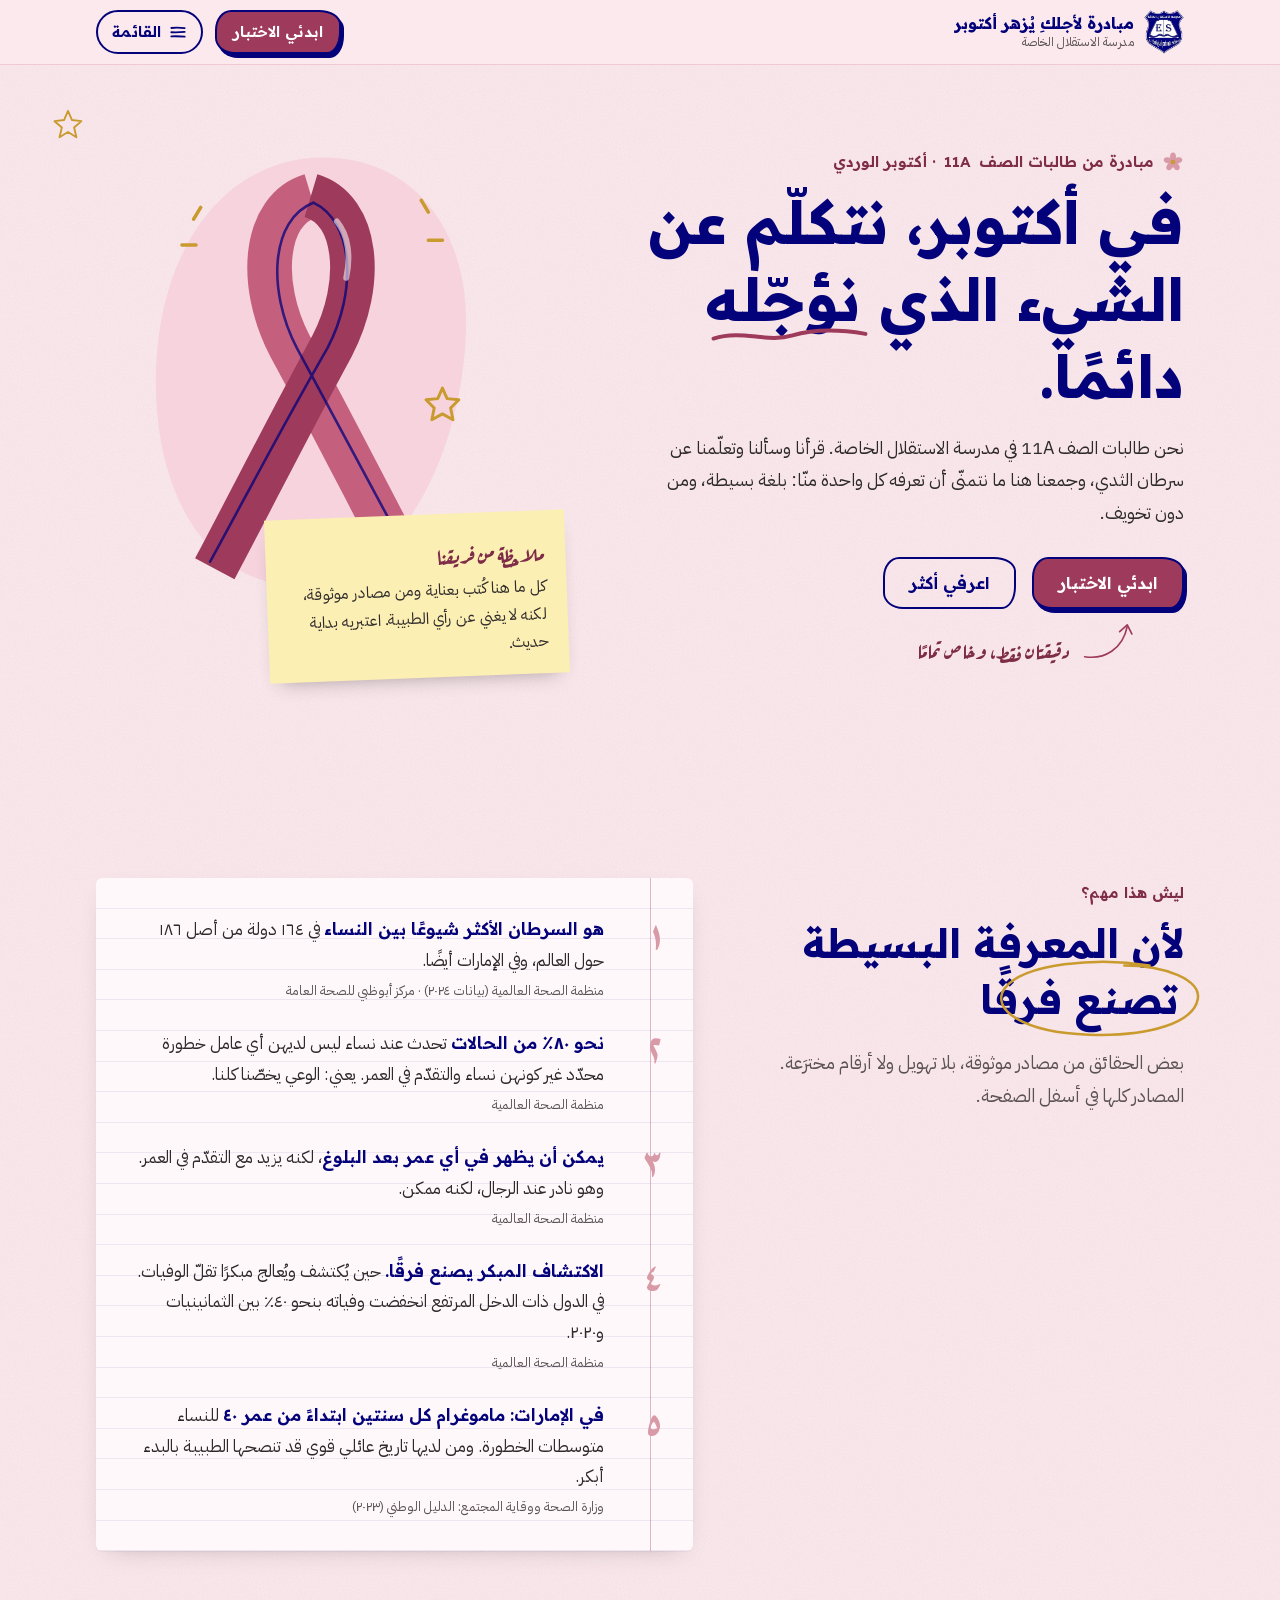
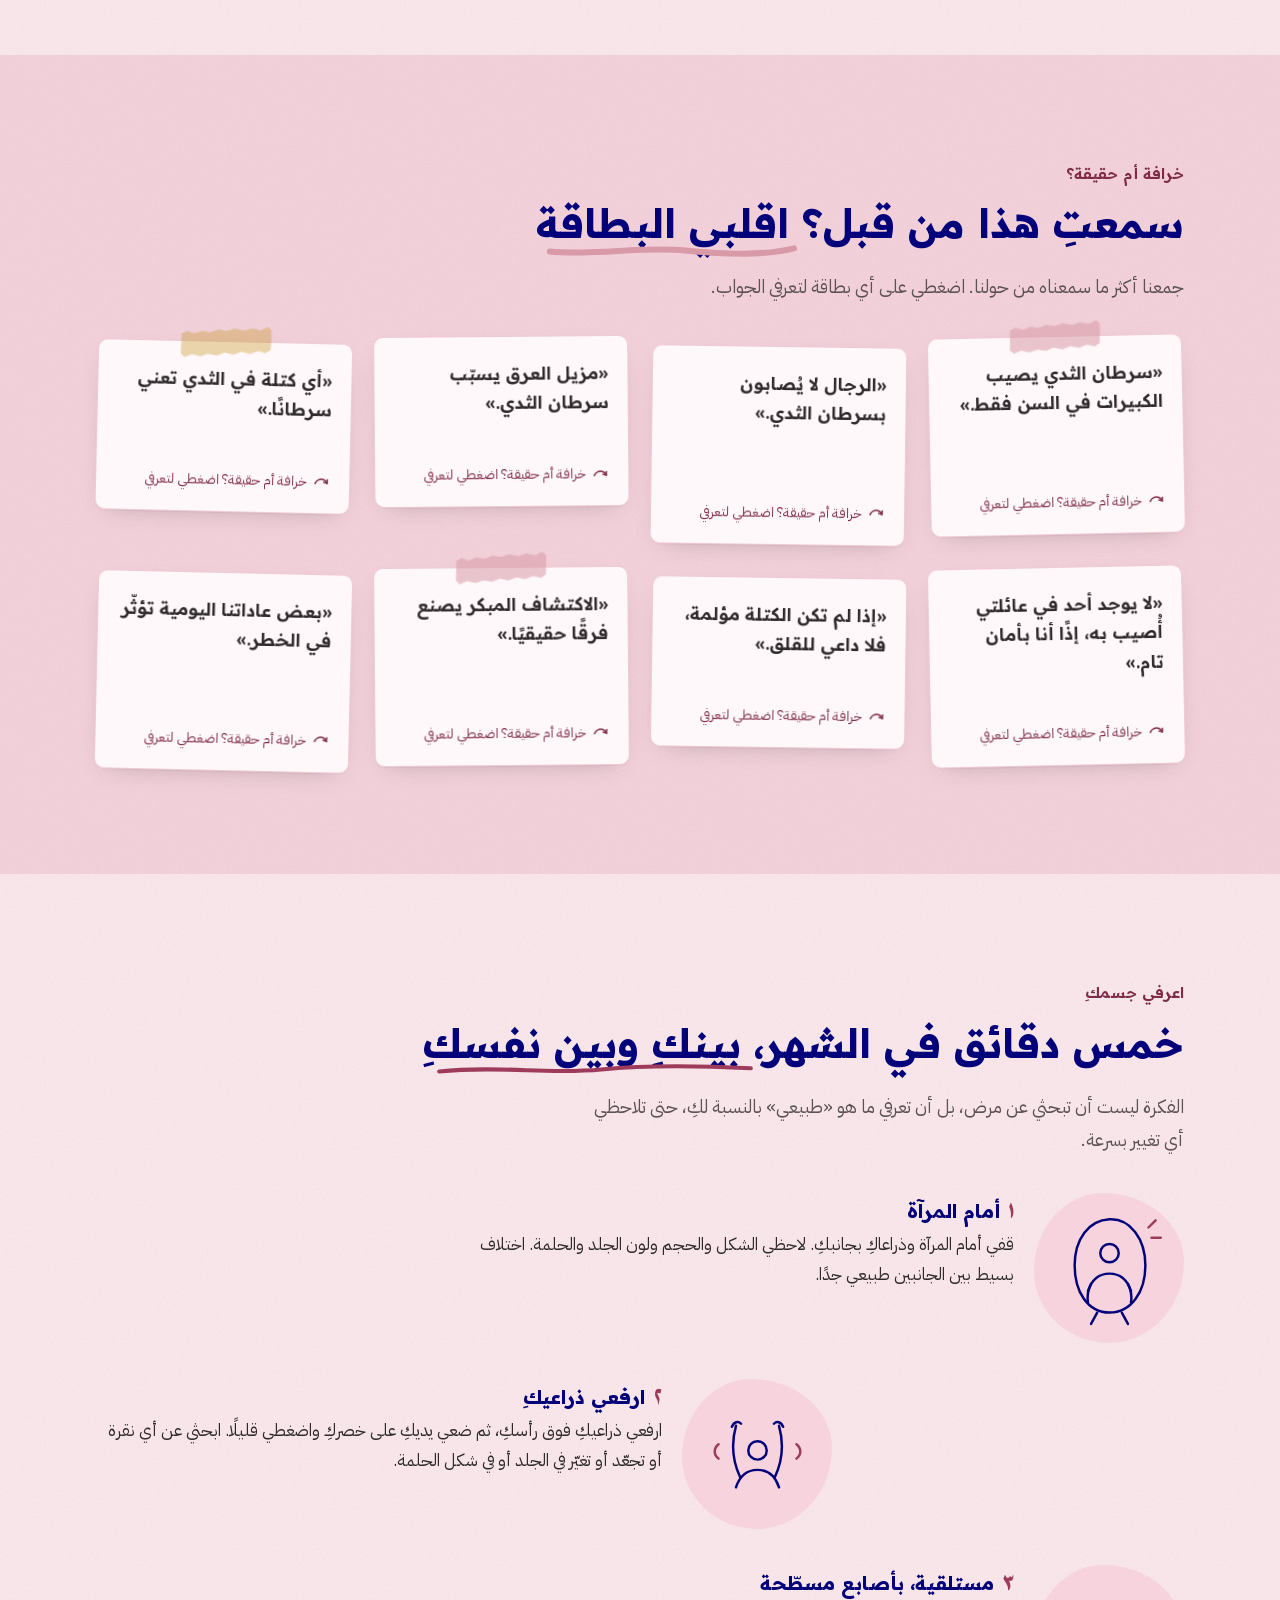
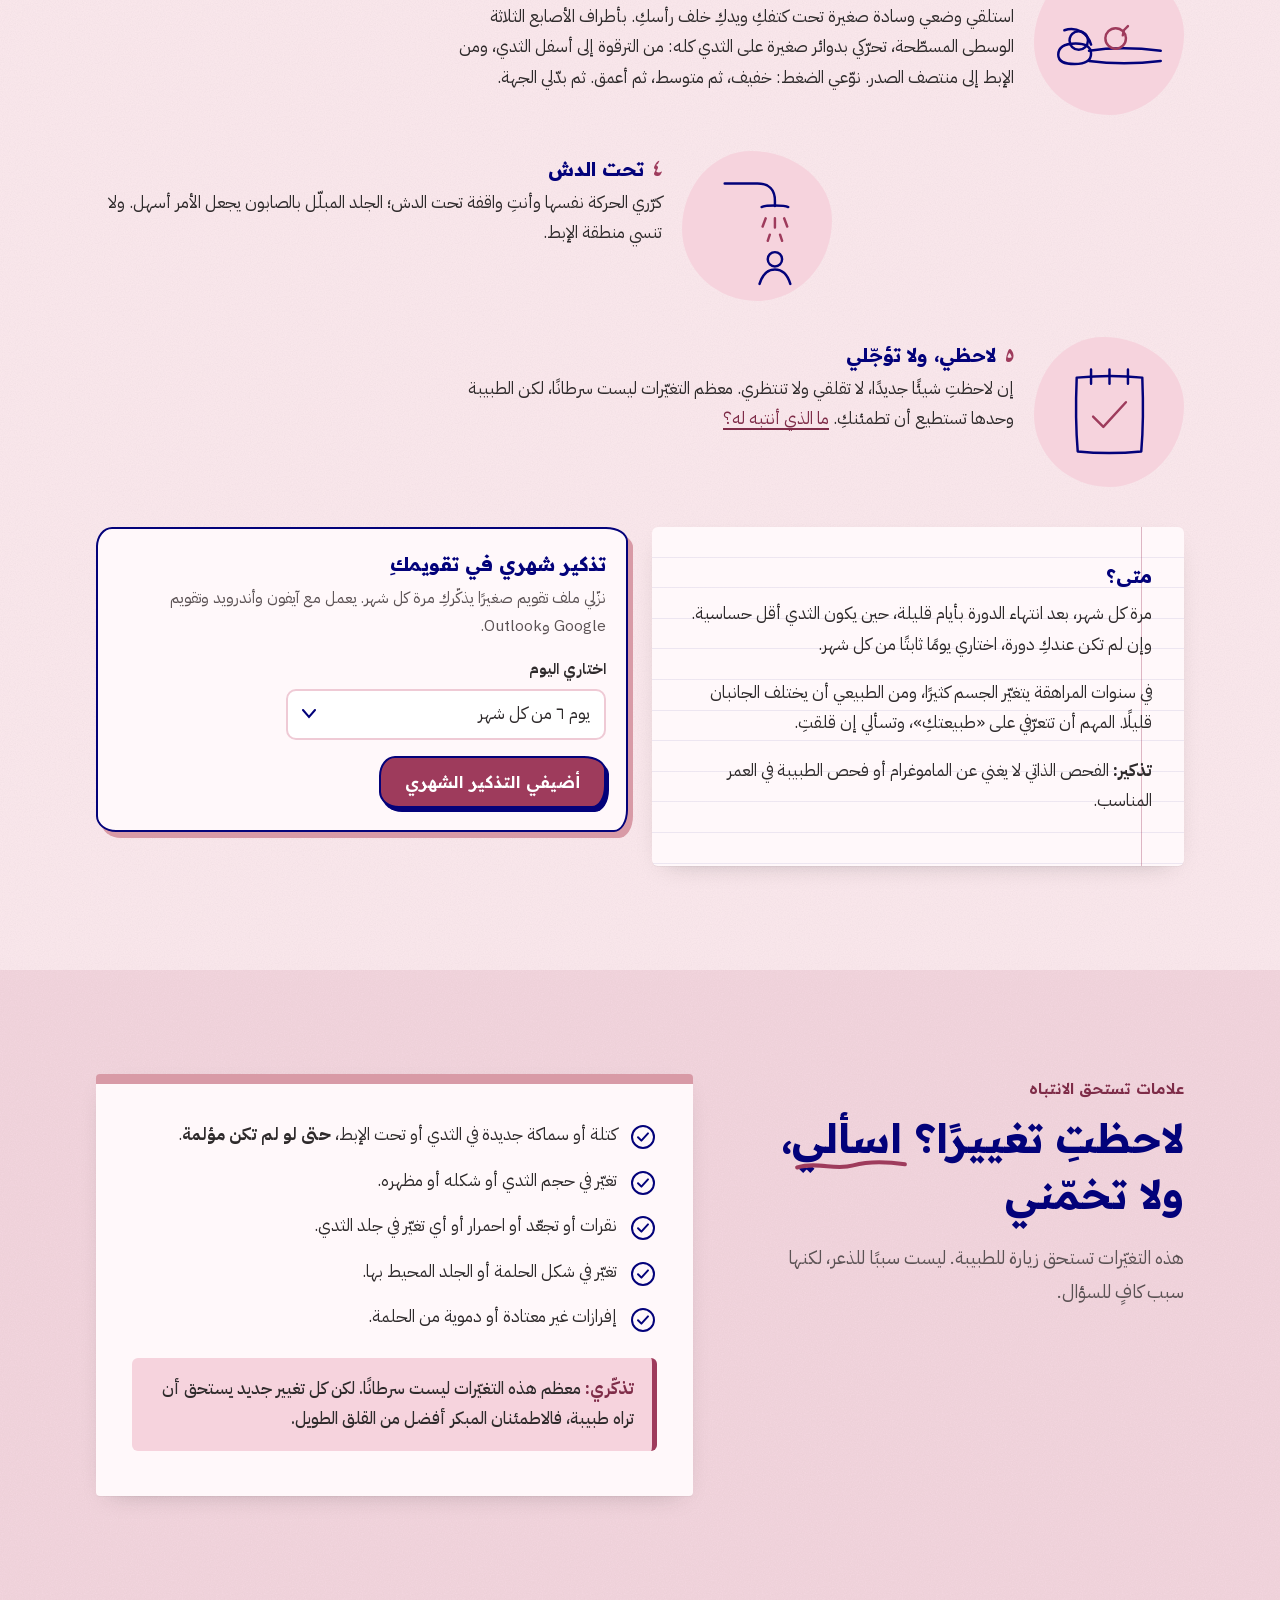
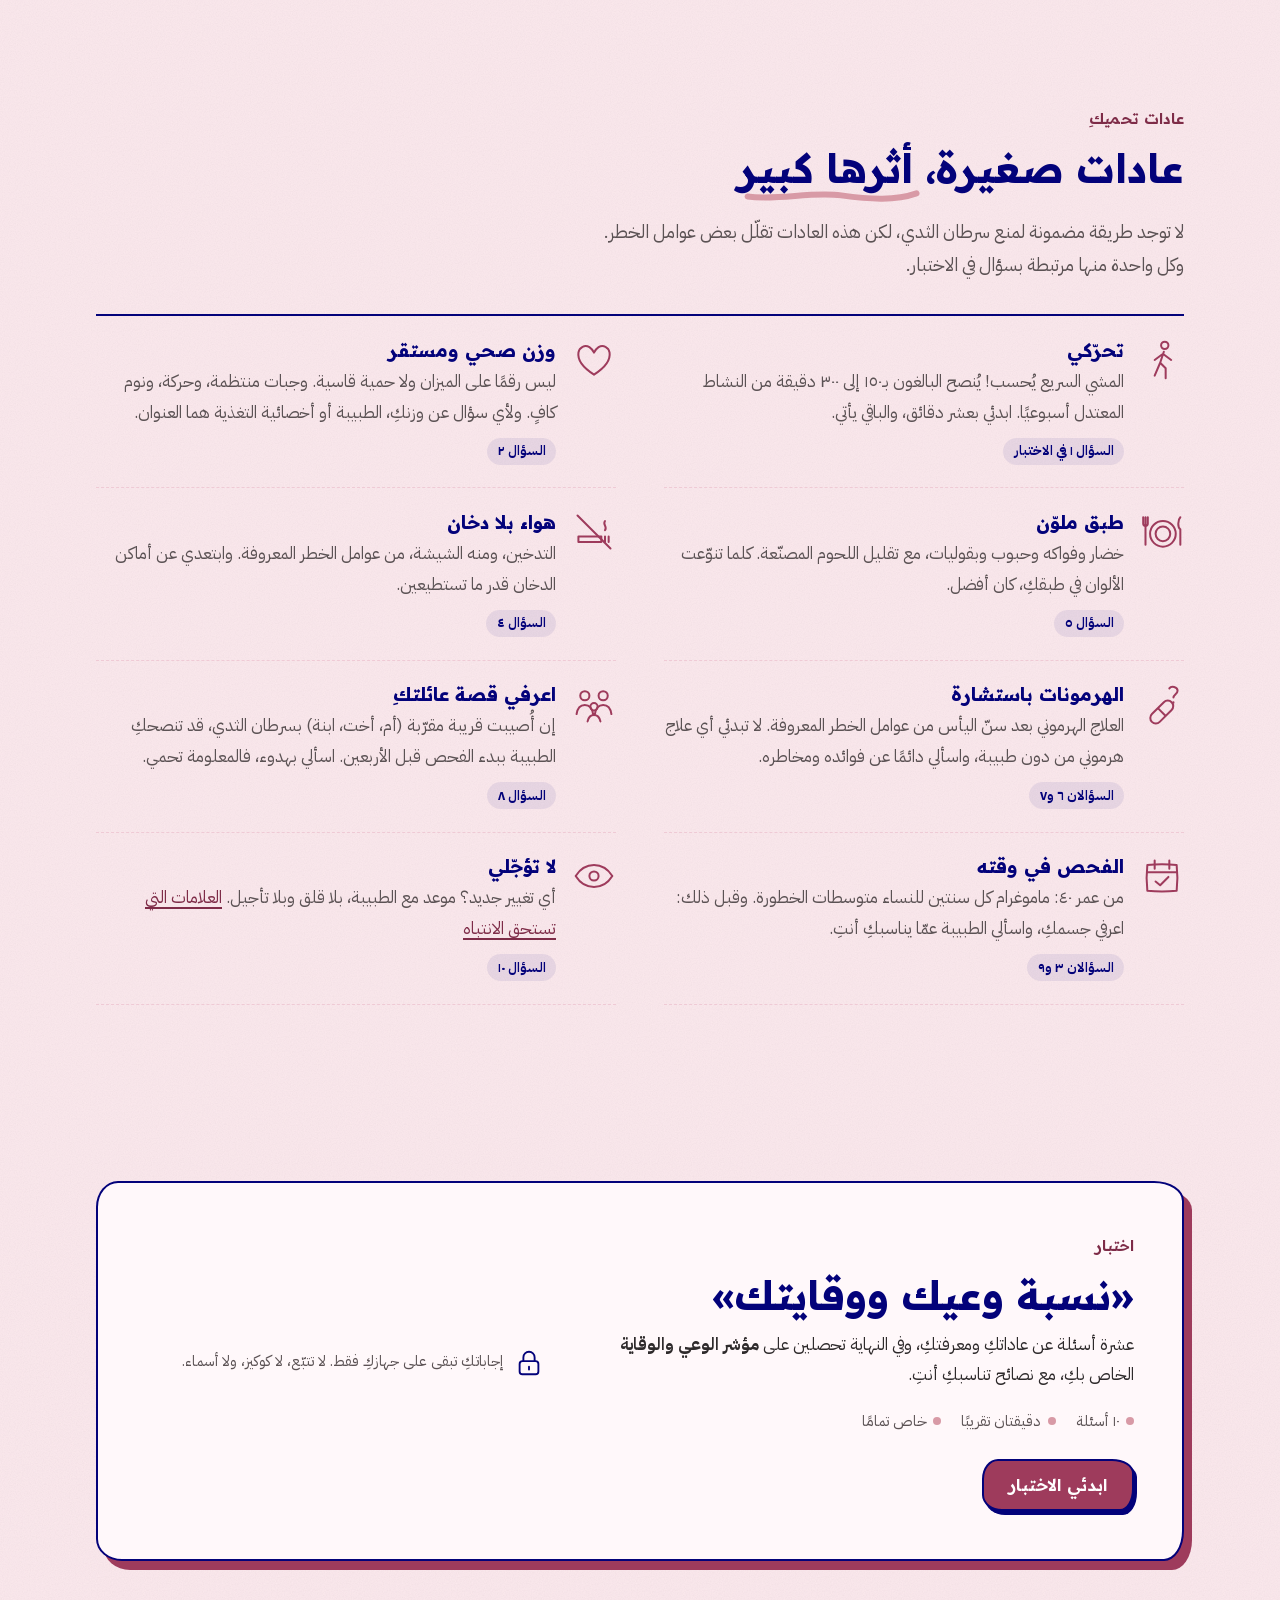
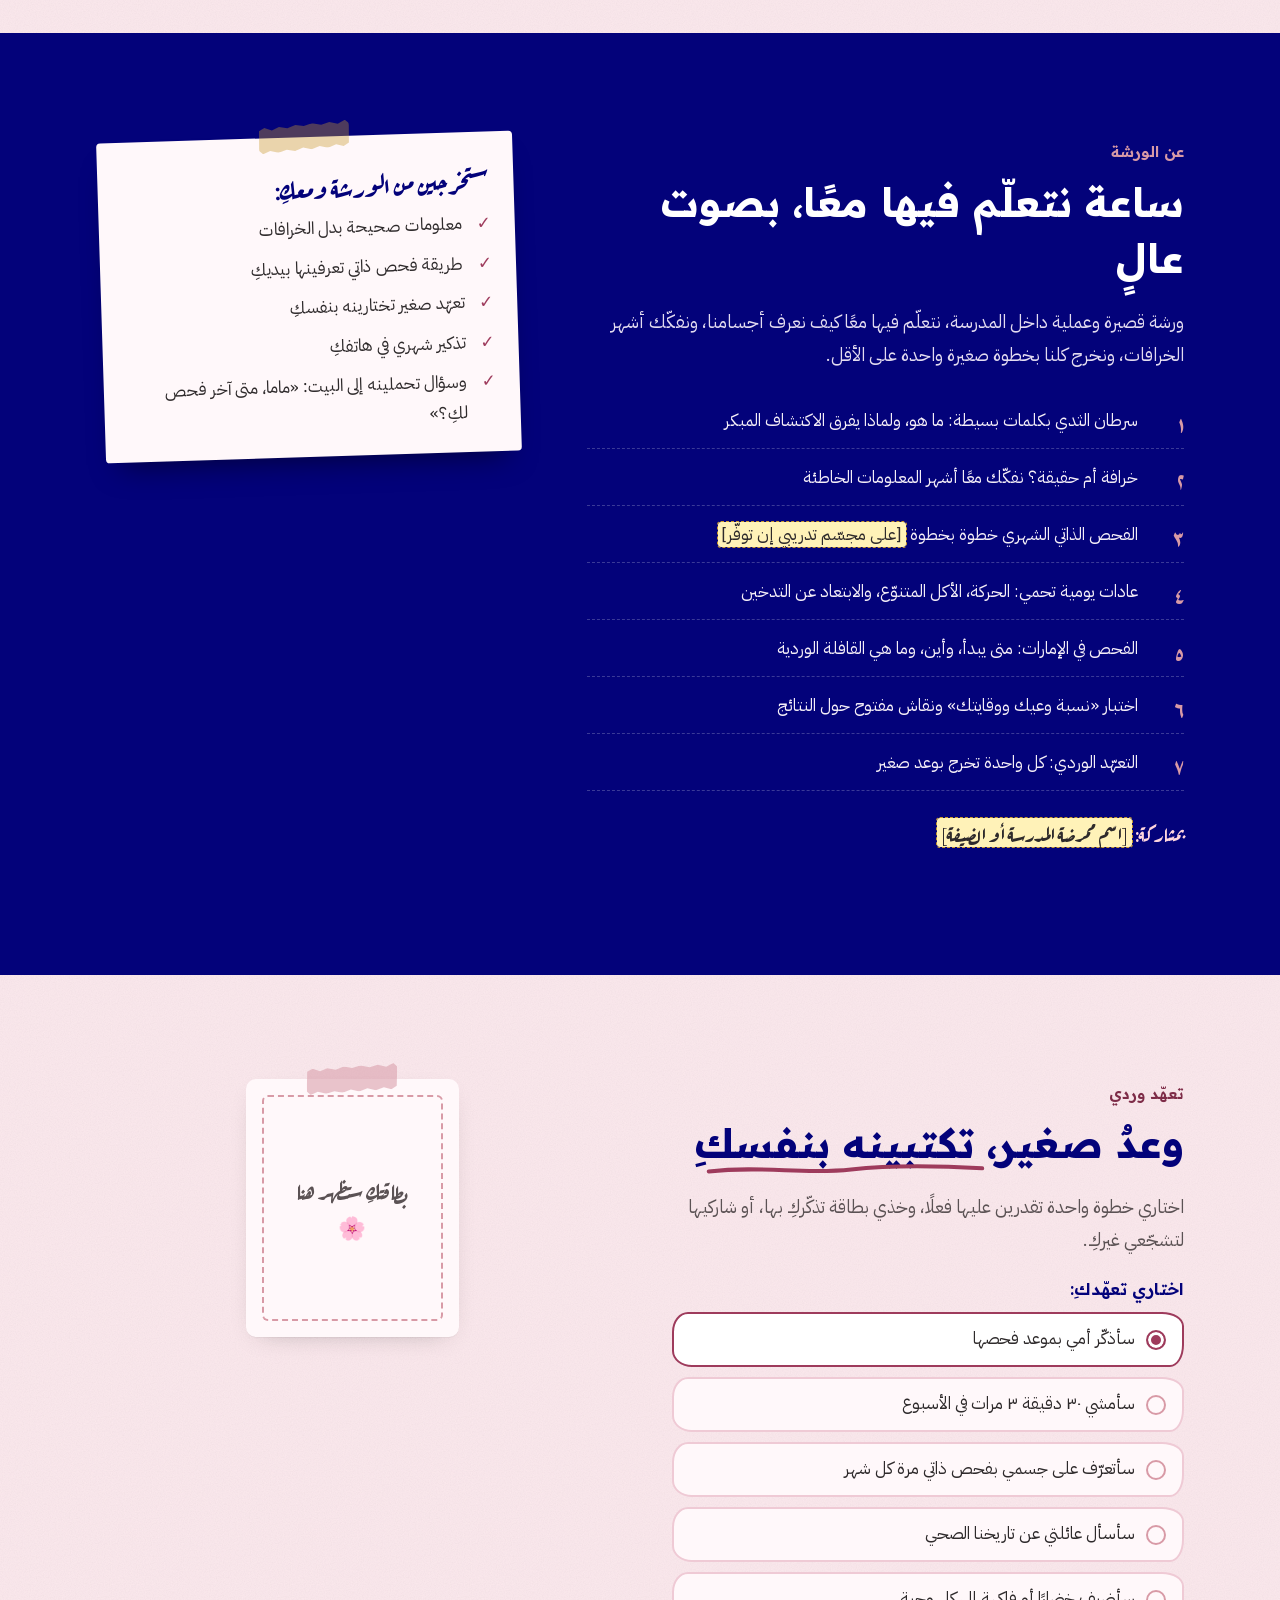
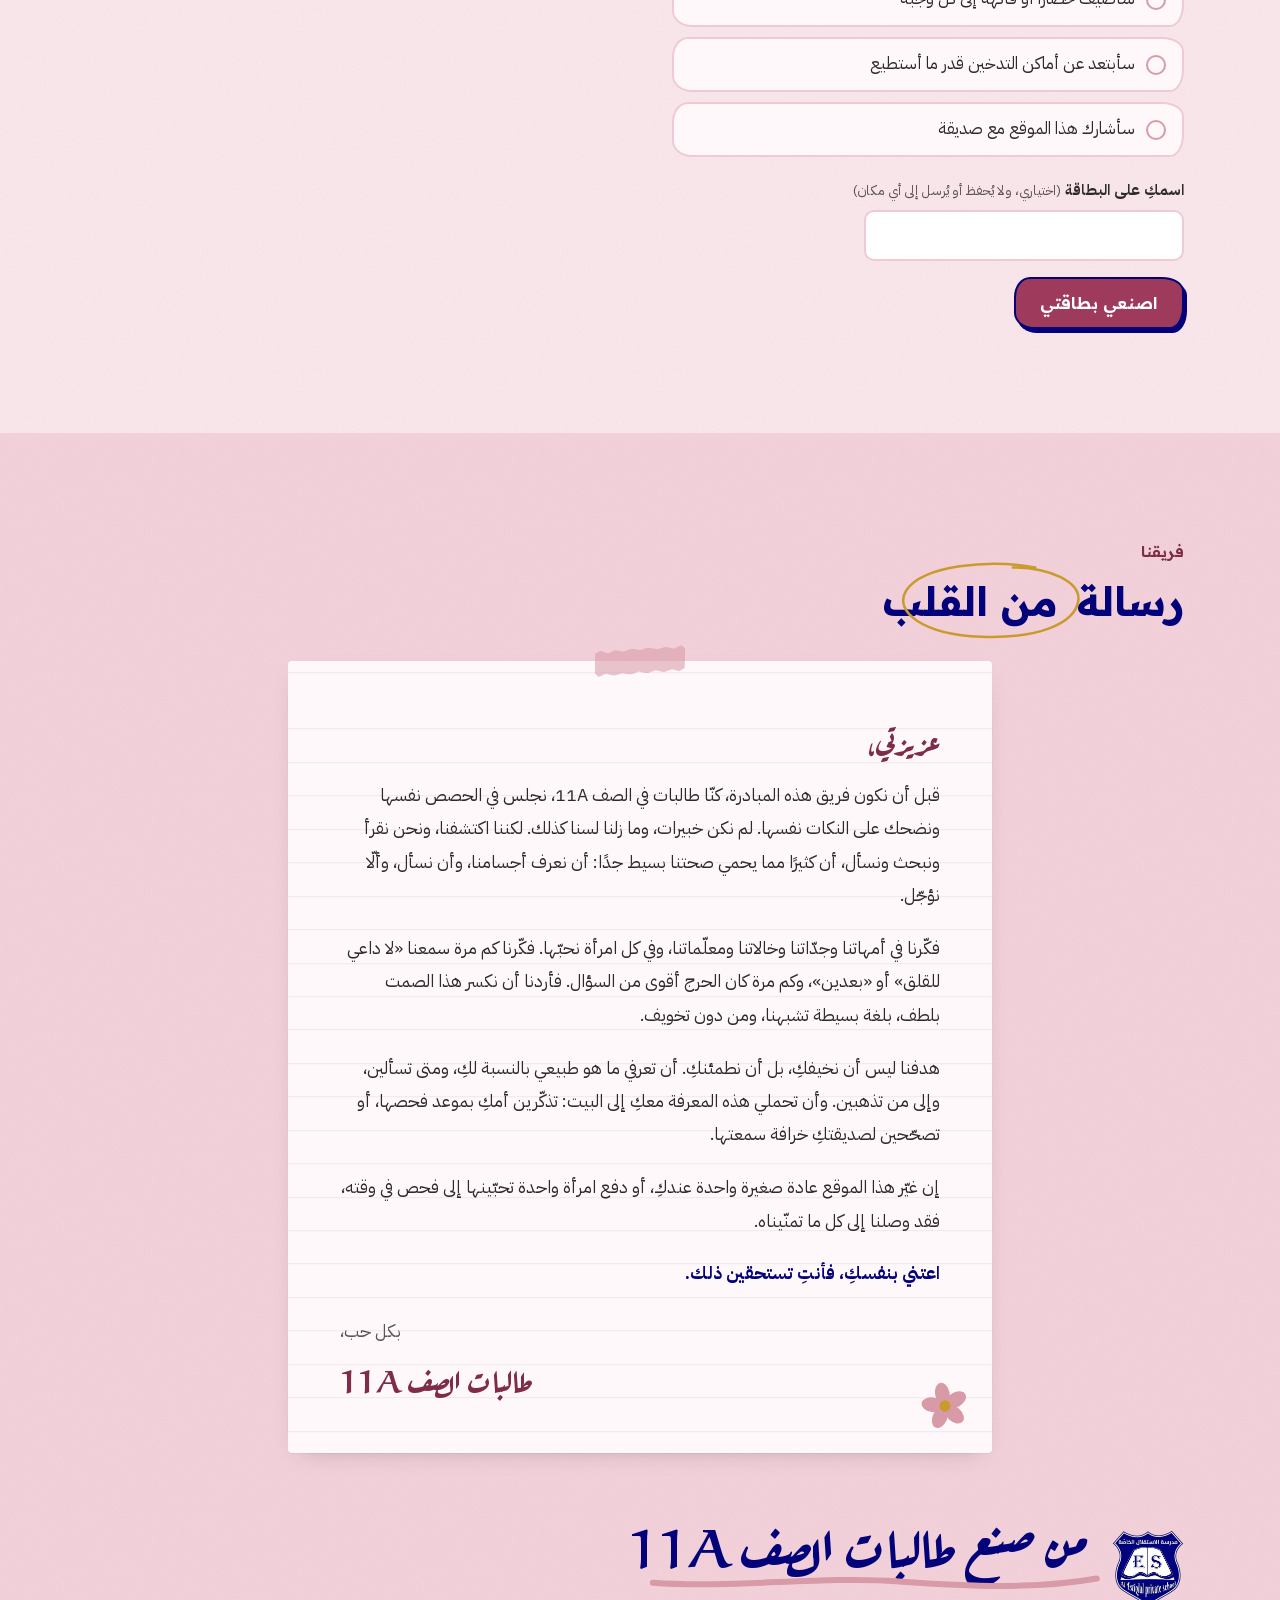
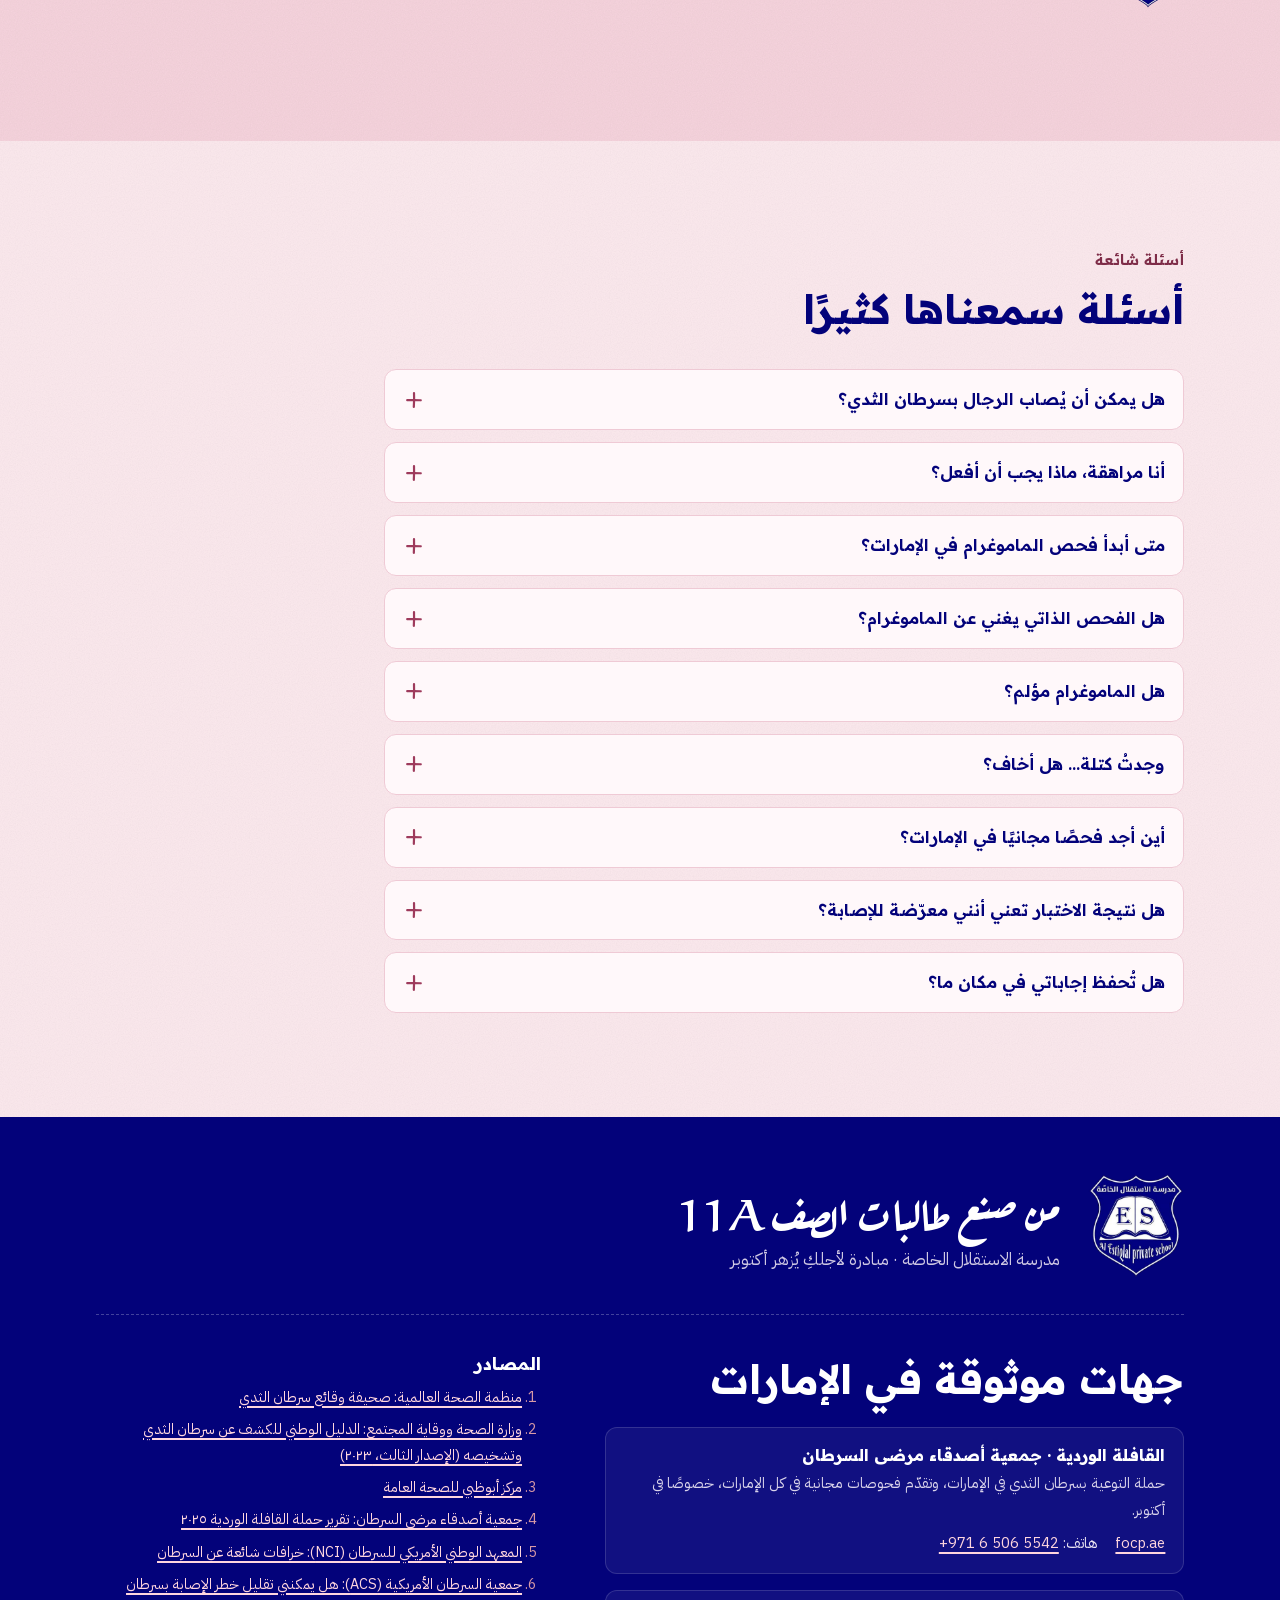
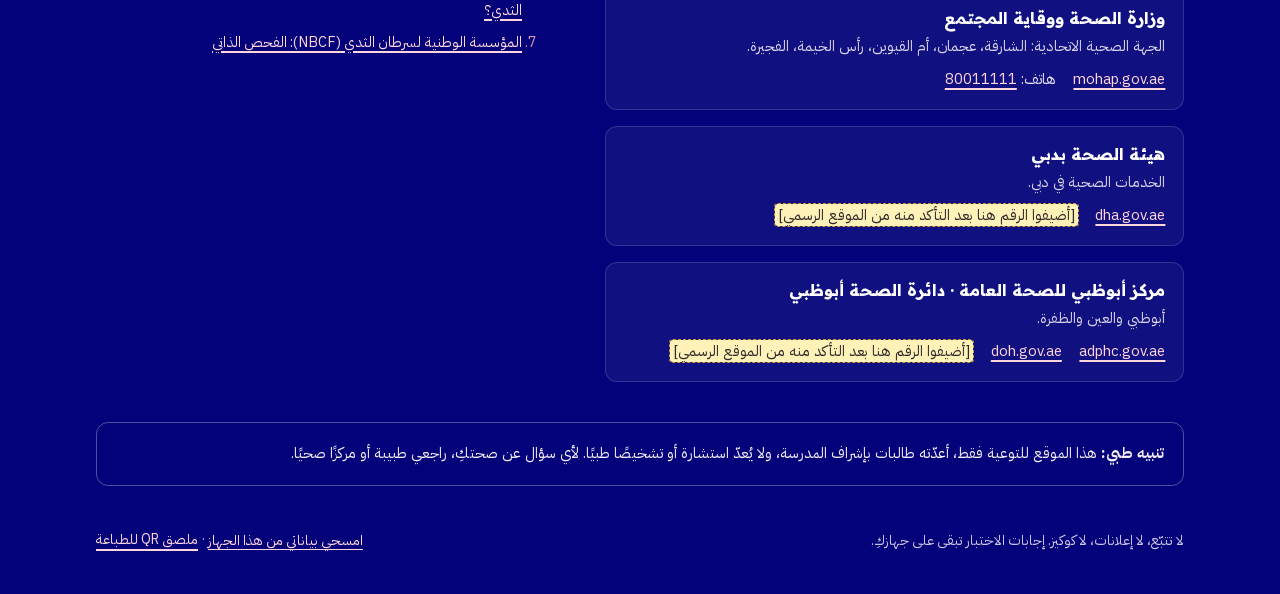
==== index.html @ 1123101d "Breast cancer awareness site: لأجلكِ يُزهر أكتوبر Arabic RTL awareness site with the «نسبة وعيك ووقا" ====
<!doctype html>
<html lang="ar" dir="rtl">
<head>
  <meta charset="utf-8">
  <meta name="viewport" content="width=device-width, initial-scale=1, viewport-fit=cover">
  <title>لأجلكِ يُزهر أكتوبر · مدرسة الاستقلال الخاصة</title>
  <meta name="description" content="مبادرة توعوية بسرطان الثدي من طالبات الصف 11A في مدرسة الاستقلال الخاصة: معلومات بسيطة، خرافات وحقائق، دليل الفحص الذاتي، واختبار «نسبة وعيك ووقايتك».">
  <meta name="theme-color" content="#FCE9EE">
  <link rel="icon" href="assets/logo.png">
  <link rel="preload" href="assets/fonts/readex-pro-arabic-400.woff2" as="font" type="font/woff2" crossorigin>
  <link rel="preload" href="assets/fonts/ibm-plex-sans-arabic-arabic-400.woff2" as="font" type="font/woff2" crossorigin>
  <link rel="stylesheet" href="css/fonts.css">
  <link rel="stylesheet" href="css/style.css">
  <script>document.documentElement.classList.add('js');</script>
</head>
<body>
  <a class="skip-link" href="#main">تخطّي إلى المحتوى</a>

  <!-- ===================== الترويسة ===================== -->
  <header class="site-header">
    <div class="container site-header__inner">
      <a class="brand" href="#top">
        <img src="assets/logo.png" alt="شعار مدرسة الاستقلال الخاصة" width="40" height="44">
        <span class="brand__text">
          <span class="brand__name"><span class="brand__prefix">مبادرة </span><span data-c="initiativeName">لأجلكِ يُزهر أكتوبر</span></span>
          <span class="brand__school" data-c="schoolName">مدرسة الاستقلال الخاصة</span>
        </span>
      </a>
      <a class="btn btn--small site-header__cta" href="quiz.html">ابدئي الاختبار</a>
      <button type="button" class="menu-toggle" aria-expanded="false" aria-controls="site-menu">
        <svg viewBox="0 0 24 24" aria-hidden="true"><path d="M4 7.2c5.4-.6 10.6-.4 16 .2M4 12.3c5.6.3 10.8.1 16-.4M4 17.2c5-.3 10.6-.1 16 .3"/></svg>
        القائمة
      </button>
    </div>
    <nav id="site-menu" class="menu" aria-label="أقسام الصفحة" hidden>
      <div class="container">
        <ol>
          <li><a href="#why">ليش هذا مهم؟</a></li>
          <li><a href="#myths">خرافة أم حقيقة؟</a></li>
          <li><a href="#self-exam">اعرفي جسمكِ</a></li>
          <li><a href="#signs">علامات تستحق الانتباه</a></li>
          <li><a href="#habits">عادات تحميكِ</a></li>
          <li><a href="#quiz">اختبار «نسبة وعيك ووقايتك»</a></li>
          <li><a href="#workshop">عن الورشة</a></li>
          <li><a href="#pledge">تعهّد وردي</a></li>
          <li><a href="#team">فريقنا</a></li>
          <li><a href="#faq">أسئلة شائعة</a></li>
          <li><a href="#resources-title">جهات موثوقة في الإمارات</a></li>
        </ol>
      </div>
    </nav>
  </header>

  <main id="main">

    <!-- ===================== ١. البداية ===================== -->
    <section class="hero" id="top">
      <div class="container hero__grid">
        <div class="hero__text reveal">
          <p class="kicker hero__kicker">
            <svg viewBox="0 0 48 48" aria-hidden="true"><g fill="#D89AA6"><ellipse cx="24" cy="13" rx="6.5" ry="10"/><ellipse cx="24" cy="13" rx="6.5" ry="10" transform="rotate(72 24 24)"/><ellipse cx="24" cy="13" rx="6.5" ry="10" transform="rotate(144 24 24)"/><ellipse cx="24" cy="13" rx="6.5" ry="10" transform="rotate(216 24 24)"/><ellipse cx="24" cy="13" rx="6.5" ry="10" transform="rotate(288 24 24)"/></g><circle cx="24" cy="24" r="5" fill="#C99A2E"/></svg>
            مبادرة من طالبات الصف <span data-c="className">11A</span> · أكتوبر الوردي
          </p>
          <!-- ✏️ العنوان الرئيسي -->
          <h1>في أكتوبر، نتكلّم عن الشيء الذي <span class="scribble">نؤجّله<svg class="scribble__line" viewBox="0 0 200 16" preserveAspectRatio="none" aria-hidden="true"><path d="M2 10C40 4 70 13 104 8s70-3 94-1"/></svg></span> دائمًا.</h1>
          <p class="hero__intro">نحن طالبات الصف <span data-c="className">11A</span> في <span data-c="schoolName">مدرسة الاستقلال الخاصة</span>. قرأنا وسألنا وتعلّمنا عن سرطان الثدي، وجمعنا هنا ما نتمنّى أن تعرفه كل واحدة منّا: بلغة بسيطة، ومن دون تخويف.</p>
          <div class="btn-row">
            <a class="btn" href="quiz.html">ابدئي الاختبار</a>
            <a class="btn btn--ghost" href="#why">اعرفي أكثر</a>
          </div>
          <div class="hero__hint" aria-hidden="true">
            <svg class="hero__arrow" viewBox="0 0 92 64"><path d="M14 54C40 58 64 44 70 14"/><path d="M60 21l10-9 6 12"/></svg>
            <span>دقيقتان فقط، وخاص تمامًا</span>
          </div>
        </div>

        <div class="hero__aside reveal">
          <div class="ribbon" role="img" aria-label="الشريط الوردي، رمز التوعية بسرطان الثدي">
            <svg viewBox="0 0 300 400" aria-hidden="true">
              <path class="ribbon__blob" d="M150 18c78-6 136 52 132 150-4 104-58 212-140 214C60 384 14 300 18 196 22 96 74 24 150 18z"/>
              <path class="ribbon__band ribbon__band--back" d="M232 368C196 300 170 248 132 178 104 124 110 62 150 50"/>
              <path class="ribbon__band" d="M68 368C104 300 130 248 168 178 196 124 190 62 150 50"/>
              <path class="ribbon__line" d="M236 362C200 296 174 246 138 180 112 130 116 70 152 56M64 362C100 296 126 246 164 180 190 130 186 72 152 56"/>
              <path class="ribbon__shine" d="M180 120c4-18 2-36-8-48"/>
              <path class="ribbon__doodle" d="M50 70l6-10M40 92h12M250 64l-6-10M262 88h-12"/>
              <path class="ribbon__star" d="M262 214l4 9 10 1-7 7 2 10-9-5-9 5 2-10-7-7 10-1z"/>
            </svg>
            <span class="ribbon__label">أكتوبر الوردي</span>
          </div>
          <aside class="sticky" aria-label="ملاحظة من فريقنا">
            <span class="sticky__title">ملاحظة من فريقنا</span>
            <p>كل ما هنا كُتب بعناية ومن مصادر موثوقة، لكنه لا يغني عن رأي الطبيبة. اعتبريه بداية حديث.</p>
          </aside>
        </div>
      </div>
      <svg class="doodle hero__star" viewBox="0 0 40 40" aria-hidden="true"><path d="M20 3.5l4.6 10.6 11.2 1.3-8.6 7.6 2.7 11.4L20 28.3l-10 6.1 2.8-11.5-8.7-7.4 11.4-1.4z"/></svg>
    </section>

    <!-- ===================== ٢. ليش هذا مهم؟ ===================== -->
    <section class="section" id="why" aria-labelledby="why-title">
      <div class="container split">
        <div class="split__sticky reveal">
          <p class="kicker">ليش هذا مهم؟</p>
          <h2 id="why-title">لأن المعرفة البسيطة <span class="circled">تصنع فرقًا<svg viewBox="0 0 200 80" preserveAspectRatio="none" aria-hidden="true"><path d="M150 8C100 0 30 6 12 30c-14 20 18 42 80 44 60 2 100-12 104-34 3-18-30-32-70-32"/></svg></span></h2>
          <p class="lead">بعض الحقائق من مصادر موثوقة، بلا تهويل ولا أرقام مخترَعة. المصادر كلها في أسفل الصفحة.</p>
        </div>
        <!-- ✏️ لا تضيفوا أي رقم بلا مصدر رسمي -->
        <ol class="facts notebook reveal">
          <li><strong>هو السرطان الأكثر شيوعًا بين النساء</strong> في ١٦٤ دولة من أصل ١٨٦ حول العالم، وفي الإمارات أيضًا.
            <span class="src">منظمة الصحة العالمية (بيانات ٢٠٢٤) · مركز أبوظبي للصحة العامة</span></li>
          <li><strong>نحو ٨٠٪ من الحالات</strong> تحدث عند نساء ليس لديهن أي عامل خطورة محدّد غير كونهن نساء والتقدّم في العمر. يعني: الوعي يخصّنا كلنا.
            <span class="src">منظمة الصحة العالمية</span></li>
          <li><strong>يمكن أن يظهر في أي عمر بعد البلوغ</strong>، لكنه يزيد مع التقدّم في العمر. وهو نادر عند الرجال، لكنه ممكن.
            <span class="src">منظمة الصحة العالمية</span></li>
          <li><strong>الاكتشاف المبكر يصنع فرقًا.</strong> حين يُكتشف ويُعالج مبكرًا تقلّ الوفيات. في الدول ذات الدخل المرتفع انخفضت وفياته بنحو ٤٠٪ بين الثمانينيات و٢٠٢٠.
            <span class="src">منظمة الصحة العالمية</span></li>
          <li><strong>في الإمارات: ماموغرام كل سنتين ابتداءً من عمر ٤٠</strong> للنساء متوسطات الخطورة. ومن لديها تاريخ عائلي قوي قد تنصحها الطبيبة بالبدء أبكر.
            <span class="src">وزارة الصحة ووقاية المجتمع: الدليل الوطني (٢٠٢٣)</span></li>
        </ol>
      </div>
    </section>

    <!-- ===================== ٣. خرافة أم حقيقة؟ ===================== -->
    <!-- ✏️ نصوص البطاقات في js/content.js ← myths -->
    <section class="section section--blush" id="myths" aria-labelledby="myths-title">
      <div class="container">
        <div class="reveal">
          <p class="kicker">خرافة أم حقيقة؟</p>
          <h2 id="myths-title">سمعتِ هذا من قبل؟ <span class="scribble scribble--rose">اقلبي البطاقة<svg class="scribble__line" viewBox="0 0 200 16" preserveAspectRatio="none" aria-hidden="true"><path d="M3 9C38 13 76 4 110 8s62 5 86-2"/></svg></span></h2>
          <p class="lead">جمعنا أكثر ما سمعناه من حولنا. اضغطي على أي بطاقة لتعرفي الجواب.</p>
        </div>
        <ul class="myths" id="myth-list"></ul>
      </div>
    </section>

    <!-- ===================== ٤. اعرفي جسمكِ ===================== -->
    <section class="section" id="self-exam" aria-labelledby="self-exam-title">
      <div class="container">
        <div class="reveal">
          <p class="kicker">اعرفي جسمكِ</p>
          <h2 id="self-exam-title">خمس دقائق في الشهر، <span class="scribble">بينكِ وبين نفسكِ<svg class="scribble__line" viewBox="0 0 200 16" preserveAspectRatio="none" aria-hidden="true"><path d="M2 10C40 4 70 13 104 8s70-3 94-1"/></svg></span></h2>
          <p class="lead">الفكرة ليست أن تبحثي عن مرض، بل أن تعرفي ما هو «طبيعي» بالنسبة لكِ، حتى تلاحظي أي تغيير بسرعة.</p>
        </div>

        <ol class="steps">
          <li class="step reveal">
            <div class="step__art" aria-hidden="true">
              <svg viewBox="0 0 120 120"><path class="s" d="M60 12c20-1 35 19 35 45s-14 46-35 46-34-20-34-46 14-44 34-45z"/><path class="s" d="M48 103l-6 11M72 103l6 11"/><circle class="s" cx="60" cy="45" r="9"/><path class="s" d="M39 82c4-12 12-17 21-17s17 5 21 17"/><path class="s" d="M42 75c-3 6-4 12-3 18M78 75c3 6 4 12 3 18"/><path class="a" d="M98 20l7-7M101 30h9"/></svg>
            </div>
            <div>
              <h3>أمام المرآة</h3>
              <p>قفي أمام المرآة وذراعاكِ بجانبكِ. لاحظي الشكل والحجم ولون الجلد والحلمة. اختلاف بسيط بين الجانبين طبيعي جدًا.</p>
            </div>
          </li>
          <li class="step reveal">
            <div class="step__art" aria-hidden="true">
              <svg viewBox="0 0 120 120"><circle class="s" cx="60" cy="56" r="9"/><path class="s" d="M39 92c4-12 12-17 21-17s17 5 21 17"/><path class="s" d="M43 82c-7-15-9-32-4-50M77 82c7-15 9-32 4-50"/><path class="s" d="M35 33c2-5 6-6 9-3M85 33c-2-5-6-6-9-3"/><path class="a" d="M22 50c-5 4-5 10 0 14M98 50c5 4 5 10 0 14"/></svg>
            </div>
            <div>
              <h3>ارفعي ذراعيكِ</h3>
              <p>ارفعي ذراعيكِ فوق رأسكِ، ثم ضعي يديكِ على خصركِ واضغطي قليلًا. ابحثي عن أي نقرة أو تجعّد أو تغيّر في الجلد أو في شكل الحلمة.</p>
            </div>
          </li>
          <li class="step reveal">
            <div class="step__art" aria-hidden="true">
              <svg viewBox="0 0 120 120"><path class="s" d="M10 74c0-8 7-11 17-11s15 3 15 10-6 10-16 10-16-2-16-9z"/><circle class="s" cx="30" cy="60" r="9"/><path class="s" d="M40 70c20-3 46-3 70 0M40 80c22 3 46 3 70 0"/><path class="s" d="M42 64c-3-11-14-18-26-14"/><circle class="a" cx="66" cy="58" r="10"/><path class="a" d="M74 50l4-4M74 50l-1 5"/></svg>
            </div>
            <div>
              <h3>مستلقية، بأصابع مسطّحة</h3>
              <p>استلقي وضعي وسادة صغيرة تحت كتفكِ ويدكِ خلف رأسكِ. بأطراف الأصابع الثلاثة الوسطى المسطّحة، تحرّكي بدوائر صغيرة على الثدي كله: من الترقوة إلى أسفل الثدي، ومن الإبط إلى منتصف الصدر. نوّعي الضغط: خفيف، ثم متوسط، ثم أعمق. ثم بدّلي الجهة.</p>
            </div>
          </li>
          <li class="step reveal">
            <div class="step__art" aria-hidden="true">
              <svg viewBox="0 0 120 120"><path class="s" d="M28 18h32c11 0 17 6 17 17v5"/><path class="s" d="M64 41c4-2 22-2 26 0"/><path class="a" d="M68 52l-3 8M77 52v9M86 52l3 8M72 68l-2 6M82 68l2 6"/><circle class="s" cx="77" cy="92" r="7"/><path class="s" d="M62 116c3-10 8-14 15-14s12 4 15 14"/></svg>
            </div>
            <div>
              <h3>تحت الدش</h3>
              <p>كرّري الحركة نفسها وأنتِ واقفة تحت الدش؛ الجلد المبلّل بالصابون يجعل الأمر أسهل. ولا تنسي منطقة الإبط.</p>
            </div>
          </li>
          <li class="step reveal">
            <div class="step__art" aria-hidden="true">
              <svg viewBox="0 0 120 120"><path class="s" d="M28 26c22-2 44-2 64 0 1 24 1 48-1 72-21 2-42 2-62 0-2-24-2-48-1-72z"/><path class="s" d="M42 18v14M60 18v14M78 18v14"/><path class="a" d="M44 64l10 10 22-24"/></svg>
            </div>
            <div>
              <h3>لاحظي، ولا تؤجّلي</h3>
              <p>إن لاحظتِ شيئًا جديدًا، لا تقلقي ولا تنتظري. معظم التغيّرات ليست سرطانًا، لكن الطبيبة وحدها تستطيع أن تطمئنكِ. <a href="#signs">ما الذي أنتبه له؟</a></p>
            </div>
          </li>
        </ol>

        <div class="when-note">
          <div class="notebook reveal">
            <h3>متى؟</h3>
            <p>مرة كل شهر، بعد انتهاء الدورة بأيام قليلة، حين يكون الثدي أقل حساسية. وإن لم تكن عندكِ دورة، اختاري يومًا ثابتًا من كل شهر.</p>
            <p>في سنوات المراهقة يتغيّر الجسم كثيرًا، ومن الطبيعي أن يختلف الجانبان قليلًا. المهم أن تتعرّفي على «طبيعتكِ»، وتسألي إن قلقتِ.</p>
            <p><strong>تذكير:</strong> الفحص الذاتي لا يغني عن الماموغرام أو فحص الطبيبة في العمر المناسب.</p>
          </div>
          <form class="reminder reveal" id="reminder-form">
            <h3>تذكير شهري في تقويمكِ</h3>
            <p>نزّلي ملف تقويم صغيرًا يذكّركِ مرة كل شهر. يعمل مع آيفون وأندرويد وتقويم Google وOutlook.</p>
            <div class="field">
              <label for="reminder-day">اختاري اليوم</label>
              <select class="select" id="reminder-day"></select>
            </div>
            <button type="submit" class="btn">أضيفي التذكير الشهري</button>
          </form>
        </div>
      </div>
    </section>

    <!-- ===================== ٥. علامات تستحق الانتباه ===================== -->
    <section class="section section--deep" id="signs" aria-labelledby="signs-title">
      <div class="container split">
        <div class="split__sticky reveal">
          <p class="kicker">علامات تستحق الانتباه</p>
          <h2 id="signs-title">لاحظتِ تغييرًا؟ <span class="scribble">اسألي<svg class="scribble__line" viewBox="0 0 200 16" preserveAspectRatio="none" aria-hidden="true"><path d="M2 10C40 4 70 13 104 8s70-3 94-1"/></svg></span>، ولا تخمّني</h2>
          <p class="lead">هذه التغيّرات تستحق زيارة للطبيبة. ليست سببًا للذعر، لكنها سبب كافٍ للسؤال.</p>
        </div>
        <div class="clinic-note reveal">
          <ul class="signs">
            <li><svg viewBox="0 0 28 28" aria-hidden="true"><path d="M14 3c6 0 11 5 11 11s-5 11-11 11S3 20 3 14 8 3 14 3z"/><path d="M9 14.2l3.4 3.4L19 10.4"/></svg><span>كتلة أو سماكة جديدة في الثدي أو تحت الإبط، <strong>حتى لو لم تكن مؤلمة</strong>.</span></li>
            <li><svg viewBox="0 0 28 28" aria-hidden="true"><path d="M14 3c6 0 11 5 11 11s-5 11-11 11S3 20 3 14 8 3 14 3z"/><path d="M9 14.2l3.4 3.4L19 10.4"/></svg><span>تغيّر في حجم الثدي أو شكله أو مظهره.</span></li>
            <li><svg viewBox="0 0 28 28" aria-hidden="true"><path d="M14 3c6 0 11 5 11 11s-5 11-11 11S3 20 3 14 8 3 14 3z"/><path d="M9 14.2l3.4 3.4L19 10.4"/></svg><span>نقرات أو تجعّد أو احمرار أو أي تغيّر في جلد الثدي.</span></li>
            <li><svg viewBox="0 0 28 28" aria-hidden="true"><path d="M14 3c6 0 11 5 11 11s-5 11-11 11S3 20 3 14 8 3 14 3z"/><path d="M9 14.2l3.4 3.4L19 10.4"/></svg><span>تغيّر في شكل الحلمة أو الجلد المحيط بها.</span></li>
            <li><svg viewBox="0 0 28 28" aria-hidden="true"><path d="M14 3c6 0 11 5 11 11s-5 11-11 11S3 20 3 14 8 3 14 3z"/><path d="M9 14.2l3.4 3.4L19 10.4"/></svg><span>إفرازات غير معتادة أو دموية من الحلمة.</span></li>
          </ul>
          <p class="calm-box"><strong>تذكّري:</strong> معظم هذه التغيّرات ليست سرطانًا. لكن كل تغيير جديد يستحق أن تراه طبيبة، فالاطمئنان المبكر أفضل من القلق الطويل.</p>
        </div>
      </div>
    </section>

    <!-- ===================== ٦. عادات تحميكِ ===================== -->
    <section class="section" id="habits" aria-labelledby="habits-title">
      <div class="container">
        <div class="reveal">
          <p class="kicker">عادات تحميكِ</p>
          <h2 id="habits-title">عادات صغيرة، <span class="scribble scribble--rose">أثرها كبير<svg class="scribble__line" viewBox="0 0 200 16" preserveAspectRatio="none" aria-hidden="true"><path d="M3 9C38 13 76 4 110 8s62 5 86-2"/></svg></span></h2>
          <p class="lead">لا توجد طريقة مضمونة لمنع سرطان الثدي، لكن هذه العادات تقلّل بعض عوامل الخطر. وكل واحدة منها مرتبطة بسؤال في الاختبار.</p>
        </div>
        <ul class="habits">
          <li class="habit reveal" id="habit-move">
            <svg class="habit__icon" viewBox="0 0 48 48" aria-hidden="true"><circle cx="27" cy="8" r="4"/><path d="M26 15l-4 12 6 6v11M22 27l-6 14M24 18l-8 6M26 18l8 6"/></svg>
            <div class="habit__body">
              <h3>تحرّكي</h3>
              <p>المشي السريع يُحسب! يُنصح البالغون بـ١٥٠ إلى ٣٠٠ دقيقة من النشاط المعتدل أسبوعيًا. ابدئي بعشر دقائق، والباقي يأتي.</p>
              <span class="qchip">السؤال ١ في الاختبار</span>
            </div>
          </li>
          <li class="habit reveal" id="habit-weight">
            <svg class="habit__icon" viewBox="0 0 48 48" aria-hidden="true"><path d="M24 40C10 31 6 23 7 16c1-6 7-9 12-6 3 2 4 4 5 6 1-2 2-4 5-6 5-3 11 0 12 6 1 7-3 15-17 24z"/></svg>
            <div class="habit__body">
              <h3>وزن صحي ومستقر</h3>
              <p>ليس رقمًا على الميزان ولا حمية قاسية. وجبات منتظمة، وحركة، ونوم كافٍ. ولأي سؤال عن وزنكِ، الطبيبة أو أخصائية التغذية هما العنوان.</p>
              <span class="qchip">السؤال ٢</span>
            </div>
          </li>
          <li class="habit reveal" id="habit-food">
            <svg class="habit__icon" viewBox="0 0 48 48" aria-hidden="true"><circle cx="25" cy="26" r="14"/><circle cx="25" cy="26" r="8"/><path d="M6 8v30M3.5 8v7c0 3 5 3 5 0V8M44 8c-3 3-3 11 0 13v17"/></svg>
            <div class="habit__body">
              <h3>طبق ملوّن</h3>
              <p>خضار وفواكه وحبوب وبقوليات، مع تقليل اللحوم المصنّعة. كلما تنوّعت الألوان في طبقكِ، كان أفضل.</p>
              <span class="qchip">السؤال ٥</span>
            </div>
          </li>
          <li class="habit reveal" id="habit-smoke">
            <svg class="habit__icon" viewBox="0 0 48 48" aria-hidden="true"><path d="M7 29h25v6H7z"/><path d="M36 29v6M40 29v6"/><path d="M36 12c-3 4 3 6 0 10"/><path d="M6 6l36 36"/></svg>
            <div class="habit__body">
              <h3>هواء بلا دخان</h3>
              <p>التدخين، ومنه الشيشة، من عوامل الخطر المعروفة. وابتعدي عن أماكن الدخان قدر ما تستطيعين.</p>
              <span class="qchip">السؤال ٤</span>
            </div>
          </li>
          <li class="habit reveal" id="habit-hormones">
            <svg class="habit__icon" viewBox="0 0 48 48" aria-hidden="true"><path d="M13 35l13-13a6 6 0 0 1 8.5 8.5l-13 13A6 6 0 0 1 13 35zM19.5 28.5l8 8"/><path d="M32 7c2-3 9-2 9 2.5 0 3.5-4.5 4-4.5 7.5M36.5 22v.5"/></svg>
            <div class="habit__body">
              <h3>الهرمونات باستشارة</h3>
              <p>العلاج الهرموني بعد سنّ اليأس من عوامل الخطر المعروفة. لا تبدئي أي علاج هرموني من دون طبيبة، واسألي دائمًا عن فوائده ومخاطره.</p>
              <span class="qchip">السؤالان ٦ و٧</span>
            </div>
          </li>
          <li class="habit reveal" id="habit-family">
            <svg class="habit__icon" viewBox="0 0 48 48" aria-hidden="true"><circle cx="14" cy="15" r="5"/><circle cx="34" cy="15" r="5"/><circle cx="24" cy="27" r="4"/><path d="M5 35c1-7 5-10 9-10s8 3 9 10M25 35c1-7 5-10 9-10s8 3 9 10M17 43c1-5 4-7 7-7s6 2 7 7"/></svg>
            <div class="habit__body">
              <h3>اعرفي قصة عائلتكِ</h3>
              <p>إن أُصيبت قريبة مقرّبة (أم، أخت، ابنة) بسرطان الثدي، قد تنصحكِ الطبيبة ببدء الفحص قبل الأربعين. اسألي بهدوء، فالمعلومة تحمي.</p>
              <span class="qchip">السؤال ٨</span>
            </div>
          </li>
          <li class="habit reveal" id="habit-screening">
            <svg class="habit__icon" viewBox="0 0 48 48" aria-hidden="true"><path d="M8 12c10-1 22-1 32 0 1 9 1 19 0 28-10 1-22 1-32 0-1-9-1-19 0-28z"/><path d="M8 20h32M16 7v9M32 7v9"/><path d="M17 30l5 4 9-9"/></svg>
            <div class="habit__body">
              <h3>الفحص في وقته</h3>
              <p>من عمر ٤٠: ماموغرام كل سنتين للنساء متوسطات الخطورة. وقبل ذلك: اعرفي جسمكِ، واسألي الطبيبة عمّا يناسبكِ أنتِ.</p>
              <span class="qchip">السؤالان ٣ و٩</span>
            </div>
          </li>
          <li class="habit reveal" id="habit-act">
            <svg class="habit__icon" viewBox="0 0 48 48" aria-hidden="true"><path d="M4 24c5-8 12-12 20-12s15 4 20 12c-5 8-12 12-20 12S9 32 4 24z"/><circle cx="24" cy="24" r="5"/></svg>
            <div class="habit__body">
              <h3>لا تؤجّلي</h3>
              <p>أي تغيير جديد؟ موعد مع الطبيبة، بلا قلق وبلا تأجيل. <a href="#signs">العلامات التي تستحق الانتباه</a></p>
              <span class="qchip">السؤال ١٠</span>
            </div>
          </li>
        </ul>
      </div>
    </section>

    <!-- ===================== ٧. الاختبار ===================== -->
    <section class="section section--tight" id="quiz" aria-labelledby="quiz-title">
      <div class="container">
        <div class="teaser reveal">
          <div>
            <p class="kicker">اختبار</p>
            <h2 id="quiz-title">«نسبة وعيك ووقايتك»</h2>
            <p>عشرة أسئلة عن عاداتكِ ومعرفتكِ، وفي النهاية تحصلين على <strong>مؤشر الوعي والوقاية</strong> الخاص بكِ، مع نصائح تناسبكِ أنتِ.</p>
            <ul class="teaser__meta">
              <li>١٠ أسئلة</li>
              <li>دقيقتان تقريبًا</li>
              <li>خاص تمامًا</li>
            </ul>
            <a class="btn" href="quiz.html">ابدئي الاختبار</a>
          </div>
          <div>
            <p class="teaser__private">
              <svg viewBox="0 0 32 32" aria-hidden="true"><rect x="6" y="14" width="20" height="14" rx="3"/><path d="M10 14v-4a6 6 0 0 1 12 0v4M16 20v3"/></svg>
              <span>إجاباتكِ تبقى على جهازكِ فقط. لا تتبّع، لا كوكيز، ولا أسماء.</span>
            </p>
            <div class="last-result" id="last-result" hidden>
              <span>آخر نتيجة لكِ:</span>
              <strong id="last-result-pct"></strong>
              <span id="last-result-level"></span>
            </div>
          </div>
        </div>
      </div>
    </section>

    <!-- ===================== ٨. عن الورشة ===================== -->
    <!-- ✏️ محاور الورشة في js/content.js ← workshop -->
    <section class="section section--navy" id="workshop" aria-labelledby="workshop-title">
      <div class="container split split--wide-first">
        <div class="reveal">
          <p class="kicker">عن الورشة</p>
          <h2 id="workshop-title">ساعة نتعلّم فيها معًا، بصوت عالٍ</h2>
          <p class="lead" data-c="workshop.intro"></p>
          <ol class="agenda" id="agenda"></ol>
          <p class="workshop__guest" data-c="workshop.guest"></p>
        </div>
        <div class="reveal">
          <aside class="takeaway">
            <span class="tape tape--mustard" aria-hidden="true"></span>
            <h3 class="takeaway__title">ستخرجين من الورشة ومعكِ:</h3>
            <ul>
              <li>معلومات صحيحة بدل الخرافات</li>
              <li>طريقة فحص ذاتي تعرفينها بيديكِ</li>
              <li>تعهّد صغير تختارينه بنفسكِ</li>
              <li>تذكير شهري في هاتفكِ</li>
              <li>وسؤال تحملينه إلى البيت: «ماما، متى آخر فحص لكِ؟»</li>
            </ul>
          </aside>
        </div>
      </div>
    </section>

    <!-- ===================== ٩. تعهّد وردي ===================== -->
    <section class="section" id="pledge" aria-labelledby="pledge-title">
      <div class="container pledge">
        <div class="reveal">
          <p class="kicker">تعهّد وردي</p>
          <h2 id="pledge-title">وعدٌ صغير، <span class="scribble">تكتبينه بنفسكِ<svg class="scribble__line" viewBox="0 0 200 16" preserveAspectRatio="none" aria-hidden="true"><path d="M2 10C40 4 70 13 104 8s70-3 94-1"/></svg></span></h2>
          <p class="lead">اختاري خطوة واحدة تقدرين عليها فعلًا، وخذي بطاقة تذكّركِ بها، أو شاركيها لتشجّعي غيركِ.</p>
          <form id="pledge-form">
            <fieldset class="pledge-options" id="pledge-options">
              <legend>اختاري تعهّدكِ:</legend>
            </fieldset>
            <div class="field">
              <label for="pledge-name">اسمكِ على البطاقة <span class="optional-tag">(اختياري، ولا يُحفظ أو يُرسل إلى أي مكان)</span></label>
              <input class="input" id="pledge-name" type="text" maxlength="30" autocomplete="off">
            </div>
            <button type="submit" class="btn">اصنعي بطاقتي</button>
          </form>
        </div>
        <div class="pledge-card-preview reveal" id="pledge-preview">
          <span class="tape" aria-hidden="true"></span>
          <div class="pledge-card-preview__empty">بطاقتكِ ستظهر هنا<br>🌸</div>
        </div>
      </div>
    </section>

    <!-- ===================== ١٠. فريقنا ===================== -->
    <!-- ✏️ نص الرسالة في js/content.js ← teamLetter -->
    <section class="section section--blush" id="team" aria-labelledby="team-title">
      <div class="container">
        <div class="reveal">
          <p class="kicker">فريقنا</p>
          <h2 id="team-title">رسالة <span class="circled">من القلب<svg viewBox="0 0 200 80" preserveAspectRatio="none" aria-hidden="true"><path d="M150 8C100 0 30 6 12 30c-14 20 18 42 80 44 60 2 100-12 104-34 3-18-30-32-70-32"/></svg></span></h2>
        </div>
        <article class="letter reveal" aria-labelledby="team-title">
          <span class="tape" aria-hidden="true"></span>
          <p class="letter__greeting" data-c="teamLetter.greeting"></p>
          <div class="letter__body" id="letter-body"></div>
          <p class="letter__signoff" data-c="teamLetter.signoff"></p>
          <p class="letter__signature" data-c="teamLetter.signature"></p>
          <svg class="letter__flower" viewBox="0 0 48 48" aria-hidden="true"><g fill="#D89AA6"><ellipse cx="24" cy="13" rx="6.5" ry="10"/><ellipse cx="24" cy="13" rx="6.5" ry="10" transform="rotate(72 24 24)"/><ellipse cx="24" cy="13" rx="6.5" ry="10" transform="rotate(144 24 24)"/><ellipse cx="24" cy="13" rx="6.5" ry="10" transform="rotate(216 24 24)"/><ellipse cx="24" cy="13" rx="6.5" ry="10" transform="rotate(288 24 24)"/></g><circle cx="24" cy="24" r="5" fill="#C99A2E"/></svg>
        </article>
        <div class="made-by reveal">
          <img src="assets/logo.png" alt="" width="72" height="79">
          <p class="made-by__big"><span class="scribble"><span data-c="credit">من صنع طالبات الصف 11A</span><svg class="scribble__line" viewBox="0 0 200 16" preserveAspectRatio="none" aria-hidden="true"><path d="M3 9C38 13 76 4 110 8s62 5 86-2"/></svg></span></p>
        </div>
      </div>
    </section>

    <!-- ===================== ١١. أسئلة شائعة ===================== -->
    <!-- ✏️ الأسئلة في js/content.js ← faq -->
    <section class="section" id="faq" aria-labelledby="faq-title">
      <div class="container">
        <div class="reveal">
          <p class="kicker">أسئلة شائعة</p>
          <h2 id="faq-title">أسئلة سمعناها كثيرًا</h2>
        </div>
        <div class="faq" id="faq-list"></div>
      </div>
    </section>
  </main>

  <!-- ===================== ١٢. التذييل ===================== -->
  <footer class="site-footer">
    <div class="container">
      <div class="footer-credit">
        <img src="assets/logo.png" alt="شعار مدرسة الاستقلال الخاصة" width="96" height="105">
        <div class="footer-credit__text">
          <span class="footer-credit__big" data-c="credit">من صنع طالبات الصف 11A</span>
          <span class="footer-credit__sub"><span data-c="schoolName">مدرسة الاستقلال الخاصة</span> · مبادرة <span data-c="initiativeName">لأجلكِ يُزهر أكتوبر</span></span>
        </div>
      </div>

      <div class="footer-grid">
        <div>
          <h2 id="resources-title">جهات موثوقة في الإمارات</h2>
          <ul class="resources" id="resources"></ul>
        </div>
        <div>
          <h3>المصادر</h3>
          <ol class="sources" id="sources"></ol>
        </div>
      </div>

      <p class="disclaimer"><strong>تنبيه طبي:</strong> هذا الموقع للتوعية فقط، أعدّته طالبات بإشراف المدرسة، ولا يُعدّ استشارة أو تشخيصًا طبيًا. لأي سؤال عن صحتكِ، راجعي طبيبة أو مركزًا صحيًا.</p>

      <div class="footer-bottom">
        <span>لا تتبّع، لا إعلانات، لا كوكيز. إجابات الاختبار تبقى على جهازكِ.</span>
        <span>
          <button type="button" class="link-btn" data-clear-data>امسحي بياناتي من هذا الجهاز</button>
          ·
          <a href="qr.html">ملصق QR للطباعة</a>
        </span>
      </div>
    </div>
  </footer>

  <a class="btn float-cta" id="float-cta" href="quiz.html">ابدئي الاختبار</a>

  <script src="js/config.js"></script>
  <script src="js/content.js"></script>
  <script src="js/vendor/qrcode.js"></script>
  <script src="js/common.js"></script>
  <script src="js/cards.js"></script>
  <script src="js/main.js"></script>
</body>
</html>
---- css/fonts.css ----
/* Self-hosted Google Fonts (SIL Open Font License). Arabic + Latin subsets only. */
@font-face {
  font-family: 'Aref Ruqaa';
  font-style: normal;
  font-weight: 700;
  font-display: swap;
  src: url(../assets/fonts/aref-ruqaa-arabic-700.woff2) format('woff2');
  unicode-range: U+0600-06FF, U+0750-077F, U+0870-0891, U+0897-08E1, U+08E3-08FF, U+200C-200E, U+2010-2011, U+204F, U+2E41, U+FB50-FDFF, U+FE70-FE74, U+FE76-FEFC, U+102E0-102FB, U+10E60-10E7E, U+10EC2-10EC7, U+10EC9-10EEE, U+10EF0-10EFF, U+1EE00-1EE03, U+1EE05-1EE1F, U+1EE21-1EE22, U+1EE24, U+1EE27, U+1EE29-1EE32, U+1EE34-1EE37, U+1EE39, U+1EE3B, U+1EE42, U+1EE47, U+1EE49, U+1EE4B, U+1EE4D-1EE4F, U+1EE51-1EE52, U+1EE54, U+1EE57, U+1EE59, U+1EE5B, U+1EE5D, U+1EE5F, U+1EE61-1EE62, U+1EE64, U+1EE67-1EE6A, U+1EE6C-1EE72, U+1EE74-1EE77, U+1EE79-1EE7C, U+1EE7E, U+1EE80-1EE89, U+1EE8B-1EE9B, U+1EEA1-1EEA3, U+1EEA5-1EEA9, U+1EEAB-1EEBB, U+1EEF0-1EEF1;
}
@font-face {
  font-family: 'Aref Ruqaa';
  font-style: normal;
  font-weight: 700;
  font-display: swap;
  src: url(../assets/fonts/aref-ruqaa-latin-700.woff2) format('woff2');
  unicode-range: U+0000-00FF, U+0131, U+0152-0153, U+02BB-02BC, U+02C6, U+02DA, U+02DC, U+0304, U+0308, U+0329, U+2000-206F, U+20AC, U+2122, U+2191, U+2193, U+2212, U+2215, U+FEFF, U+FFFD;
}
@font-face {
  font-family: 'IBM Plex Sans Arabic';
  font-style: normal;
  font-weight: 400;
  font-display: swap;
  src: url(../assets/fonts/ibm-plex-sans-arabic-arabic-400.woff2) format('woff2');
  unicode-range: U+0600-06FF, U+0750-077F, U+0870-0891, U+0897-08E1, U+08E3-08FF, U+200C-200E, U+2010-2011, U+204F, U+2E41, U+FB50-FDFF, U+FE70-FE74, U+FE76-FEFC, U+102E0-102FB, U+10E60-10E7E, U+10EC2-10EC7, U+10EC9-10EEE, U+10EF0-10EFF, U+1EE00-1EE03, U+1EE05-1EE1F, U+1EE21-1EE22, U+1EE24, U+1EE27, U+1EE29-1EE32, U+1EE34-1EE37, U+1EE39, U+1EE3B, U+1EE42, U+1EE47, U+1EE49, U+1EE4B, U+1EE4D-1EE4F, U+1EE51-1EE52, U+1EE54, U+1EE57, U+1EE59, U+1EE5B, U+1EE5D, U+1EE5F, U+1EE61-1EE62, U+1EE64, U+1EE67-1EE6A, U+1EE6C-1EE72, U+1EE74-1EE77, U+1EE79-1EE7C, U+1EE7E, U+1EE80-1EE89, U+1EE8B-1EE9B, U+1EEA1-1EEA3, U+1EEA5-1EEA9, U+1EEAB-1EEBB, U+1EEF0-1EEF1;
}
@font-face {
  font-family: 'IBM Plex Sans Arabic';
  font-style: normal;
  font-weight: 400;
  font-display: swap;
  src: url(../assets/fonts/ibm-plex-sans-arabic-latin-400.woff2) format('woff2');
  unicode-range: U+0000-00FF, U+0131, U+0152-0153, U+02BB-02BC, U+02C6, U+02DA, U+02DC, U+0304, U+0308, U+0329, U+2000-206F, U+20AC, U+2122, U+2191, U+2193, U+2212, U+2215, U+FEFF, U+FFFD;
}
@font-face {
  font-family: 'IBM Plex Sans Arabic';
  font-style: normal;
  font-weight: 500;
  font-display: swap;
  src: url(../assets/fonts/ibm-plex-sans-arabic-arabic-500.woff2) format('woff2');
  unicode-range: U+0600-06FF, U+0750-077F, U+0870-0891, U+0897-08E1, U+08E3-08FF, U+200C-200E, U+2010-2011, U+204F, U+2E41, U+FB50-FDFF, U+FE70-FE74, U+FE76-FEFC, U+102E0-102FB, U+10E60-10E7E, U+10EC2-10EC7, U+10EC9-10EEE, U+10EF0-10EFF, U+1EE00-1EE03, U+1EE05-1EE1F, U+1EE21-1EE22, U+1EE24, U+1EE27, U+1EE29-1EE32, U+1EE34-1EE37, U+1EE39, U+1EE3B, U+1EE42, U+1EE47, U+1EE49, U+1EE4B, U+1EE4D-1EE4F, U+1EE51-1EE52, U+1EE54, U+1EE57, U+1EE59, U+1EE5B, U+1EE5D, U+1EE5F, U+1EE61-1EE62, U+1EE64, U+1EE67-1EE6A, U+1EE6C-1EE72, U+1EE74-1EE77, U+1EE79-1EE7C, U+1EE7E, U+1EE80-1EE89, U+1EE8B-1EE9B, U+1EEA1-1EEA3, U+1EEA5-1EEA9, U+1EEAB-1EEBB, U+1EEF0-1EEF1;
}
@font-face {
  font-family: 'IBM Plex Sans Arabic';
  font-style: normal;
  font-weight: 500;
  font-display: swap;
  src: url(../assets/fonts/ibm-plex-sans-arabic-latin-500.woff2) format('woff2');
  unicode-range: U+0000-00FF, U+0131, U+0152-0153, U+02BB-02BC, U+02C6, U+02DA, U+02DC, U+0304, U+0308, U+0329, U+2000-206F, U+20AC, U+2122, U+2191, U+2193, U+2212, U+2215, U+FEFF, U+FFFD;
}
@font-face {
  font-family: 'IBM Plex Sans Arabic';
  font-style: normal;
  font-weight: 700;
  font-display: swap;
  src: url(../assets/fonts/ibm-plex-sans-arabic-arabic-700.woff2) format('woff2');
  unicode-range: U+0600-06FF, U+0750-077F, U+0870-0891, U+0897-08E1, U+08E3-08FF, U+200C-200E, U+2010-2011, U+204F, U+2E41, U+FB50-FDFF, U+FE70-FE74, U+FE76-FEFC, U+102E0-102FB, U+10E60-10E7E, U+10EC2-10EC7, U+10EC9-10EEE, U+10EF0-10EFF, U+1EE00-1EE03, U+1EE05-1EE1F, U+1EE21-1EE22, U+1EE24, U+1EE27, U+1EE29-1EE32, U+1EE34-1EE37, U+1EE39, U+1EE3B, U+1EE42, U+1EE47, U+1EE49, U+1EE4B, U+1EE4D-1EE4F, U+1EE51-1EE52, U+1EE54, U+1EE57, U+1EE59, U+1EE5B, U+1EE5D, U+1EE5F, U+1EE61-1EE62, U+1EE64, U+1EE67-1EE6A, U+1EE6C-1EE72, U+1EE74-1EE77, U+1EE79-1EE7C, U+1EE7E, U+1EE80-1EE89, U+1EE8B-1EE9B, U+1EEA1-1EEA3, U+1EEA5-1EEA9, U+1EEAB-1EEBB, U+1EEF0-1EEF1;
}
@font-face {
  font-family: 'IBM Plex Sans Arabic';
  font-style: normal;
  font-weight: 700;
  font-display: swap;
  src: url(../assets/fonts/ibm-plex-sans-arabic-latin-700.woff2) format('woff2');
  unicode-range: U+0000-00FF, U+0131, U+0152-0153, U+02BB-02BC, U+02C6, U+02DA, U+02DC, U+0304, U+0308, U+0329, U+2000-206F, U+20AC, U+2122, U+2191, U+2193, U+2212, U+2215, U+FEFF, U+FFFD;
}
@font-face {
  font-family: 'Readex Pro';
  font-style: normal;
  font-weight: 400;
  font-display: swap;
  src: url(../assets/fonts/readex-pro-arabic-400.woff2) format('woff2');
  unicode-range: U+0600-06FF, U+0750-077F, U+0870-0891, U+0897-08E1, U+08E3-08FF, U+200C-200E, U+2010-2011, U+204F, U+2E41, U+FB50-FDFF, U+FE70-FE74, U+FE76-FEFC, U+102E0-102FB, U+10E60-10E7E, U+10EC2-10EC7, U+10EC9-10EEE, U+10EF0-10EFF, U+1EE00-1EE03, U+1EE05-1EE1F, U+1EE21-1EE22, U+1EE24, U+1EE27, U+1EE29-1EE32, U+1EE34-1EE37, U+1EE39, U+1EE3B, U+1EE42, U+1EE47, U+1EE49, U+1EE4B, U+1EE4D-1EE4F, U+1EE51-1EE52, U+1EE54, U+1EE57, U+1EE59, U+1EE5B, U+1EE5D, U+1EE5F, U+1EE61-1EE62, U+1EE64, U+1EE67-1EE6A, U+1EE6C-1EE72, U+1EE74-1EE77, U+1EE79-1EE7C, U+1EE7E, U+1EE80-1EE89, U+1EE8B-1EE9B, U+1EEA1-1EEA3, U+1EEA5-1EEA9, U+1EEAB-1EEBB, U+1EEF0-1EEF1;
}
@font-face {
  font-family: 'Readex Pro';
  font-style: normal;
  font-weight: 400;
  font-display: swap;
  src: url(../assets/fonts/readex-pro-latin-400.woff2) format('woff2');
  unicode-range: U+0000-00FF, U+0131, U+0152-0153, U+02BB-02BC, U+02C6, U+02DA, U+02DC, U+0304, U+0308, U+0329, U+2000-206F, U+20AC, U+2122, U+2191, U+2193, U+2212, U+2215, U+FEFF, U+FFFD;
}
@font-face {
  font-family: 'Readex Pro';
  font-style: normal;
  font-weight: 600;
  font-display: swap;
  src: url(../assets/fonts/readex-pro-arabic-400.woff2) format('woff2');
  unicode-range: U+0600-06FF, U+0750-077F, U+0870-0891, U+0897-08E1, U+08E3-08FF, U+200C-200E, U+2010-2011, U+204F, U+2E41, U+FB50-FDFF, U+FE70-FE74, U+FE76-FEFC, U+102E0-102FB, U+10E60-10E7E, U+10EC2-10EC7, U+10EC9-10EEE, U+10EF0-10EFF, U+1EE00-1EE03, U+1EE05-1EE1F, U+1EE21-1EE22, U+1EE24, U+1EE27, U+1EE29-1EE32, U+1EE34-1EE37, U+1EE39, U+1EE3B, U+1EE42, U+1EE47, U+1EE49, U+1EE4B, U+1EE4D-1EE4F, U+1EE51-1EE52, U+1EE54, U+1EE57, U+1EE59, U+1EE5B, U+1EE5D, U+1EE5F, U+1EE61-1EE62, U+1EE64, U+1EE67-1EE6A, U+1EE6C-1EE72, U+1EE74-1EE77, U+1EE79-1EE7C, U+1EE7E, U+1EE80-1EE89, U+1EE8B-1EE9B, U+1EEA1-1EEA3, U+1EEA5-1EEA9, U+1EEAB-1EEBB, U+1EEF0-1EEF1;
}
@font-face {
  font-family: 'Readex Pro';
  font-style: normal;
  font-weight: 600;
  font-display: swap;
  src: url(../assets/fonts/readex-pro-latin-400.woff2) format('woff2');
  unicode-range: U+0000-00FF, U+0131, U+0152-0153, U+02BB-02BC, U+02C6, U+02DA, U+02DC, U+0304, U+0308, U+0329, U+2000-206F, U+20AC, U+2122, U+2191, U+2193, U+2212, U+2215, U+FEFF, U+FFFD;
}
@font-face {
  font-family: 'Readex Pro';
  font-style: normal;
  font-weight: 700;
  font-display: swap;
  src: url(../assets/fonts/readex-pro-arabic-400.woff2) format('woff2');
  unicode-range: U+0600-06FF, U+0750-077F, U+0870-0891, U+0897-08E1, U+08E3-08FF, U+200C-200E, U+2010-2011, U+204F, U+2E41, U+FB50-FDFF, U+FE70-FE74, U+FE76-FEFC, U+102E0-102FB, U+10E60-10E7E, U+10EC2-10EC7, U+10EC9-10EEE, U+10EF0-10EFF, U+1EE00-1EE03, U+1EE05-1EE1F, U+1EE21-1EE22, U+1EE24, U+1EE27, U+1EE29-1EE32, U+1EE34-1EE37, U+1EE39, U+1EE3B, U+1EE42, U+1EE47, U+1EE49, U+1EE4B, U+1EE4D-1EE4F, U+1EE51-1EE52, U+1EE54, U+1EE57, U+1EE59, U+1EE5B, U+1EE5D, U+1EE5F, U+1EE61-1EE62, U+1EE64, U+1EE67-1EE6A, U+1EE6C-1EE72, U+1EE74-1EE77, U+1EE79-1EE7C, U+1EE7E, U+1EE80-1EE89, U+1EE8B-1EE9B, U+1EEA1-1EEA3, U+1EEA5-1EEA9, U+1EEAB-1EEBB, U+1EEF0-1EEF1;
}
@font-face {
  font-family: 'Readex Pro';
  font-style: normal;
  font-weight: 700;
  font-display: swap;
  src: url(../assets/fonts/readex-pro-latin-400.woff2) format('woff2');
  unicode-range: U+0000-00FF, U+0131, U+0152-0153, U+02BB-02BC, U+02C6, U+02DA, U+02DC, U+0304, U+0308, U+0329, U+2000-206F, U+20AC, U+2122, U+2191, U+2193, U+2212, U+2215, U+FEFF, U+FFFD;
}
---- css/style.css ----
/* =====================================================================
   لأجلكِ يُزهر أكتوبر — styles
   Mobile-first. RTL by default: we use logical properties
   (margin-inline-start, inset-inline-end, …) everywhere.
   ===================================================================== */

/* ---------- 1. Tokens ---------- */
:root {
  color-scheme: light;

  /* paper */
  --paper: #FCE9EE;      /* baby pink */
  --paper-deep: #F4D6DF;
  --surface: #FFF8FA;
  --line: #EFCAD5;

  /* ink */
  --ink: #2E2A2B;
  --ink-soft: #5B5254;

  /* school navy — sampled from the logo */
  --navy: #03027A;
  --navy-ink: #0B0A52;

  /* campaign */
  --berry: #9E3B5C;
  --berry-deep: #7E2C48;
  --rose: #D89AA6;
  --blush: #F6D3DD;
  --mustard: #C99A2E;

  --font-display: 'Readex Pro', 'IBM Plex Sans Arabic', system-ui, sans-serif;
  --font-body: 'IBM Plex Sans Arabic', system-ui, -apple-system, 'Segoe UI', Tahoma, sans-serif;
  --font-hand: 'Aref Ruqaa', 'IBM Plex Sans Arabic', serif;

  --radius: 14px;
  --radius-wobbly: 16px 22px 14px 20px / 20px 14px 22px 16px;
  --shadow-paper: 0 1px 0 rgba(46, 42, 43, .04), 0 8px 24px -14px rgba(46, 42, 43, .35);
  --gutter: 1rem;
  --header-h: 64px;

  /* subtle paper grain (inline SVG noise — no extra request) */
  --grain: url("data:image/svg+xml,%3Csvg xmlns='http://www.w3.org/2000/svg' width='180' height='180'%3E%3Cfilter id='n'%3E%3CfeTurbulence type='fractalNoise' baseFrequency='.85' numOctaves='3' stitchTiles='stitch'/%3E%3CfeColorMatrix values='0 0 0 0 .18 0 0 0 0 .14 0 0 0 0 .12 0 0 0 .07 0'/%3E%3C/filter%3E%3Crect width='100%25' height='100%25' filter='url(%23n)'/%3E%3C/svg%3E");
}

@media (min-width: 720px) {
  :root { --gutter: 2rem; }
}

/* ---------- 2. Base ---------- */
*, *::before, *::after { box-sizing: border-box; }

html {
  -webkit-text-size-adjust: 100%;
  scroll-behavior: smooth;
  scroll-padding-top: calc(var(--header-h) + 12px);
}

body {
  margin: 0;
  background-color: var(--paper);
  background-image: var(--grain);
  color: var(--ink);
  font-family: var(--font-body);
  font-size: 1.0625rem;
  line-height: 1.8;
  overflow-x: hidden;
}

img, svg { display: block; max-width: 100%; }
img { height: auto; }

h1, h2, h3, h4 {
  font-family: var(--font-display);
  color: var(--navy);
  line-height: 1.4;
  margin: 0 0 .5em;
  font-weight: 700;
}
h1 { font-size: clamp(2rem, 8.2vw, 3.7rem); line-height: 1.3; }
h2 { font-size: clamp(1.65rem, 5.6vw, 2.5rem); }
h3 { font-size: 1.2rem; }

p { margin: 0 0 1em; }
a { color: var(--berry-deep); text-underline-offset: .25em; text-decoration-thickness: 1.5px; }
a:hover { color: var(--berry); }

ul, ol { margin: 0; padding: 0; }

strong { font-weight: 700; }

:focus-visible {
  outline: 3px solid var(--navy);
  outline-offset: 3px;
  border-radius: 6px;
}

.skip-link {
  position: absolute;
  inset-inline-start: 1rem;
  top: -100px;
  z-index: 100;
  background: var(--navy);
  color: #fff;
  padding: .5rem 1rem;
  border-radius: 8px;
}
.skip-link:focus { top: .75rem; color: #fff; }

.visually-hidden {
  position: absolute !important;
  width: 1px; height: 1px;
  padding: 0; margin: -1px;
  overflow: hidden; clip: rect(0 0 0 0);
  white-space: nowrap; border: 0;
}

.container {
  width: 100%;
  max-width: 72rem;
  margin-inline: auto;
  padding-inline: var(--gutter);
}

.placeholder-text { background: #FFF2B8; color: var(--ink); outline: 1px dashed var(--mustard); padding-inline: .2em; border-radius: 3px; }

/* ---------- 3. Hand-drawn bits ---------- */
.hand { font-family: var(--font-hand); font-weight: 700; }

.scribble { position: relative; display: inline-block; white-space: nowrap; }
.scribble__line {
  position: absolute;
  inset-inline: -4%;
  bottom: -.18em;
  width: 108%;
  height: .42em;
  overflow: visible;
  pointer-events: none;
}
.scribble__line path {
  fill: none;
  stroke: var(--berry);
  stroke-width: 4;
  stroke-linecap: round;
  vector-effect: non-scaling-stroke;
}
.scribble--rose .scribble__line path { stroke: var(--rose); stroke-width: 6; }

.circled { position: relative; display: inline-block; padding-inline: .15em; }
.circled svg {
  position: absolute;
  inset: -.35em -.45em;
  width: calc(100% + .9em);
  height: calc(100% + .7em);
  overflow: visible;
  pointer-events: none;
}
.circled path { fill: none; stroke: var(--mustard); stroke-width: 2.5; stroke-linecap: round; vector-effect: non-scaling-stroke; }

.doodle { position: absolute; pointer-events: none; color: var(--mustard); }
.doodle path { fill: none; stroke: currentColor; stroke-width: 2.2; stroke-linecap: round; stroke-linejoin: round; }

.tape {
  position: absolute;
  width: 92px;
  height: 26px;
  background: rgba(216, 154, 166, .55);
  box-shadow: 0 1px 2px rgba(0, 0, 0, .08);
  top: -13px;
  inset-inline-start: 50%;
  transform: translateX(50%) rotate(-4deg);
  /* torn edges */
  clip-path: polygon(2% 10%, 8% 0, 16% 12%, 24% 2%, 33% 10%, 42% 0, 51% 8%, 60% 0, 70% 10%, 79% 2%, 88% 12%, 96% 0, 100% 14%, 98% 88%, 92% 100%, 84% 90%, 75% 100%, 66% 90%, 57% 100%, 48% 90%, 39% 100%, 30% 92%, 21% 100%, 12% 90%, 4% 100%, 0 86%);
}
.tape--mustard { background: rgba(201, 154, 46, .38); }

.sticky {
  position: relative;
  background: #FCEFB4;
  color: var(--ink);
  padding: 1.4rem 1.25rem 1.1rem;
  box-shadow: 0 10px 20px -12px rgba(46, 42, 43, .45);
  transform: rotate(-2.2deg);
  max-width: 19rem;
  font-size: .98rem;
  line-height: 1.75;
}
.sticky__title { font-family: var(--font-hand); font-size: 1.35rem; color: var(--berry-deep); margin-bottom: .2rem; display: block; }
.sticky p:last-child { margin-bottom: 0; }

/* ---------- 4. Buttons ---------- */
.btn {
  --btn-bg: var(--berry);
  --btn-fg: #fff;
  --btn-shadow: var(--navy);
  display: inline-flex;
  align-items: center;
  justify-content: center;
  gap: .5rem;
  min-height: 52px;
  padding: .7rem 1.5rem;
  border: 2px solid var(--btn-shadow);
  border-radius: var(--radius-wobbly);
  background: var(--btn-bg);
  color: var(--btn-fg);
  font: 600 1.05rem/1.4 var(--font-display);
  text-decoration: none;
  cursor: pointer;
  box-shadow: 3px 4px 0 var(--btn-shadow);
  transition: transform .12s ease, box-shadow .12s ease, background-color .15s ease;
  -webkit-tap-highlight-color: transparent;
}
.btn:hover { color: var(--btn-fg); background: var(--berry-deep); }
.btn:active { transform: translate(2px, 3px); box-shadow: 1px 1px 0 var(--btn-shadow); }
.btn--ghost { --btn-bg: transparent; --btn-fg: var(--navy); box-shadow: none; }
.btn--ghost:hover { background: rgba(3, 2, 122, .06); color: var(--navy); }
.btn--ghost:active { transform: translateY(1px); box-shadow: none; }
.btn--small { min-height: 44px; padding: .45rem 1rem; font-size: .95rem; }
.btn--cream { --btn-bg: var(--paper); --btn-fg: var(--navy); --btn-shadow: var(--rose); border-color: var(--paper); }
.btn--cream:hover { background: #fff; color: var(--navy); }
.btn[disabled], .btn[aria-disabled="true"] { opacity: .45; cursor: not-allowed; transform: none; box-shadow: none; }

.link-btn {
  background: none;
  border: 0;
  padding: .25rem 0;
  color: inherit;
  font: inherit;
  text-decoration: underline;
  text-underline-offset: .25em;
  cursor: pointer;
  min-height: 44px;
}

.btn-row { display: flex; flex-wrap: wrap; gap: .85rem 1rem; align-items: center; }

/* ---------- 5. Header & menu ---------- */
.site-header {
  position: sticky;
  top: 0;
  z-index: 40;
  background: rgba(252, 233, 238, .94);
  backdrop-filter: saturate(1.2) blur(6px);
  -webkit-backdrop-filter: saturate(1.2) blur(6px);
  border-bottom: 1.5px solid var(--line);
}
.site-header__inner {
  display: flex;
  align-items: center;
  gap: .75rem;
  min-height: var(--header-h);
}
.brand {
  display: flex;
  align-items: center;
  gap: .6rem;
  text-decoration: none;
  color: var(--navy);
  min-width: 0;
  flex: 1;
}
.brand img { width: 40px; height: auto; flex: none; }
.brand__text { display: flex; flex-direction: column; line-height: 1.35; min-width: 0; }
.brand__name { font: 700 1rem/1.35 var(--font-display); }
.brand__school { font-size: .78rem; color: var(--ink-soft); }
.brand__name, .brand__school { white-space: nowrap; overflow: hidden; text-overflow: ellipsis; }
@media (max-width: 419px) { .brand__prefix { display: none; } }

.site-header__cta { display: none; }
@media (min-width: 760px) {
  .site-header__cta { display: inline-flex; }
}

.menu-toggle {
  display: inline-flex;
  align-items: center;
  gap: .45rem;
  min-height: 44px;
  padding: .4rem .85rem;
  border: 2px solid var(--navy);
  border-radius: 999px;
  background: transparent;
  color: var(--navy);
  font: 600 .95rem/1 var(--font-display);
  cursor: pointer;
}
.menu-toggle svg { width: 20px; height: 20px; }
.menu-toggle path { stroke: currentColor; stroke-width: 2.2; stroke-linecap: round; fill: none; }

.menu {
  position: absolute;
  inset-inline: 0;
  top: 100%;
  background: var(--surface);
  background-image: var(--grain);
  border-bottom: 2px solid var(--navy);
  box-shadow: 0 18px 30px -18px rgba(46, 42, 43, .5);
  max-height: calc(100vh - var(--header-h));
  overflow-y: auto;
}
.menu[hidden] { display: none; }
.menu ol {
  list-style: none;
  padding-block: .75rem 1.25rem;
  display: grid;
  gap: .1rem;
  counter-reset: menu;
}
@media (min-width: 600px) { .menu ol { grid-template-columns: 1fr 1fr; column-gap: 2rem; } }
.menu li { counter-increment: menu; }
.menu a {
  display: flex;
  gap: .75rem;
  align-items: baseline;
  padding: .55rem .25rem;
  color: var(--ink);
  text-decoration: none;
  border-bottom: 1px dashed var(--line);
  font-weight: 500;
}
.menu a::before {
  content: counter(menu, arabic-indic);
  font-family: var(--font-hand);
  color: var(--berry);
  min-width: 1.4rem;
}
.menu a:hover { color: var(--berry-deep); }

/* ---------- 6. Sections ---------- */
.section { padding-block: clamp(3.5rem, 10vw, 6.5rem); position: relative; }
.section--tight { padding-block: clamp(2.5rem, 7vw, 4.5rem); }
.section--blush { background-color: var(--blush); background-image: var(--grain); }
.section--deep { background-color: var(--paper-deep); background-image: var(--grain); }
.section--navy { background: var(--navy); color: #F4EEF7; }
.section--navy h2, .section--navy h3 { color: #fff; }
.section--navy a { color: #FFD6DE; }

.kicker {
  display: inline-flex;
  align-items: center;
  gap: .5rem;
  font: 600 .95rem/1.5 var(--font-display);
  color: var(--berry-deep);
  margin-bottom: .6rem;
}
.section--navy .kicker { color: var(--rose); }
.kicker svg { width: 22px; height: 22px; }

.lead { font-size: 1.15rem; color: var(--ink-soft); max-width: 38rem; }
.section--navy .lead { color: #E3DCF0; }

.split { display: grid; gap: 2.25rem; }
@media (min-width: 900px) {
  .split { grid-template-columns: minmax(0, 5fr) minmax(0, 7fr); gap: 4rem; align-items: start; }
  .split--wide-first { grid-template-columns: minmax(0, 7fr) minmax(0, 5fr); }
  .split__sticky { position: sticky; top: calc(var(--header-h) + 2rem); }
}

/* reveal on scroll (only when JS is on) */
.js .reveal { opacity: 0; transform: translateY(14px); transition: opacity .6s ease, transform .6s ease; }
.js .reveal.is-in { opacity: 1; transform: none; }

/* ---------- 7. Hero ---------- */
.hero { padding-block: 2.25rem 3.5rem; position: relative; overflow: hidden; }
.hero__grid { display: grid; gap: 2.5rem; align-items: center; }
@media (min-width: 900px) {
  .hero { padding-block: 4.5rem 6rem; }
  .hero__grid { grid-template-columns: 7fr 5fr; gap: 3.5rem; }
}
.hero__kicker { font-size: .95rem; }
.hero h1 { margin-bottom: 1.1rem; max-width: 15ch; }
.hero__intro { font-size: 1.12rem; max-width: 34rem; margin-bottom: 1.75rem; }
.hero__aside { position: relative; padding-block-end: 4.5rem; max-width: 26rem; margin-inline: auto; width: 100%; }
.hero__aside .sticky { position: absolute; inset-inline-start: -.5rem; bottom: 0; width: 72%; }
@media (min-width: 900px) {
  .hero__aside .sticky { inset-inline-start: -3rem; }
}
.hero__hint {
  display: flex;
  align-items: flex-end;
  gap: .25rem;
  margin-top: .35rem;
  margin-inline-start: 2.5rem;
  font-family: var(--font-hand);
  font-size: 1.3rem;
  color: var(--berry-deep);
  line-height: 1.4;
}
.hero__arrow {
  width: 70px;
  height: 50px;
  flex: none;
  color: var(--berry);
}
.hero__arrow path { fill: none; stroke: currentColor; stroke-width: 2.2; stroke-linecap: round; stroke-linejoin: round; }
.hero__star { top: 6%; inset-inline-end: 4%; width: 34px; height: 34px; }
.hero__flower { width: 46px; height: 46px; bottom: 8%; inset-inline-end: 44%; color: var(--rose); }

/* ---------- 8. Hand-drawn ribbon (hero) ---------- */
.ribbon { position: relative; width: min(100%, 17rem); margin-inline: auto; }
@media (min-width: 900px) { .ribbon { width: min(100%, 22rem); } }
.ribbon svg { width: 100%; height: auto; overflow: visible; }
.ribbon__blob { fill: var(--blush); }
.ribbon__band { fill: none; stroke: var(--berry); stroke-width: 38; stroke-linecap: butt; stroke-linejoin: round; }
.ribbon__band--back { stroke: #C4607E; }
.ribbon__line { fill: none; stroke: var(--navy); stroke-width: 2.2; stroke-linecap: round; opacity: .75; }
.ribbon__shine { fill: none; stroke: rgba(255, 255, 255, .55); stroke-width: 5; stroke-linecap: round; }
.ribbon__doodle { fill: none; stroke: var(--mustard); stroke-width: 3; stroke-linecap: round; }
.ribbon__star { fill: none; stroke: var(--mustard); stroke-width: 2.5; stroke-linejoin: round; }
.ribbon__label {
  position: absolute;
  bottom: 4%;
  inset-inline-start: 6%;
  font-family: var(--font-hand);
  font-size: 1.5rem;
  color: var(--berry-deep);
  transform: rotate(-6deg);
}
.js .ribbon .ribbon__band { stroke-dasharray: 520; stroke-dashoffset: 520; animation: drawRibbon 1.6s .2s cubic-bezier(.4, .1, .2, 1) forwards; }
.js .ribbon .ribbon__band--back { animation-delay: 0s; }
@keyframes drawRibbon { to { stroke-dashoffset: 0; } }

/* ---------- 9. Why it matters ---------- */
.facts { list-style: none; counter-reset: fact; display: grid; gap: 1.6rem; }
.facts li {
  counter-increment: fact;
  position: relative;
  padding-inline-start: 3.6rem;
  min-height: 3rem;
}
.facts li::before {
  content: counter(fact, arabic-indic);
  position: absolute;
  inset-inline-start: 0;
  top: -.35rem;
  font-family: var(--font-hand);
  font-size: 2.6rem;
  line-height: 1;
  color: var(--rose);
}
.facts strong { color: var(--navy); font-family: var(--font-display); font-weight: 600; }
.facts .src { display: block; font-size: .82rem; color: var(--ink-soft); margin-top: .15rem; }
.notebook {
  background:
    linear-gradient(to left, transparent 2.6rem, rgba(158, 59, 92, .35) 2.6rem, rgba(158, 59, 92, .35) calc(2.6rem + 1.5px), transparent calc(2.6rem + 1.5px)),
    repeating-linear-gradient(to bottom, transparent 0 calc(1.8em - 1px), rgba(3, 2, 122, .07) calc(1.8em - 1px) 1.8em),
    var(--surface);
  padding: 1.75rem 1.25rem 1.5rem;
  border-radius: 6px;
  box-shadow: var(--shadow-paper);
}
@media (min-width: 600px) { .notebook { padding: 2.25rem 2rem 2rem; } }

/* ---------- 10. Myth / Fact flip cards ---------- */
.myths {
  list-style: none;
  display: grid;
  gap: 1.1rem;
  margin-top: 2rem;
}
@media (min-width: 560px) {
  .myths { grid-template-columns: repeat(2, minmax(0, 1fr)); }
  .flip { min-height: 13.5rem; }
}
@media (min-width: 1000px) { .myths { grid-template-columns: repeat(4, minmax(0, 1fr)); gap: 1.4rem; } }
.myths li { transform: rotate(var(--tilt, 0deg)); }
.myths li:nth-child(4n+1) { --tilt: -1.2deg; }
.myths li:nth-child(4n+2) { --tilt: .8deg; margin-top: .6rem; }
.myths li:nth-child(4n+3) { --tilt: -.5deg; }
.myths li:nth-child(4n) { --tilt: 1.3deg; margin-top: .3rem; }

.flip {
  display: grid;
  width: 100%;
  min-height: 9.5rem;
  padding: 0;
  border: 0;
  background: none;
  cursor: pointer;
  perspective: 1000px;
  text-align: start;
  font: inherit;
  color: inherit;
  -webkit-tap-highlight-color: transparent;
}
.flip__inner {
  grid-area: 1 / 1;
  display: grid;
  transition: transform .55s cubic-bezier(.3, .7, .3, 1.15);
  transform-style: preserve-3d;
}
.flip[aria-pressed="true"] .flip__inner { transform: rotateY(180deg); }
.flip__face {
  grid-area: 1 / 1;
  display: flex;
  flex-direction: column;
  gap: .6rem;
  padding: 1.35rem 1.2rem 1.15rem;
  border-radius: 10px;
  backface-visibility: hidden;
  -webkit-backface-visibility: hidden;
  box-shadow: var(--shadow-paper);
}
.flip__front { background: var(--surface); border: 1.5px solid var(--line); }
.flip__front .flip__claim { font: 600 1.12rem/1.65 var(--font-display); color: var(--ink); flex: 1; }
.flip__hint { font-size: .85rem; color: var(--berry-deep); display: flex; align-items: center; gap: .35rem; }
.flip__hint svg { width: 18px; height: 18px; }
.flip__hint path { fill: none; stroke: currentColor; stroke-width: 2; stroke-linecap: round; }
.flip__back { transform: rotateY(180deg); background: var(--navy); color: #F4EEF7; font-size: .98rem; line-height: 1.75; }
.flip__back[data-verdict="fact"] { background: #2F4A2A; }
.stamp {
  align-self: flex-start;
  font-family: var(--font-hand);
  font-size: 1.45rem;
  line-height: 1;
  padding: .3rem .8rem .45rem;
  border: 2.5px solid currentColor;
  border-radius: 6px 10px 7px 9px;
  transform: rotate(-4deg);
  color: #FFC9D3;
}
.flip__back[data-verdict="fact"] .stamp { color: #E5E0A0; }
.flip:focus-visible { outline: 3px solid var(--navy); outline-offset: 4px; border-radius: 12px; }

.flip .flip__front .tape { top: -12px; }

/* ---------- 11. Self-exam guide ---------- */
.steps { list-style: none; display: grid; gap: 2.25rem; margin-top: 2.25rem; counter-reset: step; }
.step {
  counter-increment: step;
  display: grid;
  grid-template-columns: 96px 1fr;
  gap: 1rem 1.25rem;
  align-items: start;
}
@media (min-width: 720px) {
  .step { grid-template-columns: 150px 1fr; max-width: 46rem; }
  .step:nth-child(even) { margin-inline-start: auto; }
}
.step__art {
  position: relative;
  aspect-ratio: 1;
  border-radius: 46% 54% 50% 50% / 52% 46% 54% 48%;
  background: var(--blush);
  display: grid;
  place-items: center;
}
.step__art svg { width: 82%; height: 82%; color: var(--navy); }
.step__art svg .s { fill: none; stroke: currentColor; stroke-width: 2.4; stroke-linecap: round; stroke-linejoin: round; }
.step__art svg .a { fill: none; stroke: var(--berry); stroke-width: 2.4; stroke-linecap: round; stroke-linejoin: round; }
.step__art svg .f { fill: var(--rose); opacity: .55; stroke: none; }
.step h3 { display: flex; gap: .55rem; align-items: baseline; margin-bottom: .3rem; }
.step h3::before {
  content: counter(step, arabic-indic);
  font-family: var(--font-hand);
  color: var(--berry);
  font-size: 1.6rem;
  line-height: 1;
}
.step p { margin-bottom: 0; }

.when-note {
  margin-top: 2.5rem;
  display: grid;
  gap: 1.5rem;
}
@media (min-width: 820px) { .when-note { grid-template-columns: 1fr 1fr; align-items: start; } }

.reminder {
  background: var(--surface);
  border: 2px solid var(--navy);
  border-radius: var(--radius-wobbly);
  padding: 1.4rem 1.25rem;
  box-shadow: 5px 6px 0 var(--rose);
}
.reminder h3 { margin-bottom: .35rem; }
.reminder p { color: var(--ink-soft); font-size: .98rem; }
.field { display: grid; gap: .35rem; margin-bottom: 1rem; }
.field label { font-weight: 600; font-size: .95rem; }
.select, .input {
  appearance: none;
  -webkit-appearance: none;
  min-height: 48px;
  width: 100%;
  max-width: 20rem;
  padding: .5rem .9rem;
  border: 2px solid var(--line);
  border-radius: 10px;
  background: #fff;
  color: var(--ink);
  font: inherit;
}
.select {
  background-image: url("data:image/svg+xml,%3Csvg xmlns='http://www.w3.org/2000/svg' width='14' height='10'%3E%3Cpath d='M1 1l6 7 6-7' fill='none' stroke='%2303027A' stroke-width='2' stroke-linecap='round'/%3E%3C/svg%3E");
  background-repeat: no-repeat;
  background-position: left .9rem center;
  padding-inline-end: 2.5rem;
}
.select:focus, .input:focus { border-color: var(--navy); outline: none; box-shadow: 0 0 0 3px rgba(3, 2, 122, .18); }

/* ---------- 12. Signs ---------- */
.clinic-note {
  position: relative;
  background: var(--surface);
  border-radius: 4px;
  padding: 2rem 1.25rem 1.5rem;
  box-shadow: var(--shadow-paper);
  border-top: 10px solid var(--rose);
}
@media (min-width: 600px) { .clinic-note { padding: 2.25rem 2.25rem 1.75rem; } }
.signs { list-style: none; display: grid; gap: .9rem; }
.signs li { display: grid; grid-template-columns: 28px 1fr; gap: .75rem; align-items: start; }
.signs svg { width: 28px; height: 28px; margin-top: .2rem; color: var(--navy); }
.signs svg path { fill: none; stroke: currentColor; stroke-width: 2; stroke-linecap: round; stroke-linejoin: round; }
.calm-box {
  margin-top: 1.5rem;
  padding: 1rem 1.15rem;
  background: var(--blush);
  border-inline-start: 5px solid var(--berry);
  border-radius: 6px;
  font-weight: 500;
}
.calm-box strong { color: var(--berry-deep); }

/* ---------- 13. Habits ---------- */
.habits { list-style: none; display: grid; gap: 0; margin-top: 2rem; border-top: 2px solid var(--navy); }
@media (min-width: 820px) { .habits { grid-template-columns: 1fr 1fr; column-gap: 3rem; } }
.habit {
  display: grid;
  grid-template-columns: 44px 1fr;
  gap: .25rem 1rem;
  padding-block: 1.35rem;
  border-bottom: 1.5px dashed var(--line);
  scroll-margin-top: calc(var(--header-h) + 16px);
}
.habit:target { background: linear-gradient(to left, rgba(246, 211, 221, .9), transparent); }
.habit__icon { width: 44px; height: 44px; color: var(--berry); }
.habit__icon path, .habit__icon circle { fill: none; stroke: currentColor; stroke-width: 2.2; stroke-linecap: round; stroke-linejoin: round; }
.habit h3 { margin-bottom: .2rem; font-size: 1.15rem; }
.habit p { margin-bottom: .45rem; color: var(--ink-soft); }
.habit__body { min-width: 0; }
.qchip {
  display: inline-flex;
  align-items: center;
  gap: .3rem;
  font-size: .82rem;
  font-weight: 600;
  color: var(--navy);
  background: rgba(3, 2, 122, .07);
  padding: .1rem .65rem;
  border-radius: 999px;
}

/* ---------- 14. Quiz teaser ---------- */
.teaser {
  display: grid;
  gap: 2rem;
  align-items: center;
  background: var(--surface);
  border: 2px solid var(--navy);
  border-radius: 22px 30px 20px 26px / 26px 20px 30px 22px;
  padding: 2rem 1.35rem;
  box-shadow: 8px 9px 0 var(--berry);
  position: relative;
}
@media (min-width: 820px) { .teaser { grid-template-columns: 1.4fr 1fr; padding: 3rem; } }
.teaser h2 { margin-bottom: .4rem; }
.teaser__meta { display: flex; flex-wrap: wrap; gap: .5rem 1.25rem; margin-bottom: 1.5rem; color: var(--ink-soft); font-size: .95rem; list-style: none; }
.teaser__meta li { display: flex; gap: .4rem; align-items: center; }
.teaser__meta li::before { content: ''; width: 8px; height: 8px; border-radius: 50%; background: var(--rose); }
.last-result {
  background: var(--blush);
  border-radius: 14px;
  padding: 1rem 1.15rem;
  font-size: .98rem;
}
.last-result[hidden] { display: none; }
.last-result strong { font-family: var(--font-display); color: var(--berry-deep); font-size: 1.6rem; }
.teaser__private { display: flex; gap: .7rem; align-items: start; font-size: .95rem; color: var(--ink-soft); }
.teaser__private svg { width: 30px; height: 30px; flex: none; color: var(--navy); }
.teaser__private path, .teaser__private rect { fill: none; stroke: currentColor; stroke-width: 2; stroke-linecap: round; stroke-linejoin: round; }

/* ---------- 15. Workshop ---------- */
.agenda { list-style: none; counter-reset: ag; display: grid; gap: .25rem; margin-block: 1.5rem; }
.agenda li {
  counter-increment: ag;
  display: grid;
  grid-template-columns: 2.4rem 1fr;
  gap: .5rem;
  padding-block: .65rem;
  border-bottom: 1px dashed rgba(255, 255, 255, .22);
}
.agenda li::before {
  content: counter(ag, arabic-indic);
  font-family: var(--font-hand);
  font-size: 1.5rem;
  line-height: 1.3;
  color: var(--rose);
}
.workshop__guest { font-family: var(--font-hand); font-size: 1.25rem; color: #FFD6DE; }
.takeaway {
  position: relative;
  background: var(--surface);
  color: var(--ink);
  padding: 2rem 1.5rem 1.5rem;
  border-radius: 4px;
  transform: rotate(-1.8deg);
  box-shadow: 0 18px 30px -16px rgba(0, 0, 0, .55);
  max-width: 26rem;
  margin-inline: auto;
}
.section--navy .takeaway h3 { color: var(--navy); font-family: var(--font-hand); font-size: 1.6rem; margin-bottom: .6rem; }
.takeaway ul { list-style: none; display: grid; gap: .55rem; }
.takeaway li { display: grid; grid-template-columns: 1.4rem 1fr; gap: .4rem; }
.takeaway li::before { content: '✓'; color: var(--berry); font-weight: 700; }

/* ---------- 16. Pledge ---------- */
.pledge { display: grid; gap: 2.25rem; }
@media (min-width: 900px) { .pledge { grid-template-columns: 1fr 1fr; align-items: start; gap: 4rem; } }
.pledge-options { border: 0; padding: 0; margin: 0 0 1.25rem; display: grid; gap: .6rem; }
.pledge-options legend { font: 600 1.05rem/1.6 var(--font-display); color: var(--navy); margin-bottom: .6rem; padding: 0; }
.chip-radio { position: relative; display: block; }
.chip-radio input { position: absolute; opacity: 0; inset: 0; width: 100%; height: 100%; margin: 0; cursor: pointer; }
.chip-radio span {
  display: flex;
  align-items: center;
  gap: .7rem;
  min-height: 52px;
  padding: .65rem 1rem;
  background: var(--surface);
  border: 2px solid var(--line);
  border-radius: var(--radius-wobbly);
  transition: border-color .15s, background-color .15s, transform .15s;
}
.chip-radio span::before {
  content: '';
  flex: none;
  width: 20px;
  height: 20px;
  border: 2px solid var(--rose);
  border-radius: 50%;
  transition: background-color .15s, box-shadow .15s;
}
.chip-radio input:checked + span { border-color: var(--berry); background: #fff; }
.chip-radio input:checked + span::before { background: var(--berry); border-color: var(--berry); box-shadow: inset 0 0 0 3px #fff; }
.chip-radio input:focus-visible + span { outline: 3px solid var(--navy); outline-offset: 2px; }
.chip-radio:hover span { border-color: var(--rose); }

.pledge-card-preview {
  position: relative;
  background: var(--surface);
  border-radius: 10px;
  padding: 1rem;
  box-shadow: var(--shadow-paper);
  transform: rotate(1.5deg);
  max-width: 26rem;
  margin-inline: auto;
}
.pledge-card-preview canvas, .pledge-card-preview img { width: 100%; height: auto; border-radius: 4px; }
.pledge-card-preview__empty {
  aspect-ratio: 4 / 5;
  display: grid;
  place-items: center;
  text-align: center;
  padding: 2rem;
  color: var(--ink-soft);
  border: 2px dashed var(--rose);
  border-radius: 6px;
  font-family: var(--font-hand);
  font-size: 1.4rem;
  line-height: 1.6;
}

/* ---------- 17. Team letter ---------- */
.letter {
  position: relative;
  max-width: 44rem;
  margin: 2rem auto 0;
  padding: 2.75rem 1.4rem 2.25rem;
  background:
    repeating-linear-gradient(to bottom, transparent 0 calc(1.9em - 1px), rgba(3, 2, 122, .07) calc(1.9em - 1px) 1.9em),
    var(--surface);
  background-position: 0 2.2rem;
  border-radius: 4px;
  box-shadow: var(--shadow-paper);
  transform: rotate(-.7deg);
  font-size: 1.1rem;
  line-height: 1.9;
}
@media (min-width: 720px) { .letter { padding: 3.25rem 3.25rem 2.75rem; } }
.letter__greeting { font-family: var(--font-hand); font-size: 1.9rem; color: var(--berry-deep); margin-bottom: .5rem; }
.letter__body p { margin-bottom: 1.1em; }
.letter__body p:last-child { font-weight: 700; color: var(--navy); }
.letter__signoff { margin: 1.5rem 0 0; color: var(--ink-soft); text-align: end; }
.letter__signature { font-family: var(--font-hand); font-size: 2rem; color: var(--berry-deep); text-align: end; margin: 0; }
.letter__flower { position: absolute; width: 54px; height: 54px; bottom: 1.25rem; inset-inline-start: 1.25rem; transform: rotate(-12deg); }

.made-by {
  margin-top: 3rem;
  display: flex;
  flex-wrap: wrap;
  align-items: center;
  gap: 1rem 1.5rem;
}
.made-by__big {
  font-family: var(--font-hand);
  font-size: clamp(2rem, 9vw, 3.4rem);
  color: var(--navy);
  line-height: 1.5;
}
.made-by__big .scribble { white-space: normal; }
.made-by__big .scribble__line path { stroke: var(--rose); stroke-width: 6; }

/* ---------- 18. FAQ ---------- */
.faq { display: grid; gap: .75rem; margin-top: 2rem; max-width: 50rem; }
.faq details {
  background: var(--surface);
  border: 1.5px solid var(--line);
  border-radius: 12px;
  transition: border-color .15s;
}
.faq details[open] { border-color: var(--rose); }
.faq summary {
  list-style: none;
  cursor: pointer;
  display: flex;
  gap: 1rem;
  align-items: center;
  justify-content: space-between;
  padding: 1rem 1.15rem;
  min-height: 56px;
  font: 600 1.05rem/1.6 var(--font-display);
  color: var(--navy);
}
.faq summary::-webkit-details-marker { display: none; }
.faq summary::after {
  content: '';
  flex: none;
  width: 22px;
  height: 22px;
  background: url("data:image/svg+xml,%3Csvg xmlns='http://www.w3.org/2000/svg' viewBox='0 0 24 24'%3E%3Cpath d='M12 4.5c.2 5 .1 10-.2 15M4.6 12.2c5-.3 10-.2 14.8.1' fill='none' stroke='%239E3B5C' stroke-width='2.4' stroke-linecap='round'/%3E%3C/svg%3E") center / contain no-repeat;
  transition: transform .25s ease;
}
.faq details[open] summary::after { transform: rotate(45deg); }
.faq details > div { padding: 0 1.15rem 1.15rem; color: var(--ink-soft); }
.faq details > div p:last-child { margin-bottom: 0; }

/* ---------- 19. Footer ---------- */
.site-footer { background: var(--navy); color: #E9E4F2; padding-block: 3.5rem 2rem; position: relative; }
.site-footer a { color: #FFD6DE; }
.site-footer h2, .site-footer h3 { color: #fff; }
.site-footer h3 { font-size: 1.1rem; }
.footer-credit {
  display: flex;
  flex-wrap: wrap;
  align-items: center;
  gap: 1.25rem 1.75rem;
  padding-bottom: 2.25rem;
  margin-bottom: 2.25rem;
  border-bottom: 1px dashed rgba(255, 255, 255, .25);
}
.footer-credit img { width: 96px; height: auto; }
.footer-credit__text { display: grid; gap: .1rem; }
.footer-credit__big { font-family: var(--font-hand); font-size: clamp(1.9rem, 7vw, 2.8rem); color: #fff; line-height: 1.5; }
.footer-credit__sub { color: #CFC8E3; }
.footer-grid { display: grid; gap: 2.5rem; }
@media (min-width: 900px) { .footer-grid { grid-template-columns: 1.3fr 1fr; gap: 4rem; } }
.resources { list-style: none; display: grid; gap: 1rem; }
.resource {
  background: rgba(255, 255, 255, .06);
  border: 1px solid rgba(255, 255, 255, .14);
  border-radius: 12px;
  padding: 1rem 1.1rem;
}
.resource h4 { color: #fff; font-size: 1.02rem; margin-bottom: .2rem; }
.resource p { margin: 0 0 .4rem; font-size: .93rem; color: #D9D3EA; }
.resource__links { display: flex; flex-wrap: wrap; gap: .25rem 1.1rem; font-size: .93rem; }
.resource__links a { direction: ltr; unicode-bidi: isolate; }
.resource__phone { direction: ltr; unicode-bidi: isolate; display: inline-block; }
.sources { padding-inline-start: 1.2rem; display: grid; gap: .4rem; font-size: .9rem; }
.sources li::marker { color: var(--rose); }
.disclaimer {
  margin-top: 2.5rem;
  padding: 1.1rem 1.2rem;
  border: 1.5px solid rgba(255, 255, 255, .3);
  border-radius: 12px;
  font-size: .95rem;
  color: #F4EEF7;
}
.footer-bottom {
  margin-top: 2rem;
  display: flex;
  flex-wrap: wrap;
  gap: .75rem 1.5rem;
  justify-content: space-between;
  align-items: center;
  font-size: .88rem;
  color: #CFC8E3;
}
.footer-bottom .link-btn { color: #FFD6DE; }

/* ---------- 20. Floating CTA (mobile) ---------- */
.float-cta {
  position: fixed;
  z-index: 35;
  inset-inline-start: 1rem;
  bottom: calc(1rem + env(safe-area-inset-bottom));
  transform: translateY(150%);
  transition: transform .3s ease;
  box-shadow: 3px 4px 0 var(--navy), 0 12px 24px -10px rgba(0, 0, 0, .4);
}
.float-cta.is-visible { transform: none; }
@media (min-width: 900px) { .float-cta { display: none; } }

/* ---------- 21. Dialog (share cards) ---------- */
.card-dialog {
  border: 0;
  padding: 0;
  width: min(30rem, calc(100vw - 2rem));
  max-height: calc(100vh - 2rem);
  border-radius: 18px;
  background: var(--surface);
  color: var(--ink);
  box-shadow: 0 30px 60px -20px rgba(0, 0, 0, .5);
}
.card-dialog::backdrop { background: rgba(11, 10, 82, .55); }
.card-dialog__inner { padding: 1.25rem; display: grid; gap: 1rem; }
.card-dialog__head { display: flex; justify-content: space-between; align-items: center; gap: 1rem; }
.card-dialog__head h2 { font-size: 1.2rem; margin: 0; }
.card-dialog__close {
  width: 44px; height: 44px; flex: none;
  border: 0; border-radius: 50%;
  background: var(--paper-deep);
  color: var(--navy);
  font-size: 1.5rem; line-height: 1;
  cursor: pointer;
}
.card-dialog img { width: 100%; height: auto; border-radius: 8px; box-shadow: var(--shadow-paper); max-height: 60vh; object-fit: contain; }
.card-dialog .btn-row { justify-content: center; }

/* ---------- 22. Toast ---------- */
.toast {
  position: fixed;
  z-index: 60;
  inset-inline: 1rem;
  bottom: calc(1.25rem + env(safe-area-inset-bottom));
  margin-inline: auto;
  max-width: 24rem;
  background: var(--ink);
  color: #fff;
  padding: .8rem 1.1rem;
  border-radius: 12px;
  text-align: center;
  font-size: .95rem;
  box-shadow: 0 14px 30px -12px rgba(0, 0, 0, .5);
}
.toast[hidden] { display: none; }

/* =====================================================================
   QUIZ PAGE
   ===================================================================== */
.quiz-page { min-height: 100vh; display: flex; flex-direction: column; }
.quiz-main { flex: 1; padding-block: 1.5rem 4rem; }
.quiz-wrap { max-width: 40rem; margin-inline: auto; }
.screen[hidden] { display: none; }
.screen:focus { outline: none; }
.screen h1, .screen h2 { outline: none; }

.quiz-intro { position: relative; padding-top: 1rem; }
.quiz-intro h1 { font-size: clamp(2.1rem, 9vw, 3.2rem); max-width: none; }
.quiz-intro__facts { list-style: none; display: flex; flex-wrap: wrap; gap: .6rem; margin-block: 1.25rem 1.5rem; }
.quiz-intro__facts li {
  background: var(--surface);
  border: 1.5px solid var(--line);
  border-radius: 999px;
  padding: .3rem .9rem;
  font-size: .93rem;
  font-weight: 500;
}
.privacy-note {
  display: grid;
  grid-template-columns: 36px 1fr;
  gap: .8rem;
  align-items: start;
  background: #E7EAF7;
  border-radius: 14px;
  padding: 1rem 1.1rem;
  margin-bottom: 1.25rem;
  color: var(--navy-ink);
  font-size: .97rem;
}
.privacy-note svg { width: 36px; height: 36px; color: var(--navy); }
.privacy-note path, .privacy-note rect, .privacy-note circle { fill: none; stroke: currentColor; stroke-width: 2; stroke-linecap: round; stroke-linejoin: round; }
.privacy-note p { margin: 0; }
.mirror-note {
  font-family: var(--font-hand);
  font-size: 1.3rem;
  color: var(--berry-deep);
  line-height: 1.7;
  margin-block: 1.25rem 1.75rem;
  max-width: 28rem;
}

.returning {
  margin-top: 2rem;
  padding: 1rem 1.15rem;
  border: 2px dashed var(--rose);
  border-radius: 14px;
  display: flex;
  flex-wrap: wrap;
  align-items: center;
  justify-content: space-between;
  gap: .75rem;
}
.returning[hidden] { display: none; }

/* profile */
.profile-group { border: 0; padding: 0; margin: 0 0 1.75rem; }
.profile-group legend { font: 700 1.2rem/1.6 var(--font-display); color: var(--navy); margin-bottom: .75rem; padding: 0; }
.pill-row { display: flex; flex-wrap: wrap; gap: .6rem; }
.pill { position: relative; }
.pill input { position: absolute; inset: 0; opacity: 0; margin: 0; width: 100%; height: 100%; cursor: pointer; }
.pill span {
  display: inline-flex;
  align-items: center;
  min-height: 48px;
  padding: .45rem 1.15rem;
  border: 2px solid var(--line);
  background: var(--surface);
  border-radius: 999px;
  font-weight: 500;
  transition: background-color .15s, border-color .15s, color .15s;
}
.pill input:checked + span { background: var(--navy); border-color: var(--navy); color: #fff; }
.pill input:focus-visible + span { outline: 3px solid var(--berry); outline-offset: 2px; }
.optional-tag { font-family: var(--font-body); font-weight: 400; font-size: .85rem; color: var(--ink-soft); }

/* progress */
.progress { margin-bottom: 1.5rem; }
.progress__label { display: flex; justify-content: space-between; align-items: baseline; font-size: .95rem; color: var(--ink-soft); margin-bottom: .45rem; }
.progress__label strong { color: var(--navy); font-family: var(--font-display); }
.progress__bar {
  height: 12px;
  background: var(--paper-deep);
  border-radius: 999px;
  overflow: hidden;
  border: 1.5px solid var(--line);
}
.progress__fill {
  height: 100%;
  width: 0;
  background:
    repeating-linear-gradient(-45deg, rgba(255, 255, 255, .18) 0 6px, transparent 6px 12px),
    var(--berry);
  border-radius: 999px;
  transition: width .45s cubic-bezier(.3, .7, .3, 1);
}

/* question */
.question { border: 0; padding: 0; margin: 0; min-width: 0; }
.question legend {
  font: 700 clamp(1.3rem, 5.4vw, 1.75rem)/1.6 var(--font-display);
  color: var(--navy);
  margin-bottom: 1.25rem;
  padding: 0;
}
.question__topic { display: block; font: 500 .9rem/1.6 var(--font-body); color: var(--berry-deep); margin-bottom: .25rem; }
.answers { display: grid; gap: .8rem; }
.answer { position: relative; display: block; }
.answer input { position: absolute; opacity: 0; inset: 0; margin: 0; width: 100%; height: 100%; cursor: pointer; }
.answer__card {
  display: grid;
  grid-template-columns: 30px 1fr;
  gap: .9rem;
  align-items: center;
  min-height: 64px;
  padding: .85rem 1.1rem;
  background: var(--surface);
  border: 2px solid var(--line);
  border-radius: var(--radius-wobbly);
  font-size: 1.06rem;
  font-weight: 500;
  line-height: 1.6;
  transition: border-color .15s, background-color .15s, transform .15s, box-shadow .15s;
}
.answer__mark {
  width: 30px;
  height: 30px;
  border: 2px solid var(--rose);
  border-radius: 50%;
  display: grid;
  place-items: center;
  background: #fff;
}
.answer__mark svg { width: 20px; height: 20px; opacity: 0; transform: scale(.4) rotate(-20deg); transition: opacity .15s, transform .25s cubic-bezier(.3, 1.6, .5, 1); }
.answer__mark path { fill: none; stroke: #fff; stroke-width: 3; stroke-linecap: round; stroke-linejoin: round; }
.answer:hover .answer__card { border-color: var(--rose); }
.answer input:checked + .answer__card {
  border-color: var(--berry);
  background: #fff;
  box-shadow: 3px 4px 0 var(--rose);
}
.answer input:checked + .answer__card .answer__mark { background: var(--berry); border-color: var(--berry); }
.answer input:checked + .answer__card .answer__mark svg { opacity: 1; transform: none; }
.answer input:focus-visible + .answer__card { outline: 3px solid var(--navy); outline-offset: 3px; }
.answer.is-popping .answer__card { animation: pop .32s cubic-bezier(.3, 1.5, .5, 1); }
@keyframes pop {
  0% { transform: scale(1); }
  40% { transform: scale(.97); }
  100% { transform: scale(1); }
}

.quiz-nav { display: flex; justify-content: space-between; align-items: center; gap: 1rem; margin-top: 1.75rem; }
.quiz-nav .btn--ghost { padding-inline: 1.1rem; }

.screen-enter { animation: screenIn .38s cubic-bezier(.3, .7, .3, 1); }
.screen-enter--back { animation-name: screenInBack; }
@keyframes screenIn { from { opacity: 0; transform: translateX(-18px); } to { opacity: 1; transform: none; } }
@keyframes screenInBack { from { opacity: 0; transform: translateX(18px); } to { opacity: 1; transform: none; } }

/* results */
.results__head { text-align: center; position: relative; }
.results__head .kicker { justify-content: center; }
.gauge { position: relative; width: min(250px, 70vw); margin: .5rem auto 1rem; }
.gauge svg { width: 100%; height: auto; overflow: visible; }
.gauge__track { fill: none; stroke: var(--paper-deep); stroke-width: 16; stroke-linecap: round; }
.gauge__sketch { fill: none; stroke: var(--rose); stroke-width: 1.5; stroke-dasharray: 3 7; opacity: .9; }
.gauge__value { fill: none; stroke: var(--berry); stroke-width: 16; stroke-linecap: round; }
.gauge__num {
  position: absolute;
  inset: 0;
  display: grid;
  place-content: center;
  text-align: center;
  line-height: 1.1;
}
.gauge__num strong { font: 700 clamp(3rem, 15vw, 4.2rem)/1 var(--font-display); color: var(--navy); }
.gauge__num span { font-size: .9rem; color: var(--ink-soft); margin-top: .35rem; }
.level-title { font-size: clamp(1.7rem, 7vw, 2.3rem); margin-bottom: .4rem; }
.level-msg { font-size: 1.1rem; color: var(--ink-soft); max-width: 30rem; margin-inline: auto; white-space: pre-line; }

.result-block { margin-top: 2.25rem; }
.result-block h3 { display: flex; align-items: center; gap: .5rem; font-size: 1.3rem; }
.result-block h3 svg { width: 26px; height: 26px; color: var(--mustard); }
.result-block h3 svg path { fill: none; stroke: currentColor; stroke-width: 2.2; stroke-linecap: round; stroke-linejoin: round; }
.note-card {
  background: var(--surface);
  border-radius: 14px;
  padding: 1.1rem 1.2rem;
  box-shadow: var(--shadow-paper);
  border-inline-start: 5px solid var(--navy);
}
.note-card p:last-child { margin-bottom: 0; }

.strengths { list-style: none; display: flex; flex-wrap: wrap; gap: .55rem; }
.strengths li {
  background: #E9EEDD;
  color: #2F4A2A;
  border-radius: 999px;
  padding: .35rem .95rem;
  font-size: .95rem;
  font-weight: 500;
}
.strengths-empty { color: var(--ink-soft); }

.tips { list-style: none; display: grid; gap: .9rem; }
.tip {
  background: var(--surface);
  border: 1.5px solid var(--line);
  border-radius: 14px;
  padding: 1rem 1.15rem;
}
.tip__topic { font: 600 1rem/1.6 var(--font-display); color: var(--berry-deep); display: block; margin-bottom: .2rem; }
.tip p { margin-bottom: .4rem; }
.tip a { font-weight: 600; font-size: .95rem; }

.result-disclaimer {
  margin-top: 2rem;
  padding: 1rem 1.15rem;
  background: #FCEFB4;
  border-radius: 6px;
  transform: rotate(-.6deg);
  font-size: .97rem;
  box-shadow: 0 8px 16px -12px rgba(46, 42, 43, .45);
}
.result-actions { margin-top: 2rem; display: grid; gap: .75rem; }
@media (min-width: 560px) { .result-actions { grid-template-columns: repeat(3, auto); justify-content: center; } }

.bonus-invite {
  margin-top: 2.5rem;
  padding: 1.4rem 1.25rem;
  border: 2px dashed var(--navy);
  border-radius: 18px;
  background: rgba(255, 255, 255, .5);
}
.bonus-invite h3 { margin-bottom: .3rem; }

.sheets-box { margin-top: 1.75rem; padding: 1rem 1.15rem; border-radius: 14px; background: #E7EAF7; color: var(--navy-ink); }
.sheets-box[hidden] { display: none; }

.clear-row { margin-top: 2.5rem; text-align: center; font-size: .92rem; color: var(--ink-soft); }

/* bonus */
.bonus-feedback {
  margin-top: 1.25rem;
  padding: 1rem 1.15rem;
  border-radius: 14px;
  background: var(--surface);
  border-inline-start: 5px solid var(--berry);
}
.bonus-feedback[hidden] { display: none; }
.bonus-feedback.is-right { border-inline-start-color: #2F4A2A; }
.bonus-feedback strong { font-family: var(--font-display); }
.answer.is-correct .answer__card { border-color: #2F4A2A; background: #E9EEDD; }
.answer.is-wrong .answer__card { border-color: var(--berry); background: var(--blush); }

.quiz-footer {
  border-top: 1.5px solid var(--line);
  padding-block: 1.5rem;
  font-size: .88rem;
  color: var(--ink-soft);
}
.quiz-footer .container { display: flex; flex-wrap: wrap; gap: .75rem 1.25rem; align-items: center; justify-content: space-between; }
.quiz-footer img { width: 36px; }
.quiz-footer__brand { display: flex; align-items: center; gap: .6rem; }

/* =====================================================================
   QR / POSTER PAGE
   ===================================================================== */
.poster-page { background: #F1CFD9; }
.poster-tools { padding-block: 1rem; text-align: center; }
.poster-tools p { font-size: .92rem; color: var(--ink-soft); margin: .5rem 0 0; }
.poster-tools .poster-warning { background: #FFF2B8; border: 1px dashed var(--mustard); border-radius: 10px; padding: .75rem 1rem; max-width: 36rem; margin: 1rem auto 0; font-size: .92rem; }
.poster-tools .poster-warning[hidden] { display: none; }
.poster {
  position: relative;
  width: min(210mm, 100%);
  aspect-ratio: 210 / 297;
  margin: 1rem auto 3rem;
  background-color: var(--paper);
  background-image: var(--grain);
  box-shadow: 0 20px 50px -20px rgba(0, 0, 0, .45);
  padding: 7% 8%;
  display: flex;
  flex-direction: column;
  align-items: center;
  text-align: center;
  overflow: hidden;
  container-type: inline-size;
}
.poster__top { display: flex; align-items: center; justify-content: space-between; width: 100%; gap: 1rem; }
.poster__logo { width: 15cqi; }
.poster__school { font: 600 2.6cqi/1.5 var(--font-display); color: var(--navy); text-align: start; }
.poster__name { font: 700 7.4cqi/1.35 var(--font-display); color: var(--navy); margin: 5cqi 0 1cqi; }
.poster__sub { font-family: var(--font-hand); font-size: 4.4cqi; color: var(--berry-deep); line-height: 1.6; margin: 0 0 4cqi; }
.poster__qr {
  position: relative;
  background: #fff;
  padding: 3cqi;
  border-radius: 3cqi;
  border: .5cqi solid var(--navy);
  box-shadow: 1.6cqi 1.8cqi 0 var(--rose);
  width: 52cqi;
}
.poster__qr svg { width: 100%; height: auto; }
.poster__cta { font: 700 4.6cqi/1.5 var(--font-display); color: var(--navy); margin: 5cqi 0 .5cqi; }
.poster__cta-sub { font-size: 2.8cqi; color: var(--ink-soft); margin: 0; }
.poster__url { direction: ltr; unicode-bidi: isolate; font-size: 2.3cqi; color: var(--ink-soft); margin-top: 1cqi; }
.poster__credit { margin-top: auto; font-family: var(--font-hand); font-size: 3.6cqi; color: var(--navy); }
.poster .doodle { color: var(--rose); }

@media print {
  @page { size: A4; margin: 0; }
  .poster-page { background: #fff; }
  .poster-tools, .skip-link { display: none !important; }
  .poster { width: 210mm; height: 297mm; margin: 0; box-shadow: none; aspect-ratio: auto; }
  body { -webkit-print-color-adjust: exact; print-color-adjust: exact; }
}

/* =====================================================================
   Reduced motion
   ===================================================================== */
@media (prefers-reduced-motion: reduce) {
  html { scroll-behavior: auto; }
  *, *::before, *::after {
    animation-duration: .01ms !important;
    animation-iteration-count: 1 !important;
    transition-duration: .01ms !important;
  }
  .js .reveal { opacity: 1; transform: none; }
  /* flip becomes a simple swap */
  .flip__inner { transform: none !important; }
  .flip[aria-pressed="true"] .flip__front { visibility: hidden; }
  .flip[aria-pressed="false"] .flip__back { visibility: hidden; }
  .flip__back { transform: none; }
}
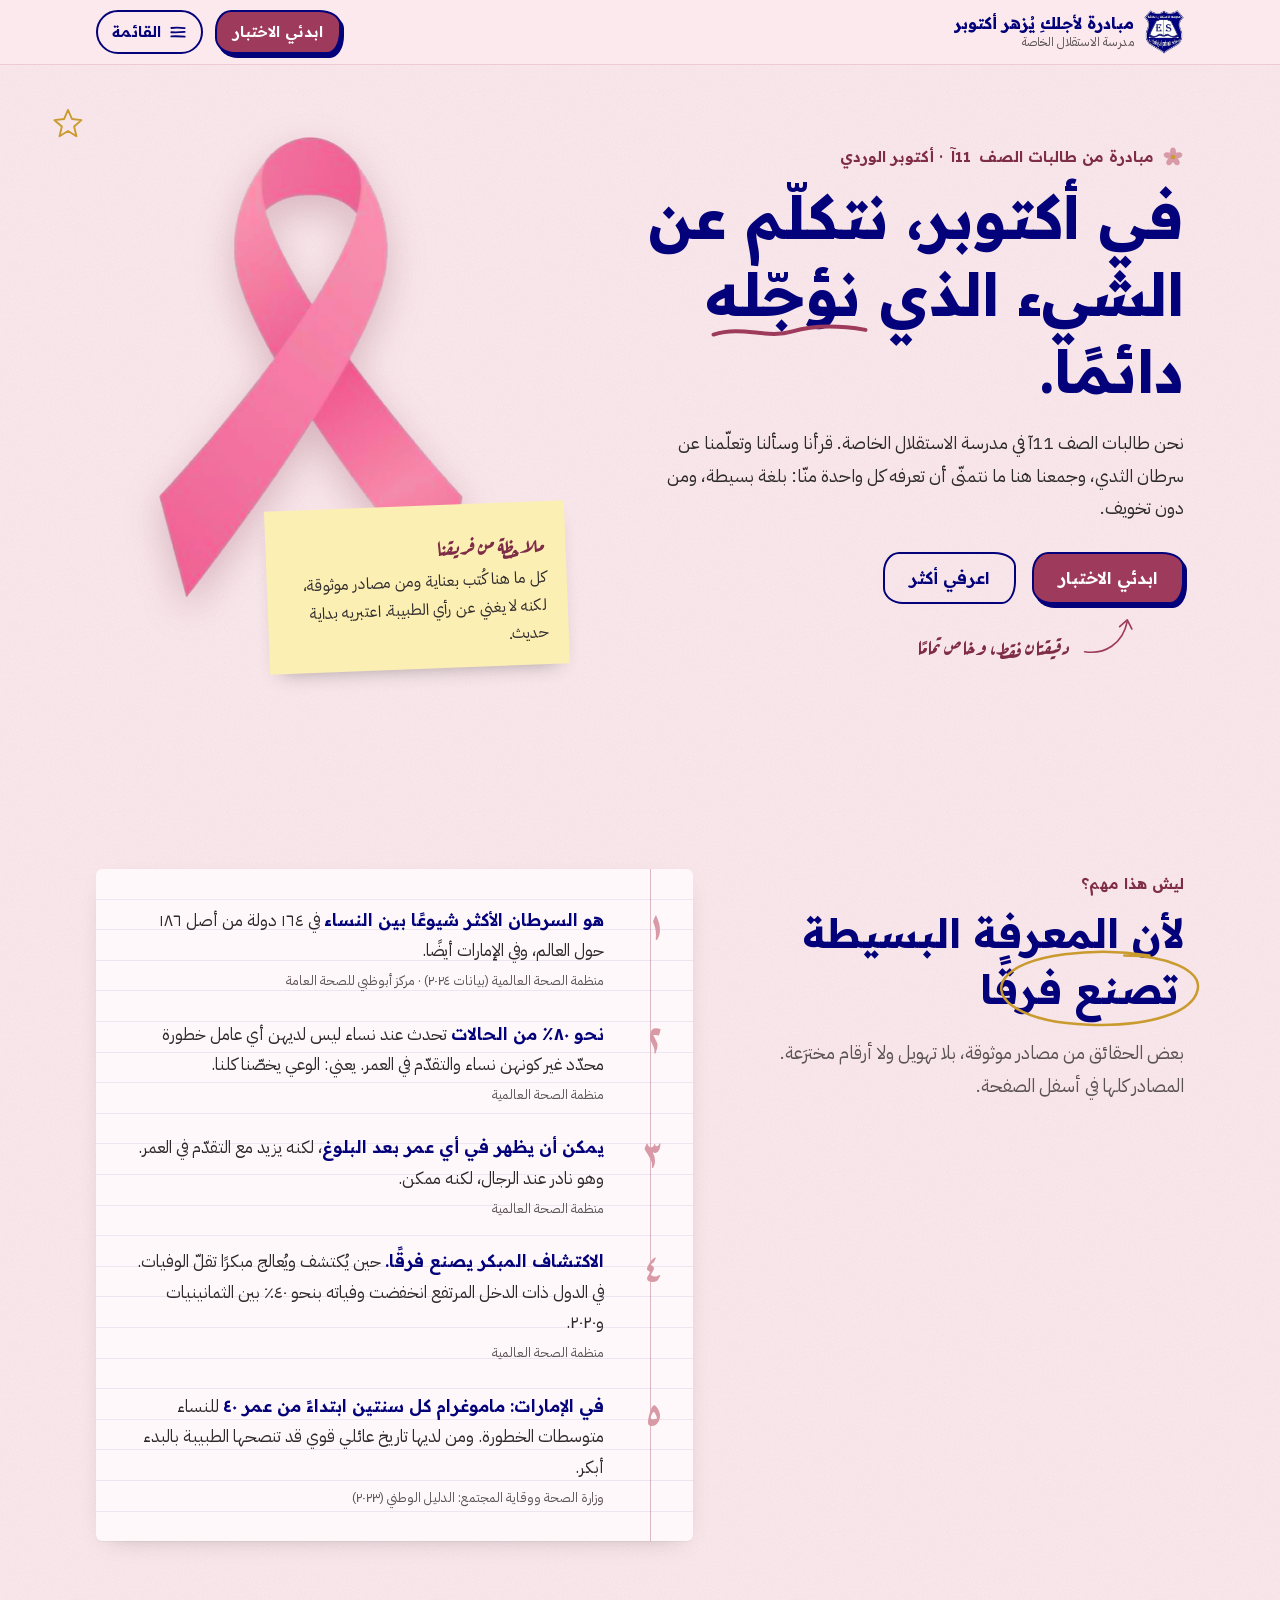
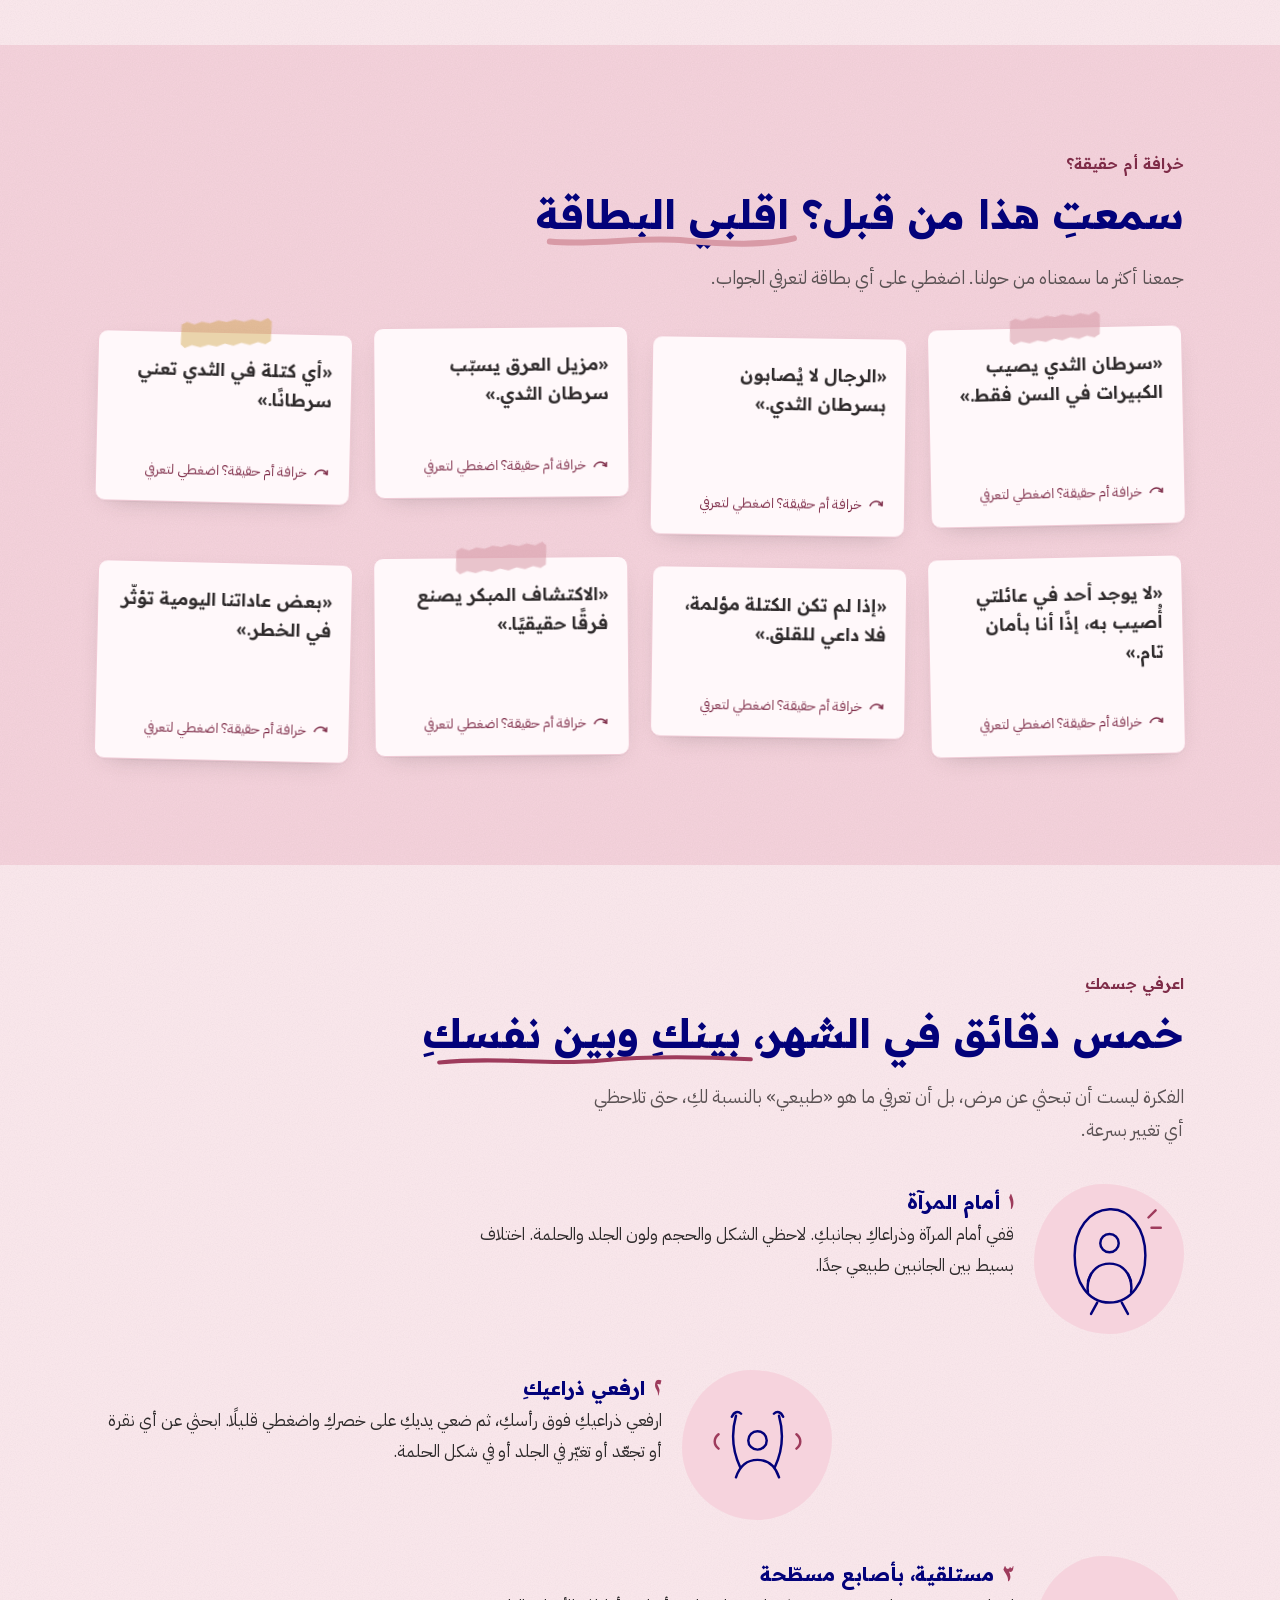
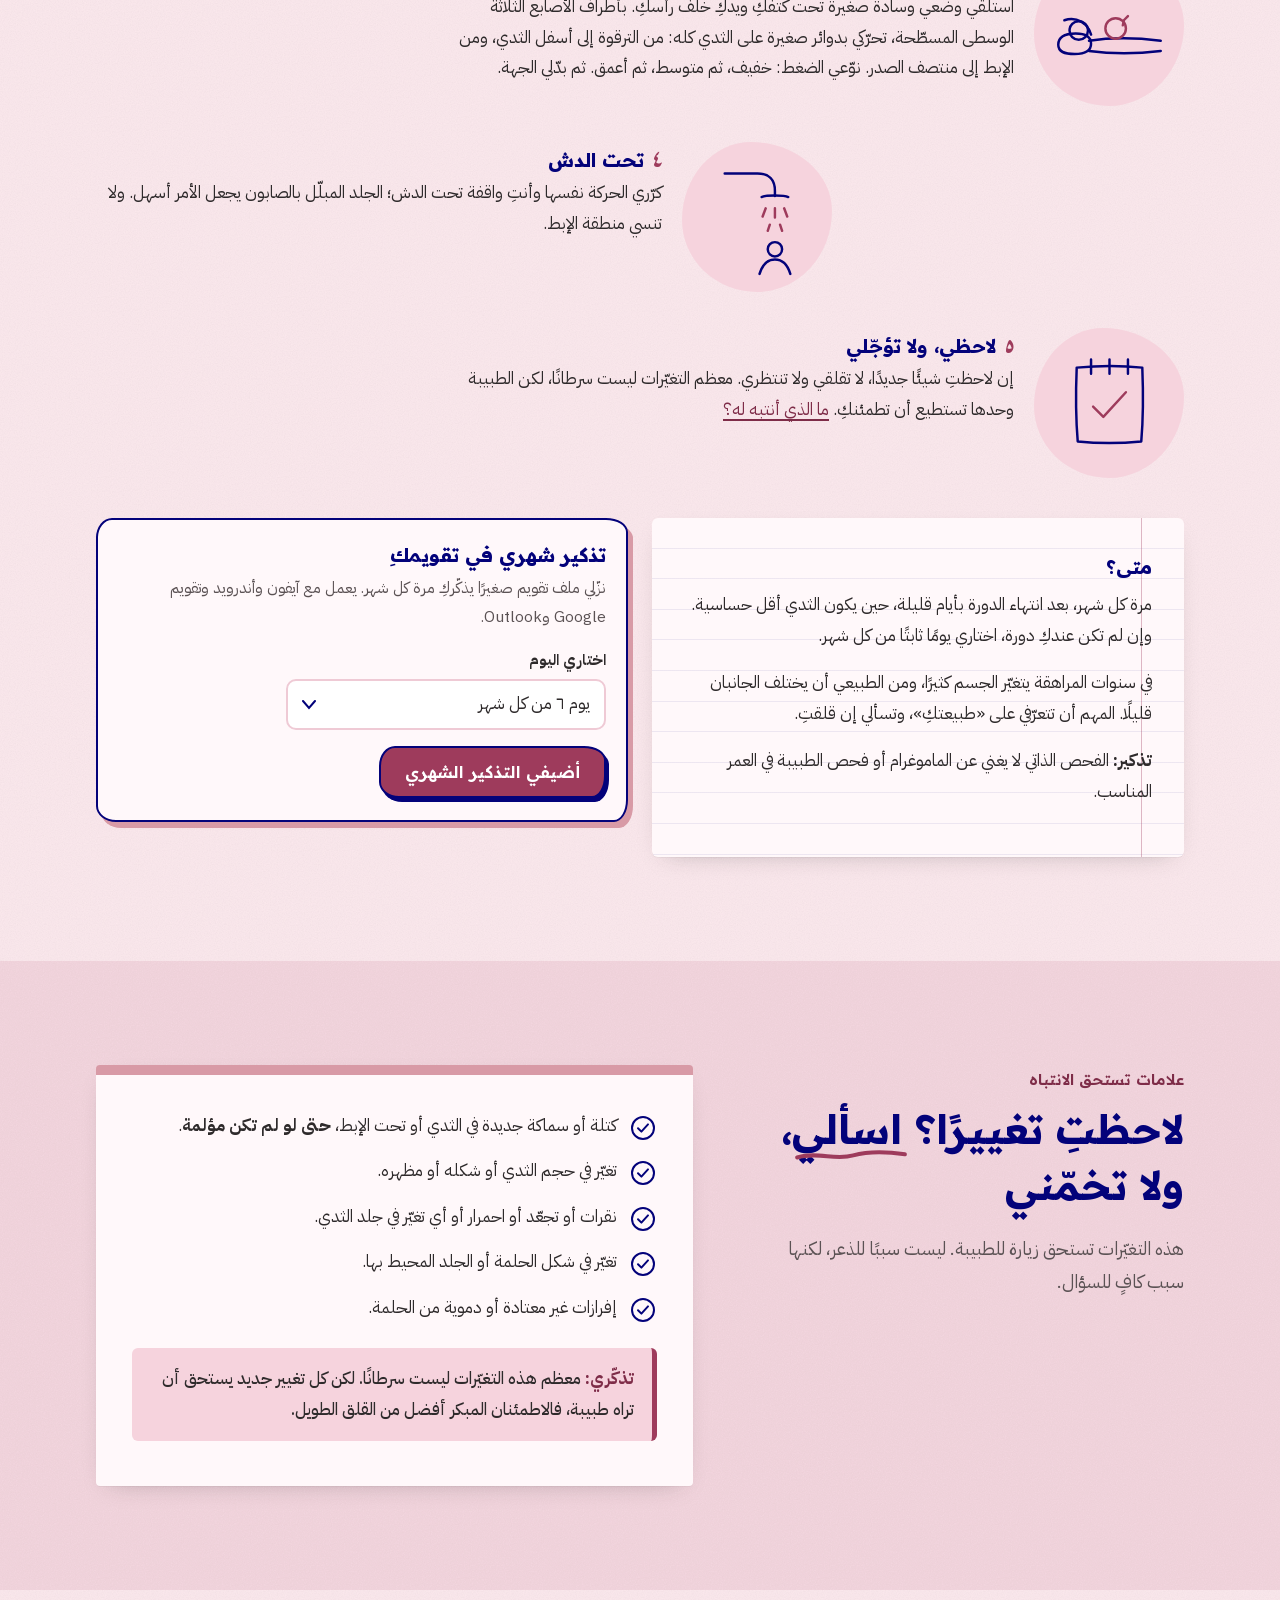
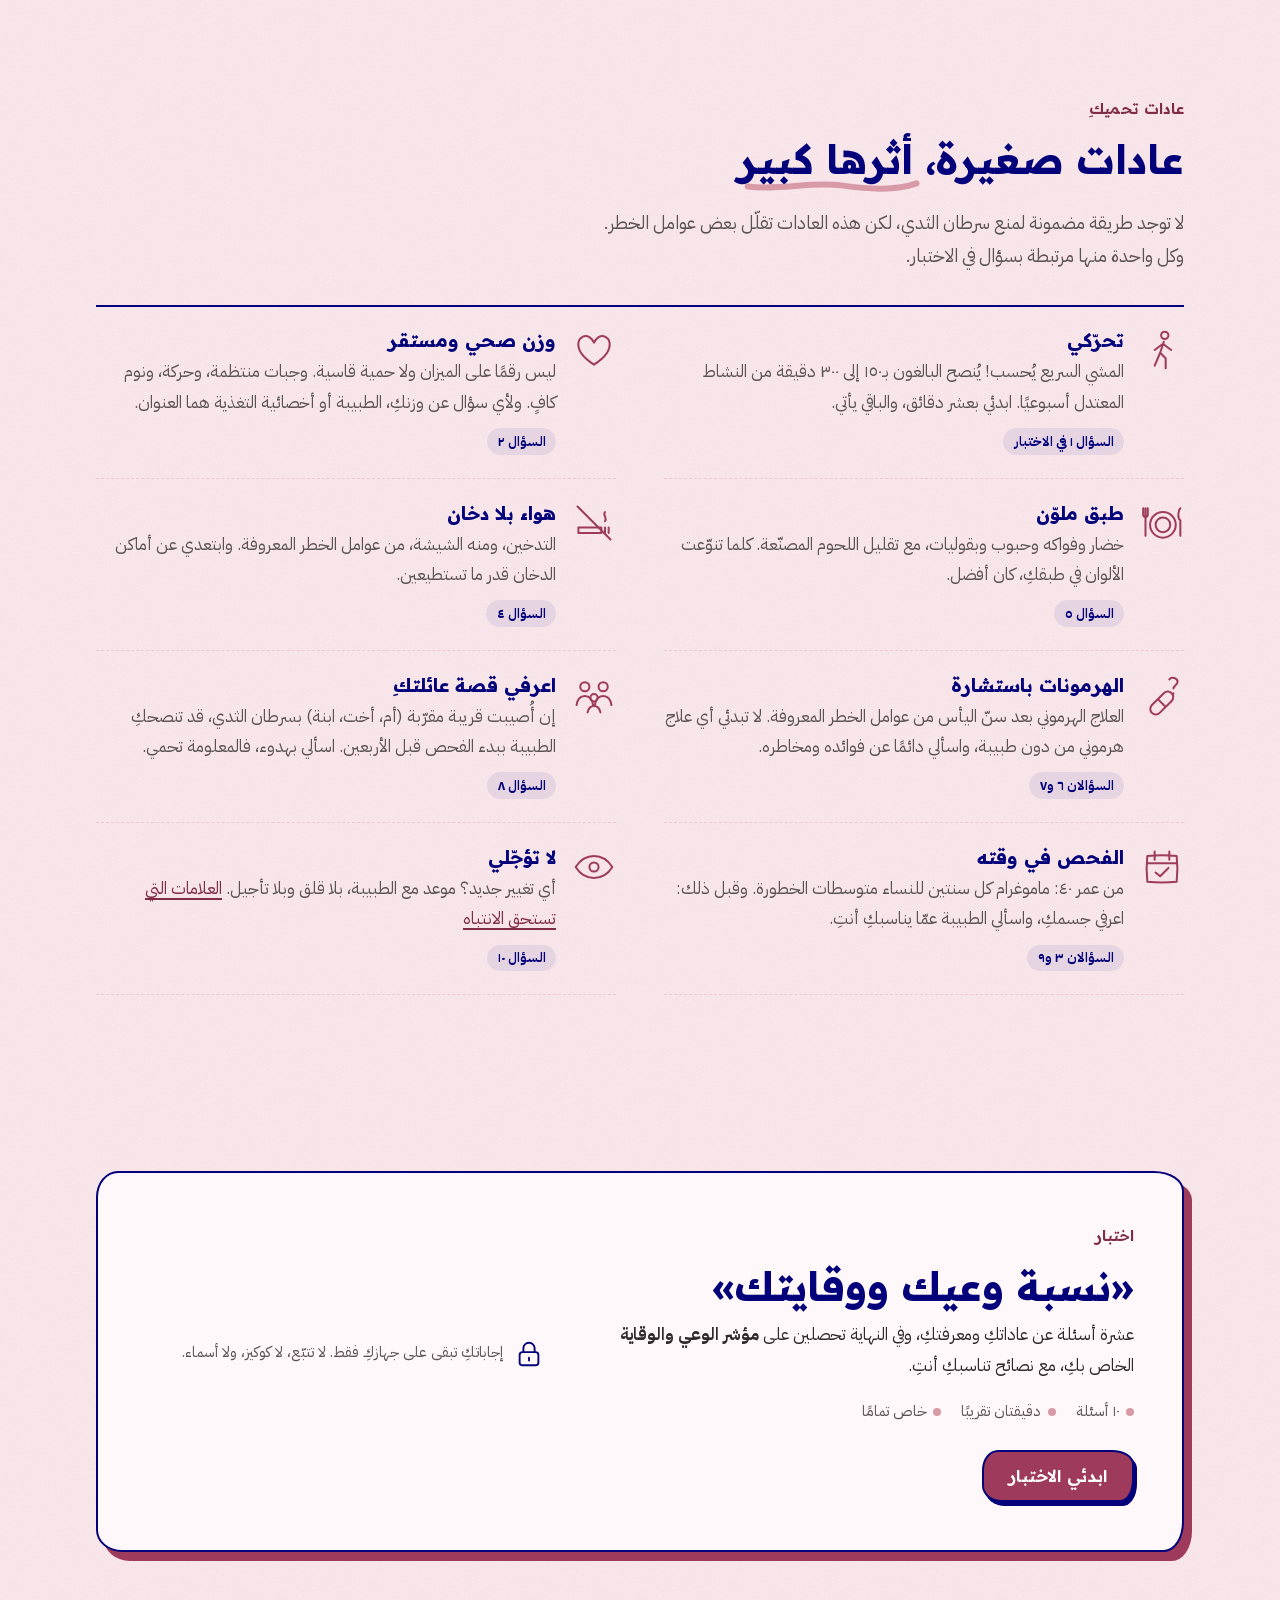
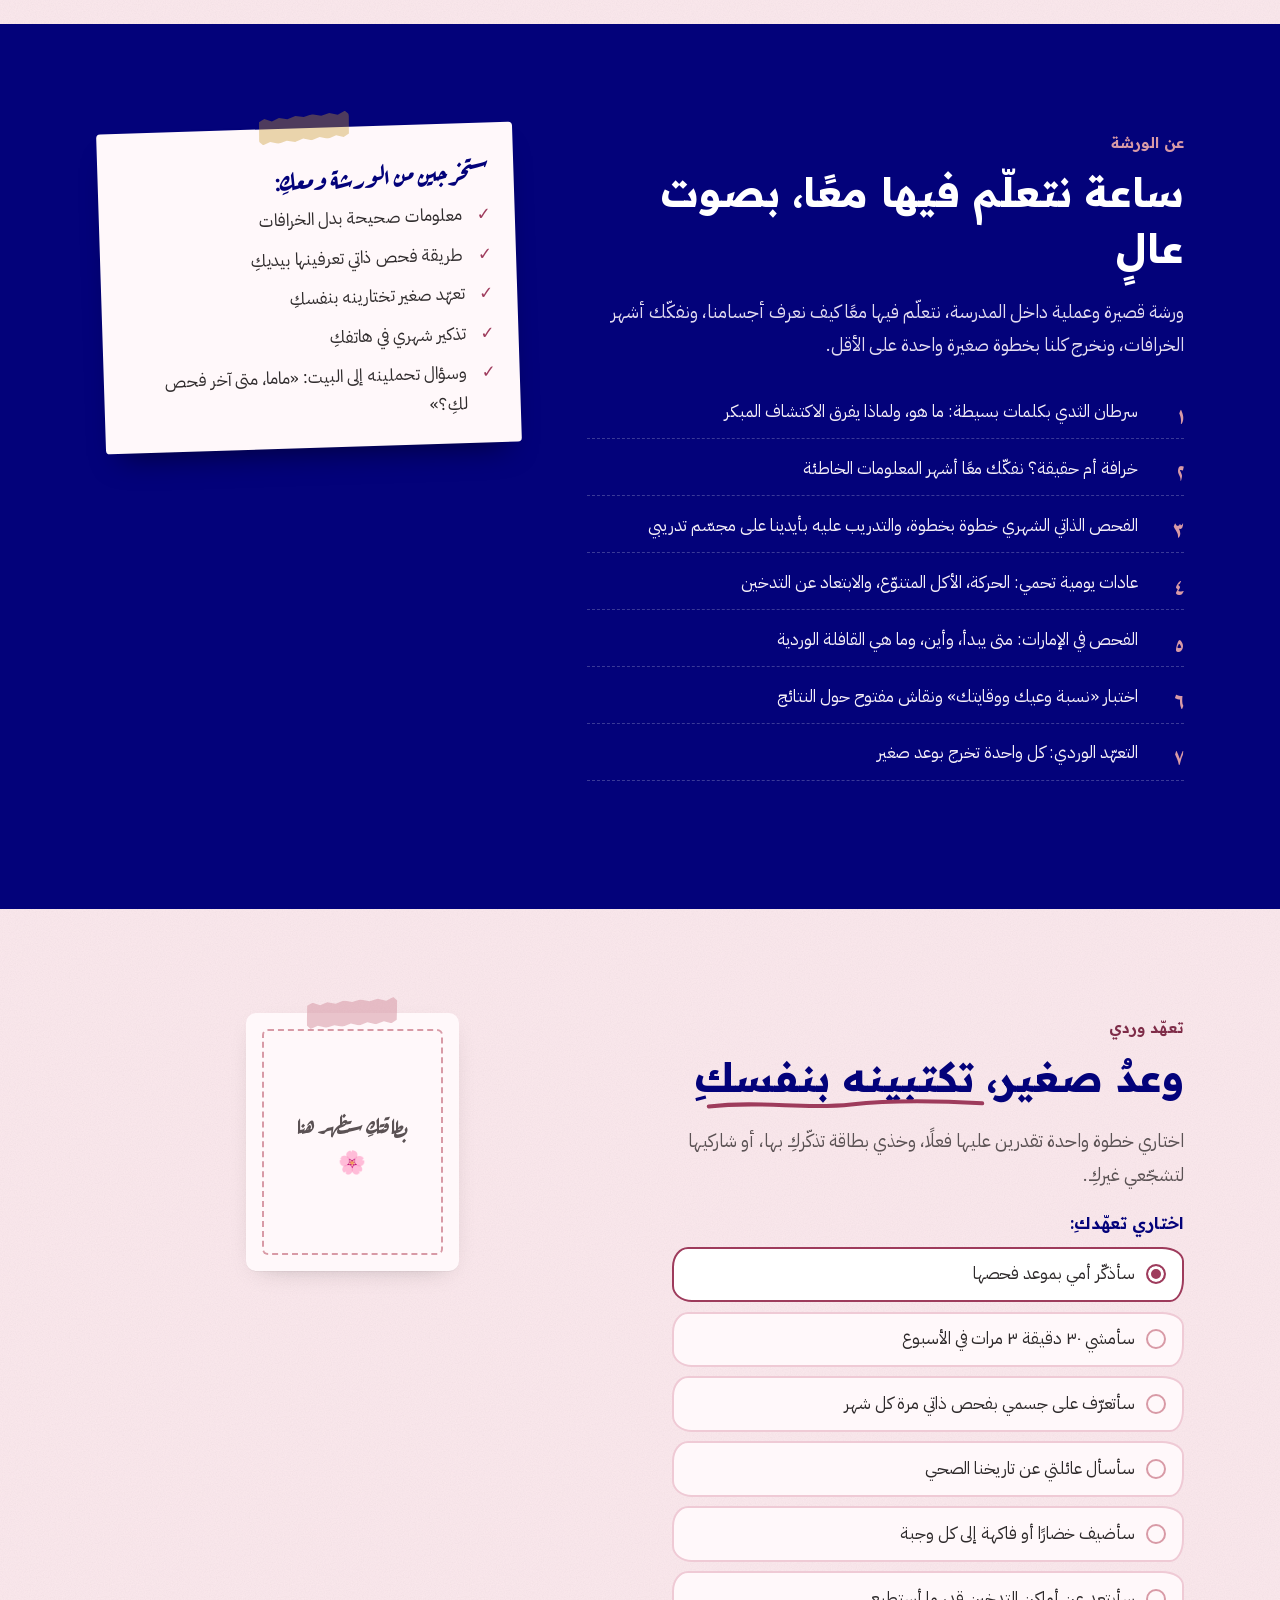
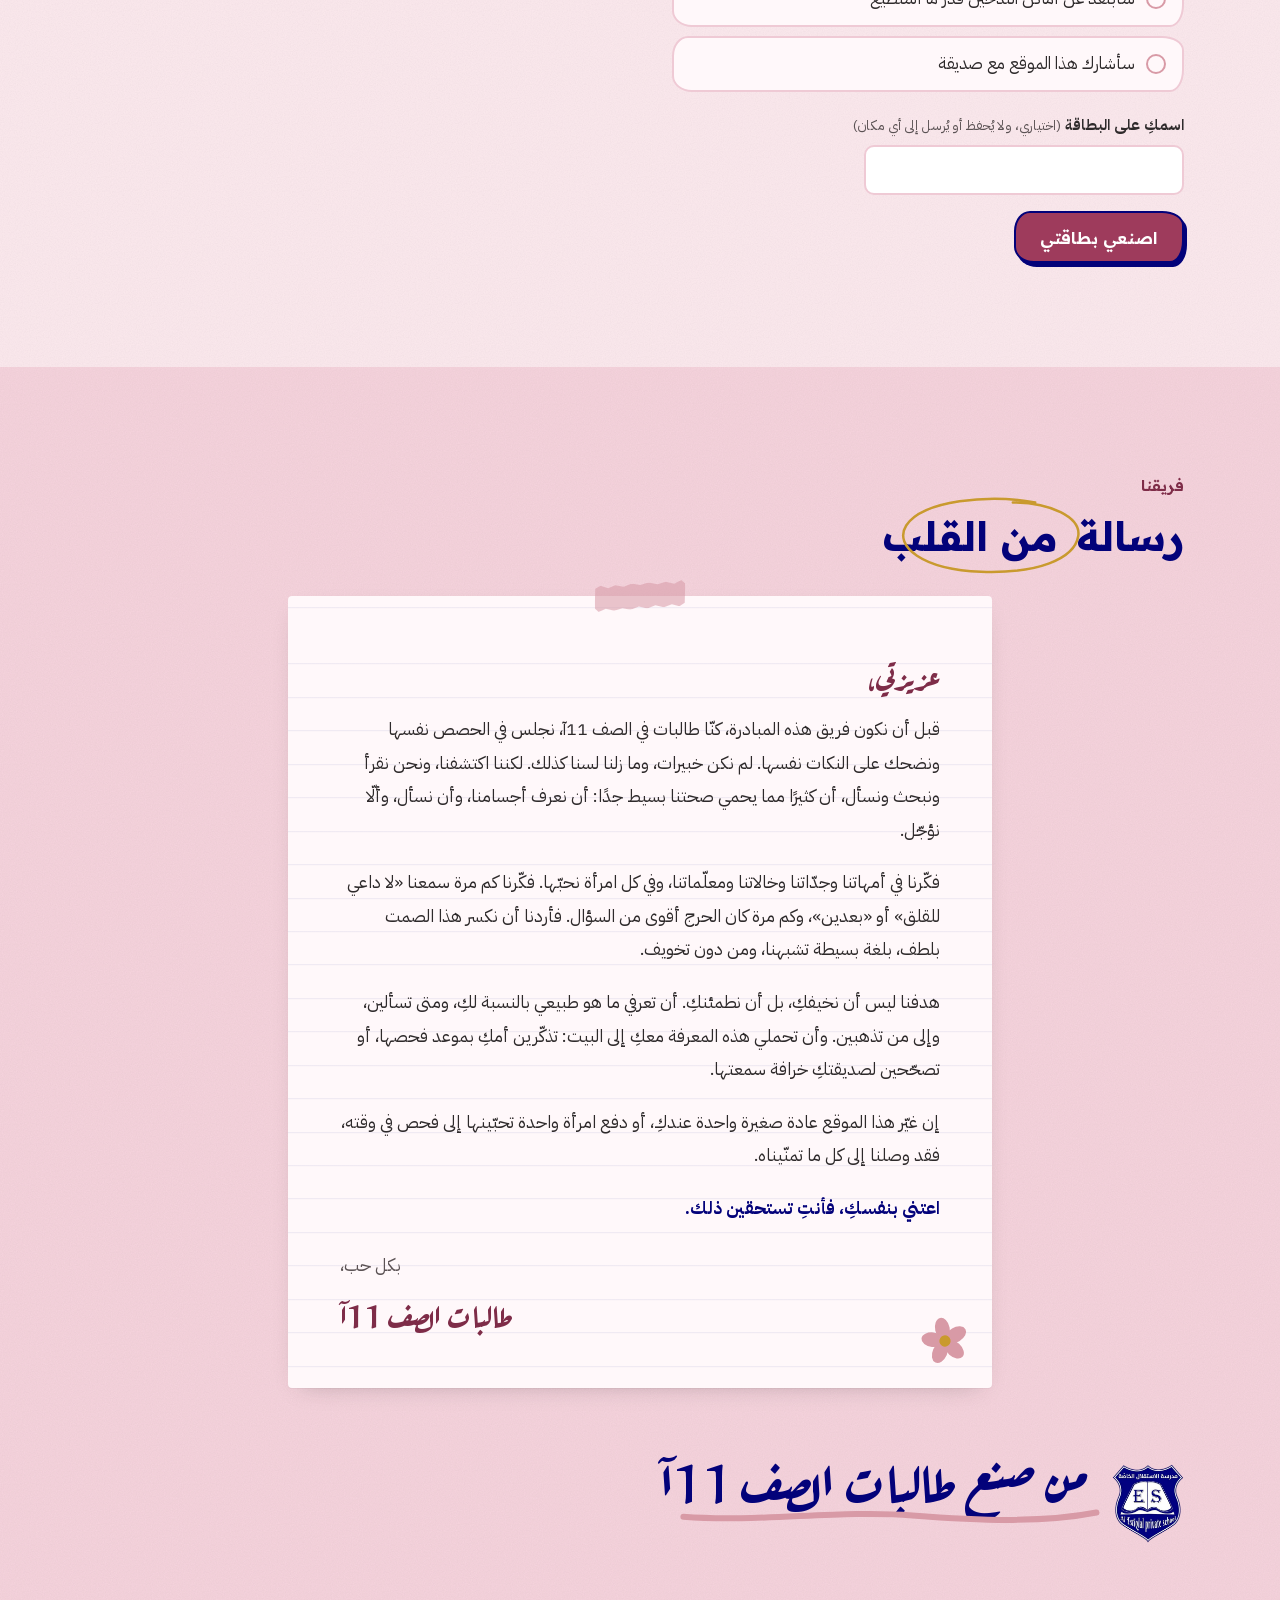
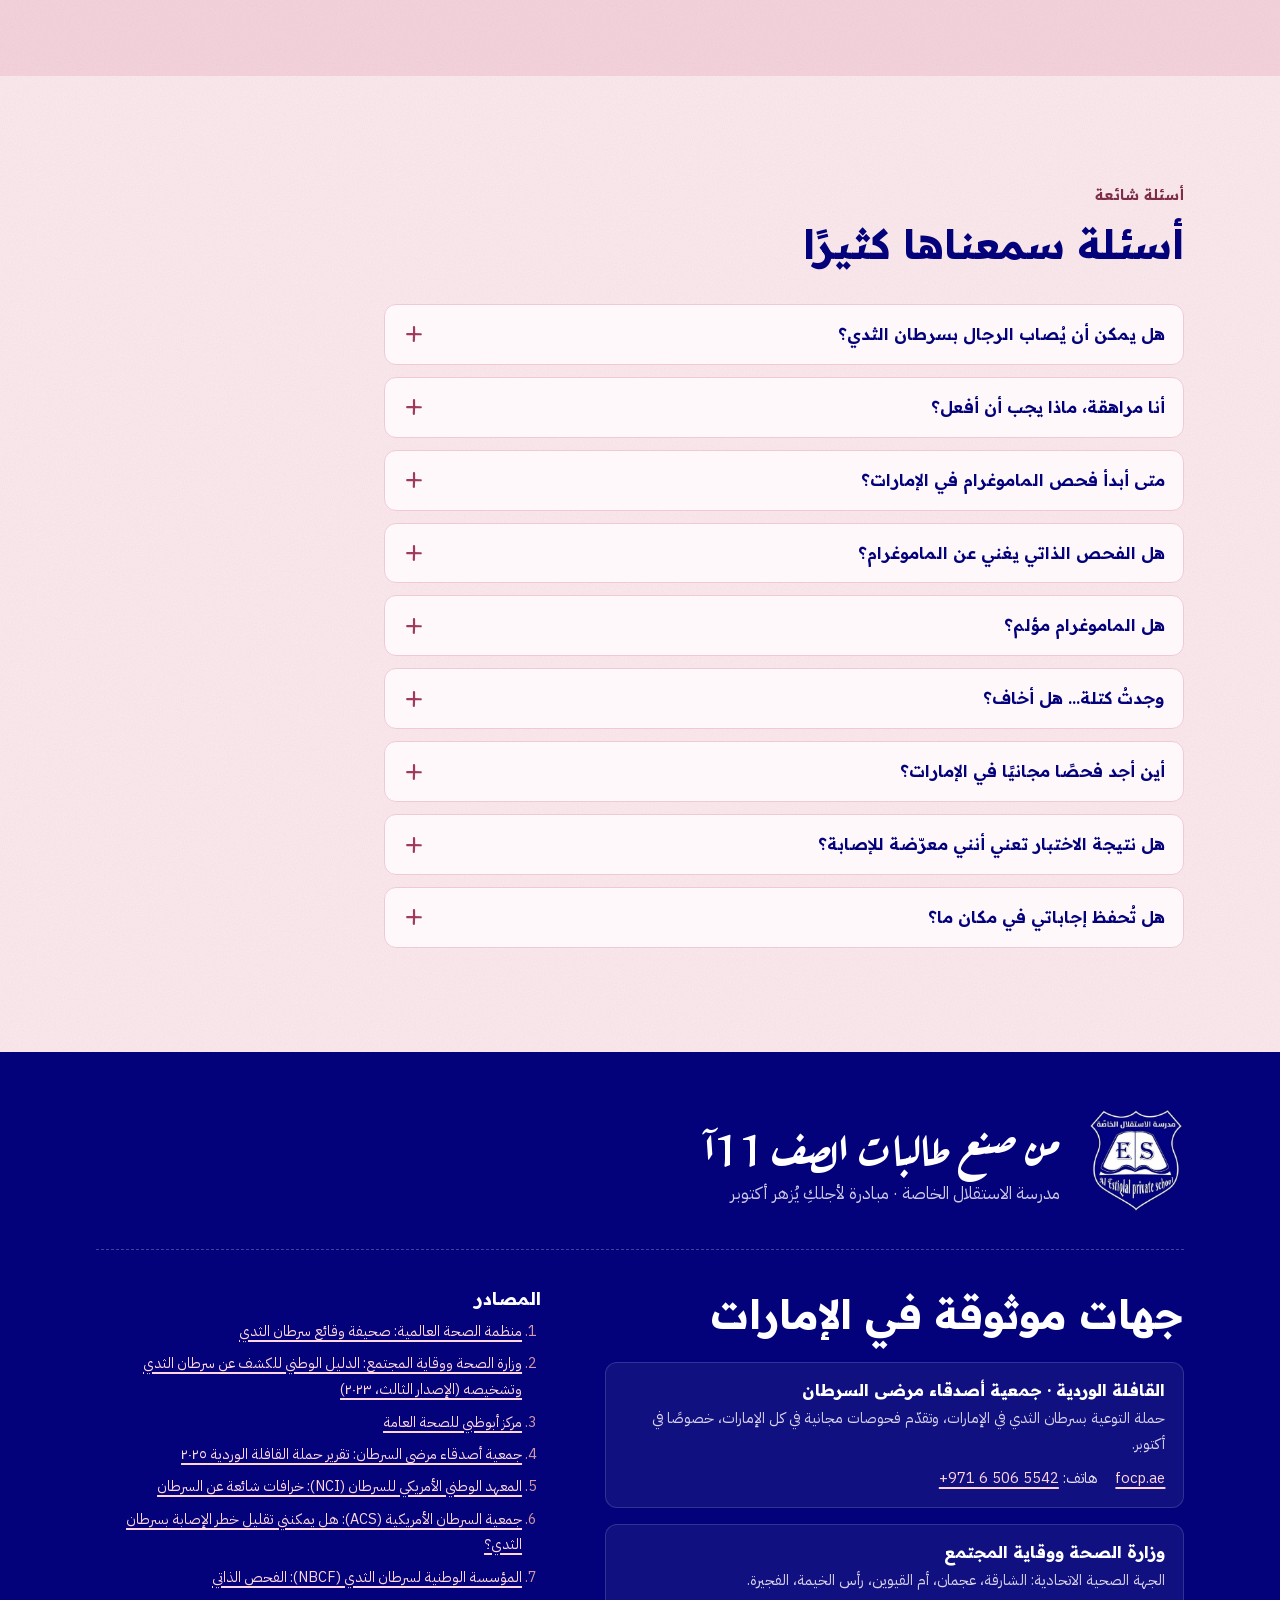
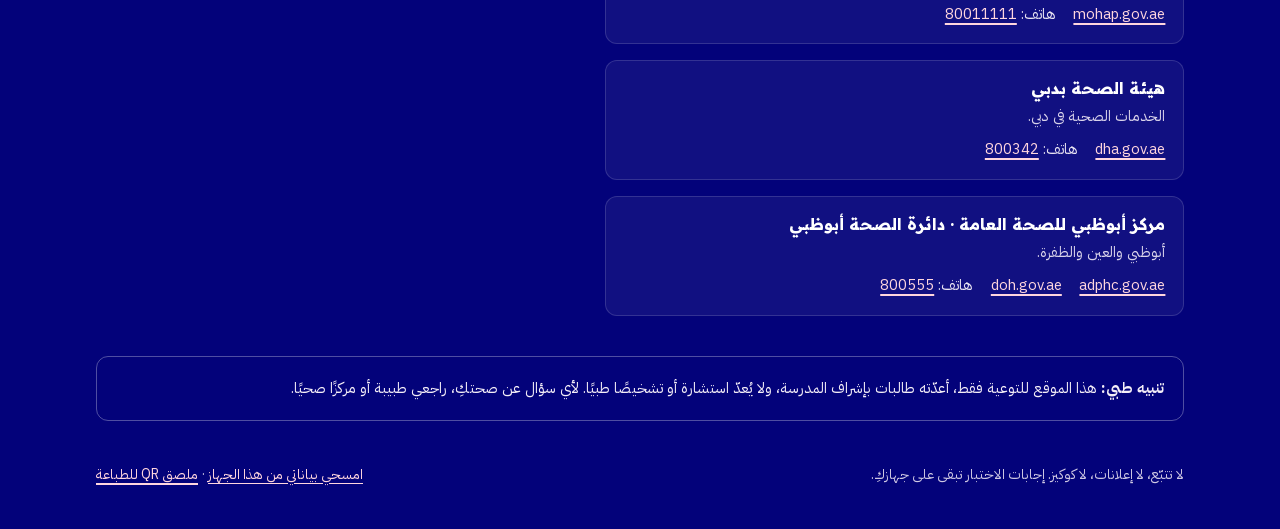
==== commit 530ed206: "Use attached pink ribbon, add DHA/ADPHC numbers, rename class to 11آ Co-Authored-By: Claude Opus 5.5" ====
--- a/index.html
+++ b/index.html
@@ -4,7 +4,7 @@
   <meta charset="utf-8">
   <meta name="viewport" content="width=device-width, initial-scale=1, viewport-fit=cover">
   <title>لأجلكِ يُزهر أكتوبر · مدرسة الاستقلال الخاصة</title>
-  <meta name="description" content="مبادرة توعوية بسرطان الثدي من طالبات الصف 11A في مدرسة الاستقلال الخاصة: معلومات بسيطة، خرافات وحقائق، دليل الفحص الذاتي، واختبار «نسبة وعيك ووقايتك».">
+  <meta name="description" content="مبادرة توعوية بسرطان الثدي من طالبات الصف 11آ في مدرسة الاستقلال الخاصة: معلومات بسيطة، خرافات وحقائق، دليل الفحص الذاتي، واختبار «نسبة وعيك ووقايتك».">
   <meta name="theme-color" content="#FCE9EE">
   <link rel="icon" href="assets/logo.png">
   <link rel="preload" href="assets/fonts/readex-pro-arabic-400.woff2" as="font" type="font/woff2" crossorigin>
@@ -59,11 +59,11 @@
         <div class="hero__text reveal">
           <p class="kicker hero__kicker">
             <svg viewBox="0 0 48 48" aria-hidden="true"><g fill="#D89AA6"><ellipse cx="24" cy="13" rx="6.5" ry="10"/><ellipse cx="24" cy="13" rx="6.5" ry="10" transform="rotate(72 24 24)"/><ellipse cx="24" cy="13" rx="6.5" ry="10" transform="rotate(144 24 24)"/><ellipse cx="24" cy="13" rx="6.5" ry="10" transform="rotate(216 24 24)"/><ellipse cx="24" cy="13" rx="6.5" ry="10" transform="rotate(288 24 24)"/></g><circle cx="24" cy="24" r="5" fill="#C99A2E"/></svg>
-            مبادرة من طالبات الصف <span data-c="className">11A</span> · أكتوبر الوردي
+            مبادرة من طالبات الصف <span data-c="className">11آ</span> · أكتوبر الوردي
           </p>
           <!-- ✏️ العنوان الرئيسي -->
           <h1>في أكتوبر، نتكلّم عن الشيء الذي <span class="scribble">نؤجّله<svg class="scribble__line" viewBox="0 0 200 16" preserveAspectRatio="none" aria-hidden="true"><path d="M2 10C40 4 70 13 104 8s70-3 94-1"/></svg></span> دائمًا.</h1>
-          <p class="hero__intro">نحن طالبات الصف <span data-c="className">11A</span> في <span data-c="schoolName">مدرسة الاستقلال الخاصة</span>. قرأنا وسألنا وتعلّمنا عن سرطان الثدي، وجمعنا هنا ما نتمنّى أن تعرفه كل واحدة منّا: بلغة بسيطة، ومن دون تخويف.</p>
+          <p class="hero__intro">نحن طالبات الصف <span data-c="className">11آ</span> في <span data-c="schoolName">مدرسة الاستقلال الخاصة</span>. قرأنا وسألنا وتعلّمنا عن سرطان الثدي، وجمعنا هنا ما نتمنّى أن تعرفه كل واحدة منّا: بلغة بسيطة، ومن دون تخويف.</p>
           <div class="btn-row">
             <a class="btn" href="quiz.html">ابدئي الاختبار</a>
             <a class="btn btn--ghost" href="#why">اعرفي أكثر</a>
@@ -76,15 +76,7 @@
 
         <div class="hero__aside reveal">
           <div class="ribbon" role="img" aria-label="الشريط الوردي، رمز التوعية بسرطان الثدي">
-            <svg viewBox="0 0 300 400" aria-hidden="true">
-              <path class="ribbon__blob" d="M150 18c78-6 136 52 132 150-4 104-58 212-140 214C60 384 14 300 18 196 22 96 74 24 150 18z"/>
-              <path class="ribbon__band ribbon__band--back" d="M232 368C196 300 170 248 132 178 104 124 110 62 150 50"/>
-              <path class="ribbon__band" d="M68 368C104 300 130 248 168 178 196 124 190 62 150 50"/>
-              <path class="ribbon__line" d="M236 362C200 296 174 246 138 180 112 130 116 70 152 56M64 362C100 296 126 246 164 180 190 130 186 72 152 56"/>
-              <path class="ribbon__shine" d="M180 120c4-18 2-36-8-48"/>
-              <path class="ribbon__doodle" d="M50 70l6-10M40 92h12M250 64l-6-10M262 88h-12"/>
-              <path class="ribbon__star" d="M262 214l4 9 10 1-7 7 2 10-9-5-9 5 2-10-7-7 10-1z"/>
-            </svg>
+            <img src="assets/ribbon.png" alt="" width="515" height="779">
             <span class="ribbon__label">أكتوبر الوردي</span>
           </div>
           <aside class="sticky" aria-label="ملاحظة من فريقنا">
@@ -347,7 +339,6 @@
           <h2 id="workshop-title">ساعة نتعلّم فيها معًا، بصوت عالٍ</h2>
           <p class="lead" data-c="workshop.intro"></p>
           <ol class="agenda" id="agenda"></ol>
-          <p class="workshop__guest" data-c="workshop.guest"></p>
         </div>
         <div class="reveal">
           <aside class="takeaway">
@@ -408,7 +399,7 @@
         </article>
         <div class="made-by reveal">
           <img src="assets/logo.png" alt="" width="72" height="79">
-          <p class="made-by__big"><span class="scribble"><span data-c="credit">من صنع طالبات الصف 11A</span><svg class="scribble__line" viewBox="0 0 200 16" preserveAspectRatio="none" aria-hidden="true"><path d="M3 9C38 13 76 4 110 8s62 5 86-2"/></svg></span></p>
+          <p class="made-by__big"><span class="scribble"><span data-c="credit">من صنع طالبات الصف 11آ</span><svg class="scribble__line" viewBox="0 0 200 16" preserveAspectRatio="none" aria-hidden="true"><path d="M3 9C38 13 76 4 110 8s62 5 86-2"/></svg></span></p>
         </div>
       </div>
     </section>
@@ -432,7 +423,7 @@
       <div class="footer-credit">
         <img src="assets/logo.png" alt="شعار مدرسة الاستقلال الخاصة" width="96" height="105">
         <div class="footer-credit__text">
-          <span class="footer-credit__big" data-c="credit">من صنع طالبات الصف 11A</span>
+          <span class="footer-credit__big" data-c="credit">من صنع طالبات الصف 11آ</span>
           <span class="footer-credit__sub"><span data-c="schoolName">مدرسة الاستقلال الخاصة</span> · مبادرة <span data-c="initiativeName">لأجلكِ يُزهر أكتوبر</span></span>
         </div>
       </div>
--- a/css/style.css
+++ b/css/style.css
@@ -397,16 +397,9 @@
 .hero__flower { width: 46px; height: 46px; bottom: 8%; inset-inline-end: 44%; color: var(--rose); }
 
 /* ---------- 8. Hand-drawn ribbon (hero) ---------- */
-.ribbon { position: relative; width: min(100%, 17rem); margin-inline: auto; }
-@media (min-width: 900px) { .ribbon { width: min(100%, 22rem); } }
-.ribbon svg { width: 100%; height: auto; overflow: visible; }
-.ribbon__blob { fill: var(--blush); }
-.ribbon__band { fill: none; stroke: var(--berry); stroke-width: 38; stroke-linecap: butt; stroke-linejoin: round; }
-.ribbon__band--back { stroke: #C4607E; }
-.ribbon__line { fill: none; stroke: var(--navy); stroke-width: 2.2; stroke-linecap: round; opacity: .75; }
-.ribbon__shine { fill: none; stroke: rgba(255, 255, 255, .55); stroke-width: 5; stroke-linecap: round; }
-.ribbon__doodle { fill: none; stroke: var(--mustard); stroke-width: 3; stroke-linecap: round; }
-.ribbon__star { fill: none; stroke: var(--mustard); stroke-width: 2.5; stroke-linejoin: round; }
+.ribbon { position: relative; width: min(100%, 15rem); margin-inline: auto; }
+@media (min-width: 900px) { .ribbon { width: min(100%, 19rem); } }
+.ribbon img { width: 100%; height: auto; filter: drop-shadow(0 14px 18px rgba(126, 44, 72, .25)); }
 .ribbon__label {
   position: absolute;
   bottom: 4%;
@@ -416,9 +409,6 @@
   color: var(--berry-deep);
   transform: rotate(-6deg);
 }
-.js .ribbon .ribbon__band { stroke-dasharray: 520; stroke-dashoffset: 520; animation: drawRibbon 1.6s .2s cubic-bezier(.4, .1, .2, 1) forwards; }
-.js .ribbon .ribbon__band--back { animation-delay: 0s; }
-@keyframes drawRibbon { to { stroke-dashoffset: 0; } }
 
 /* ---------- 9. Why it matters ---------- */
 .facts { list-style: none; counter-reset: fact; display: grid; gap: 1.6rem; }
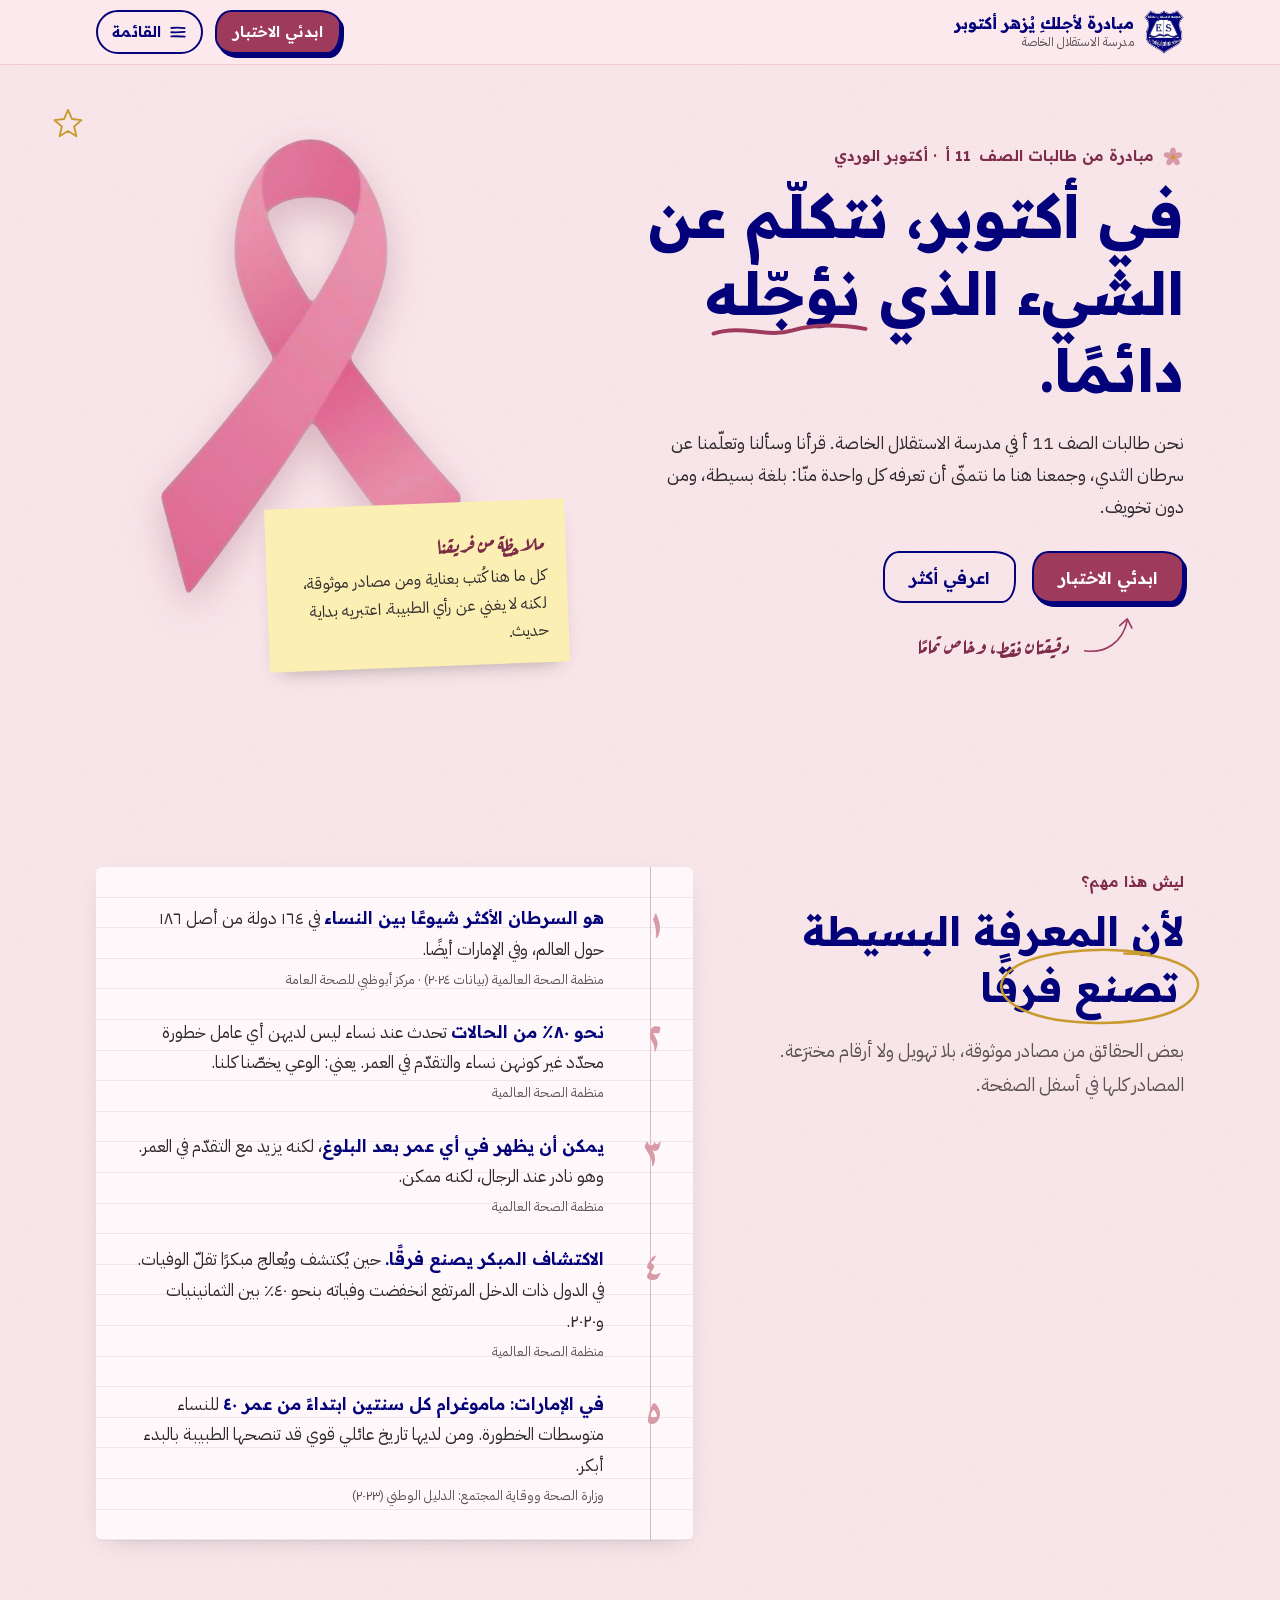
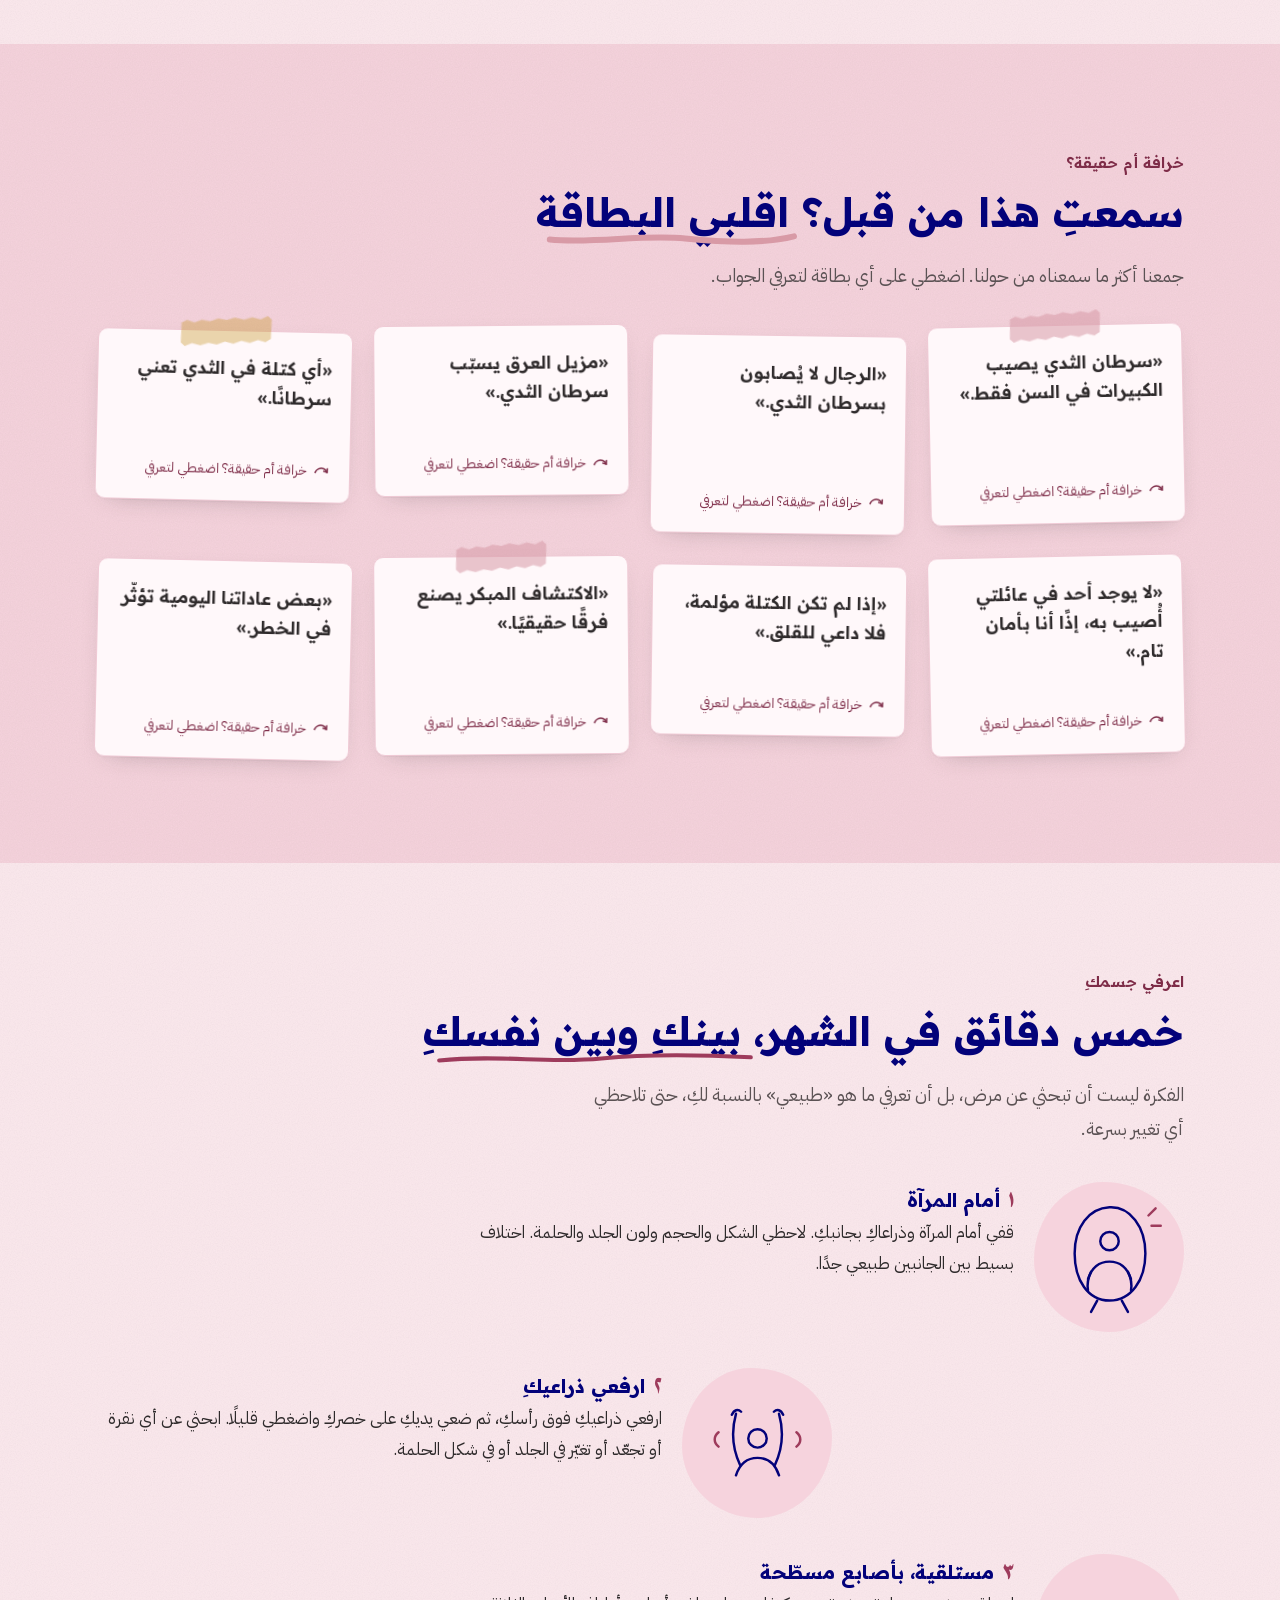
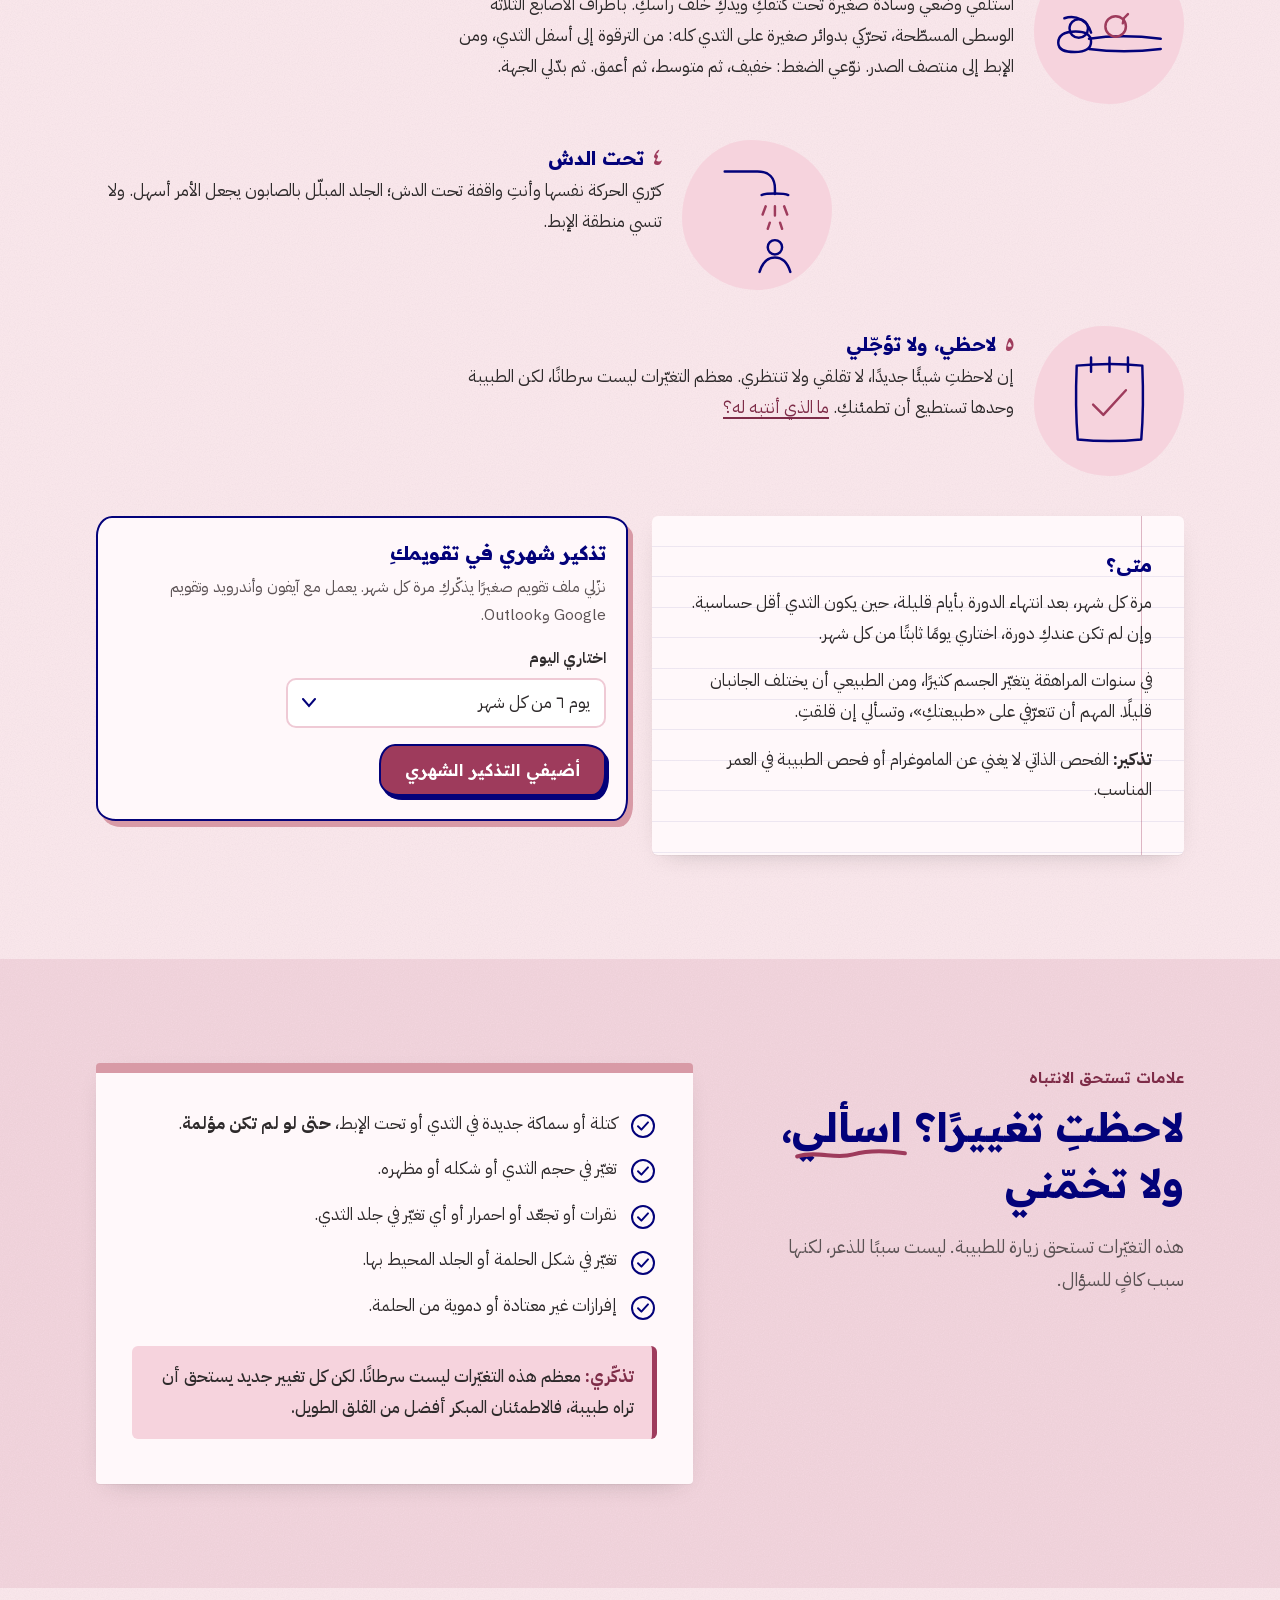
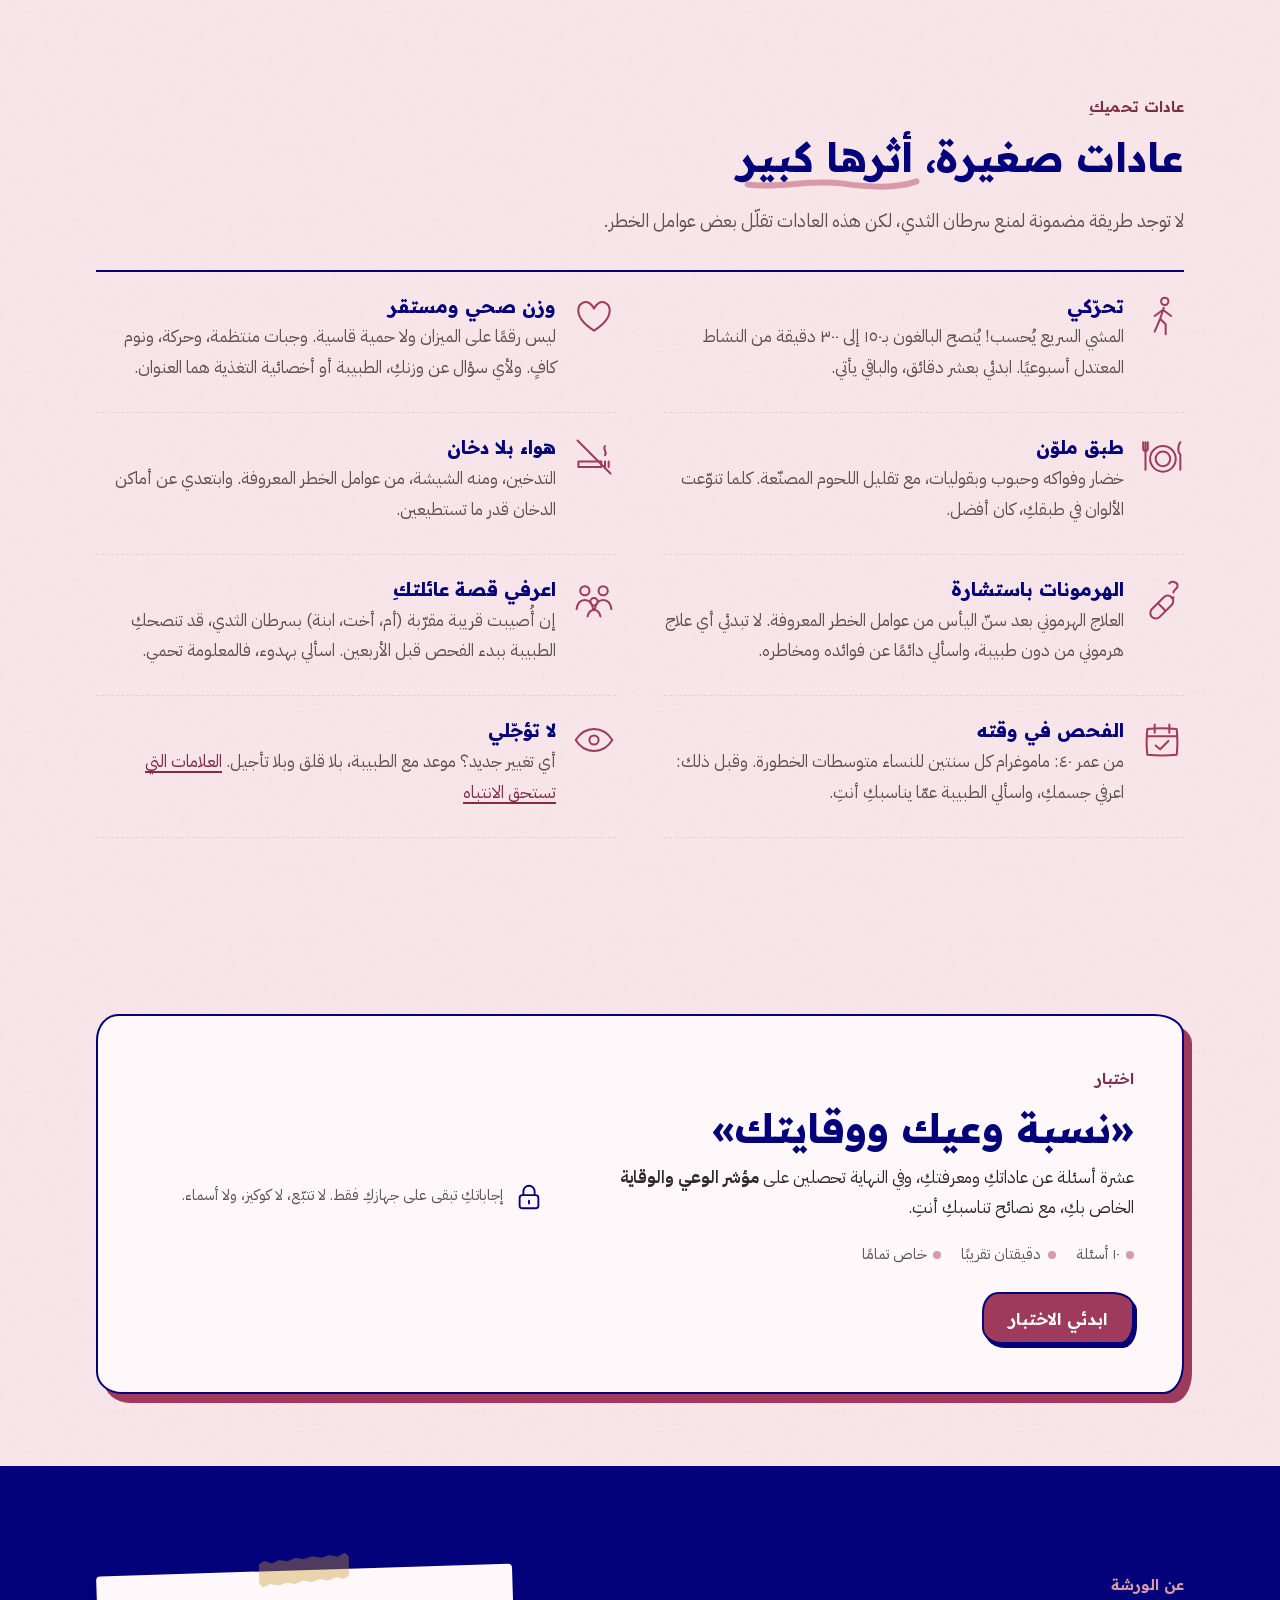
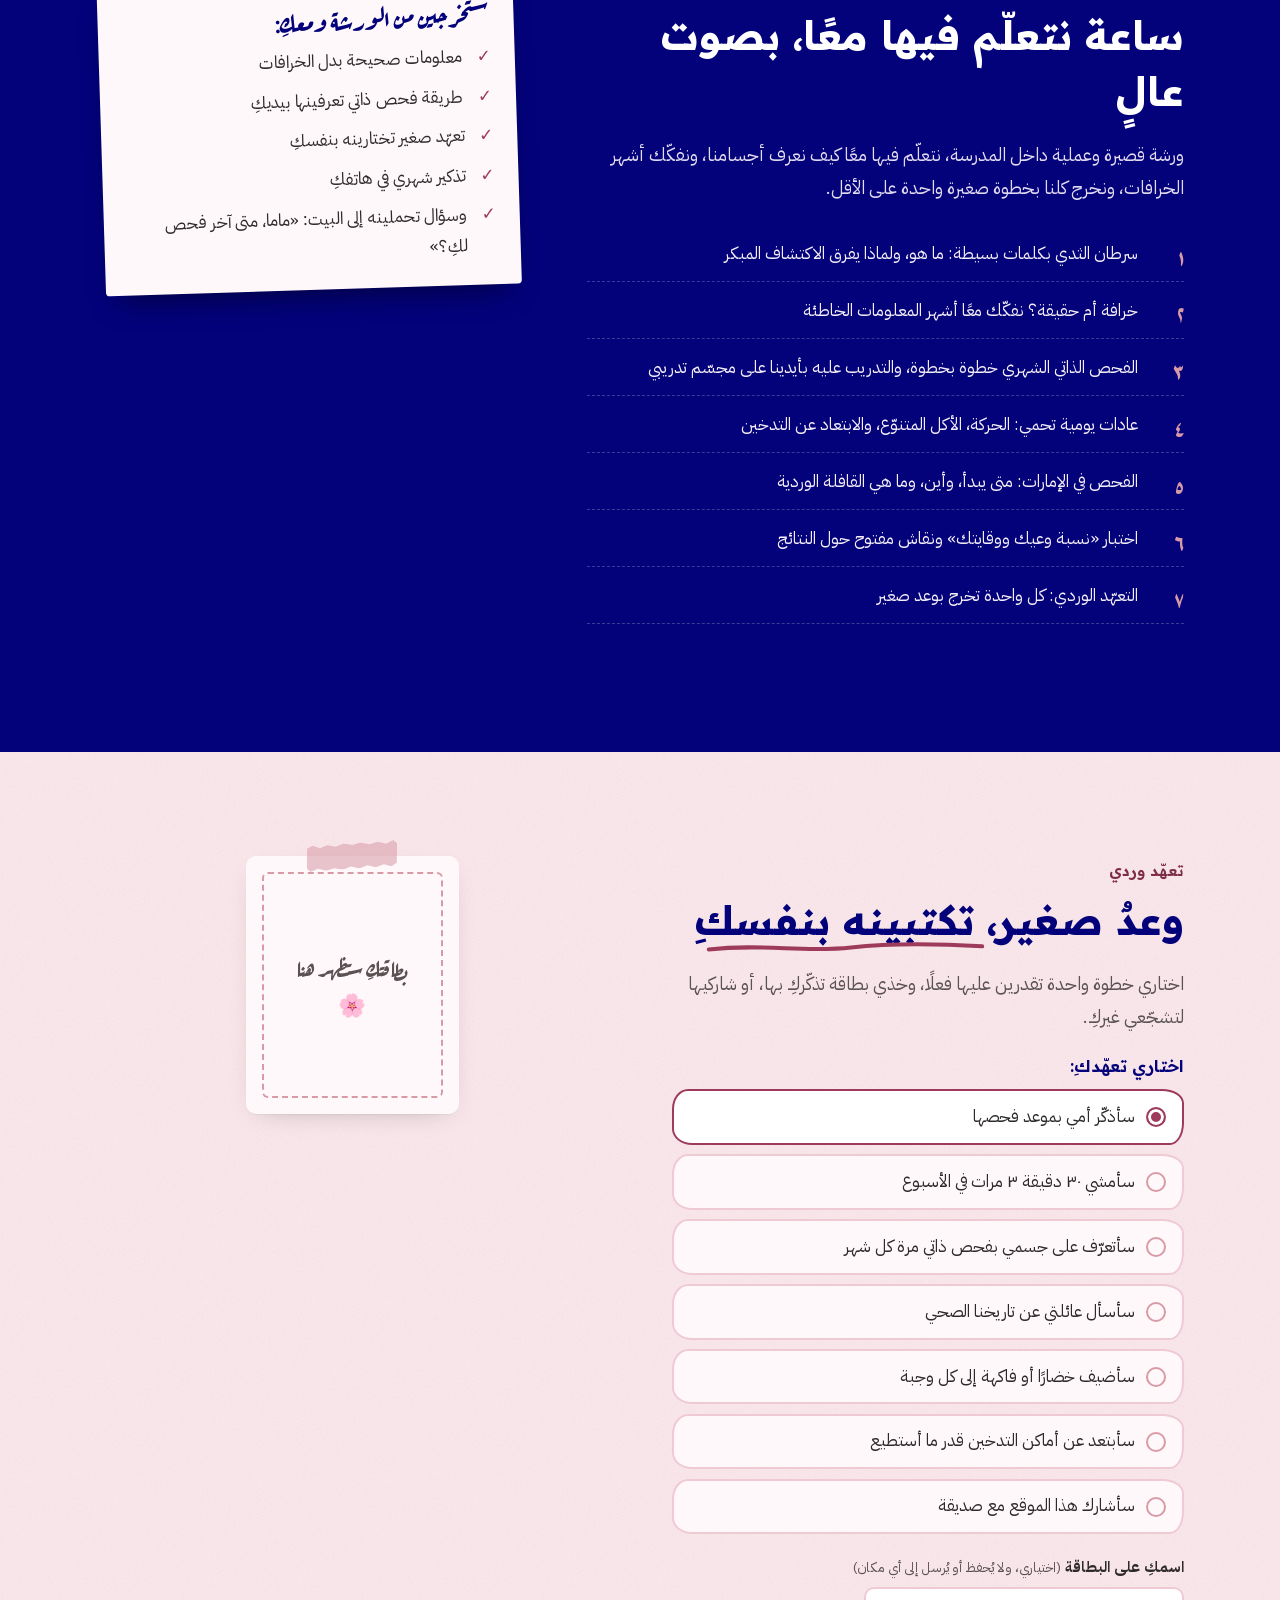
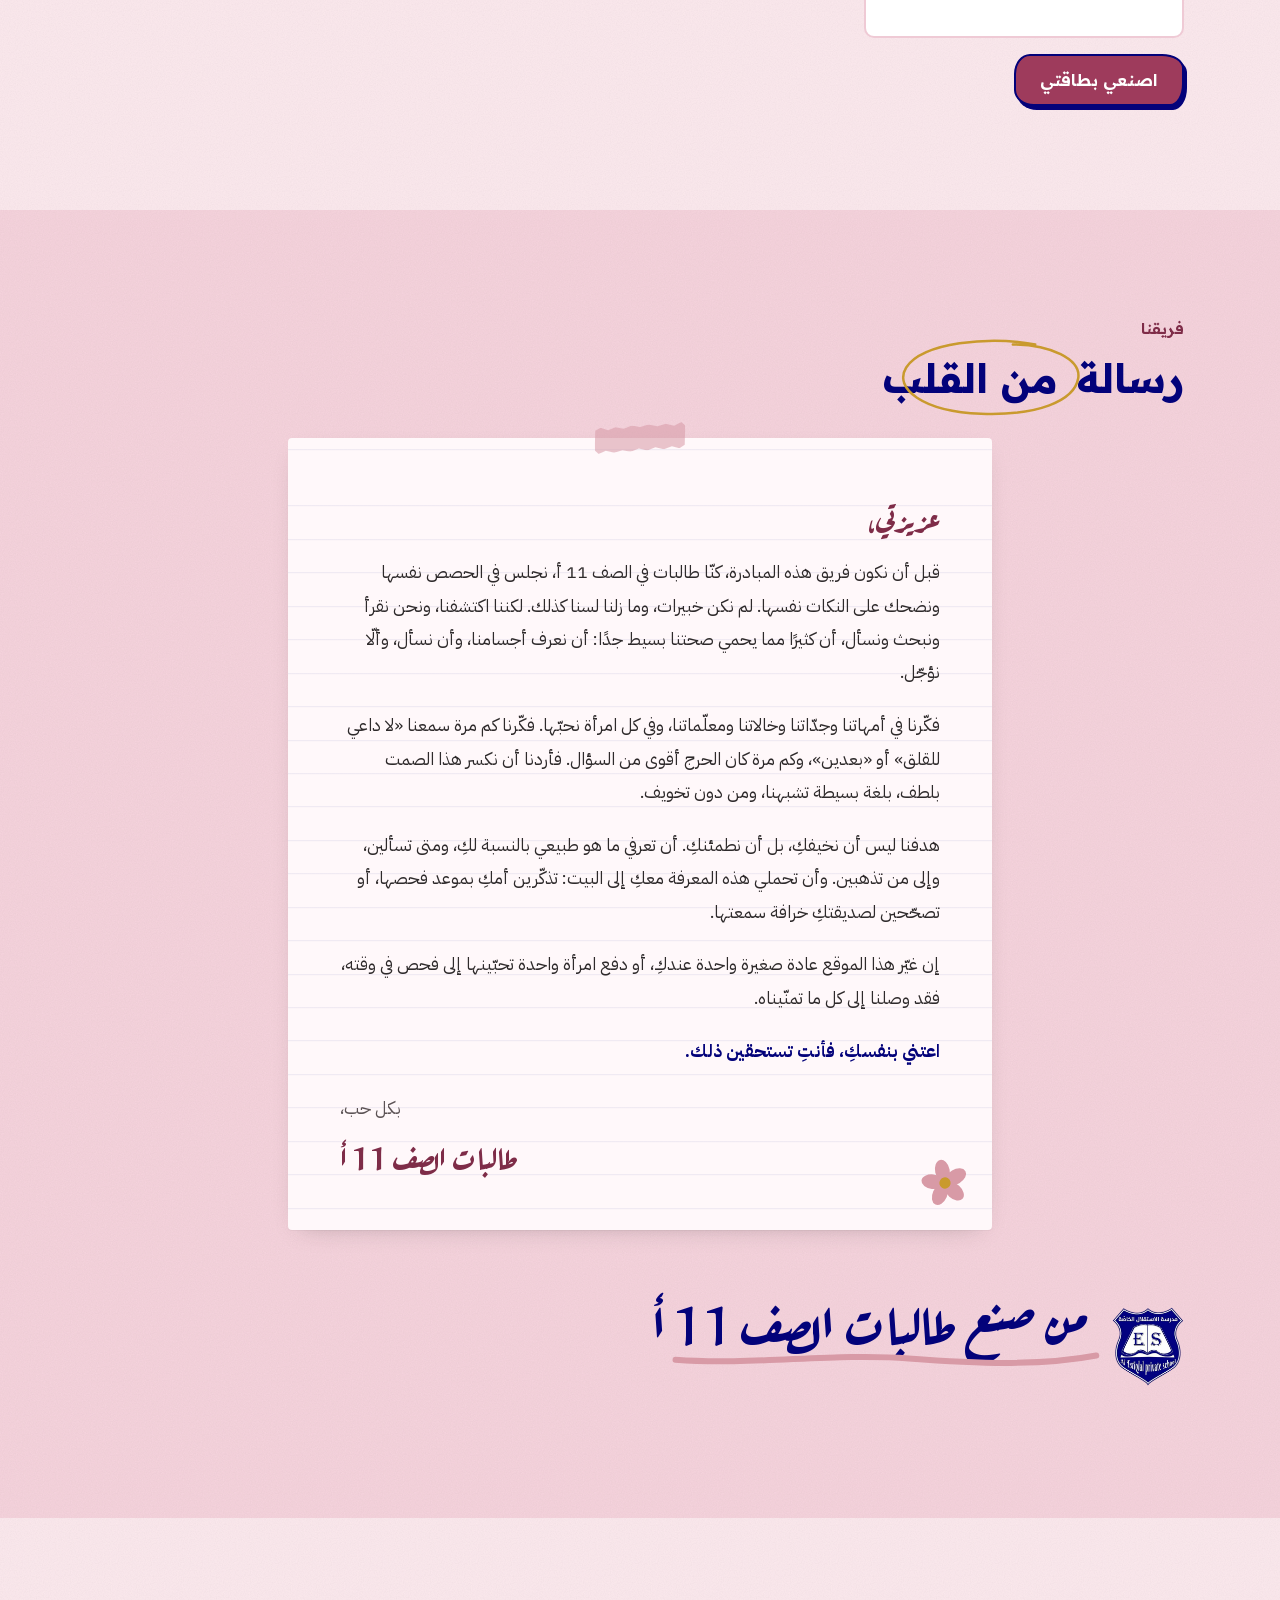
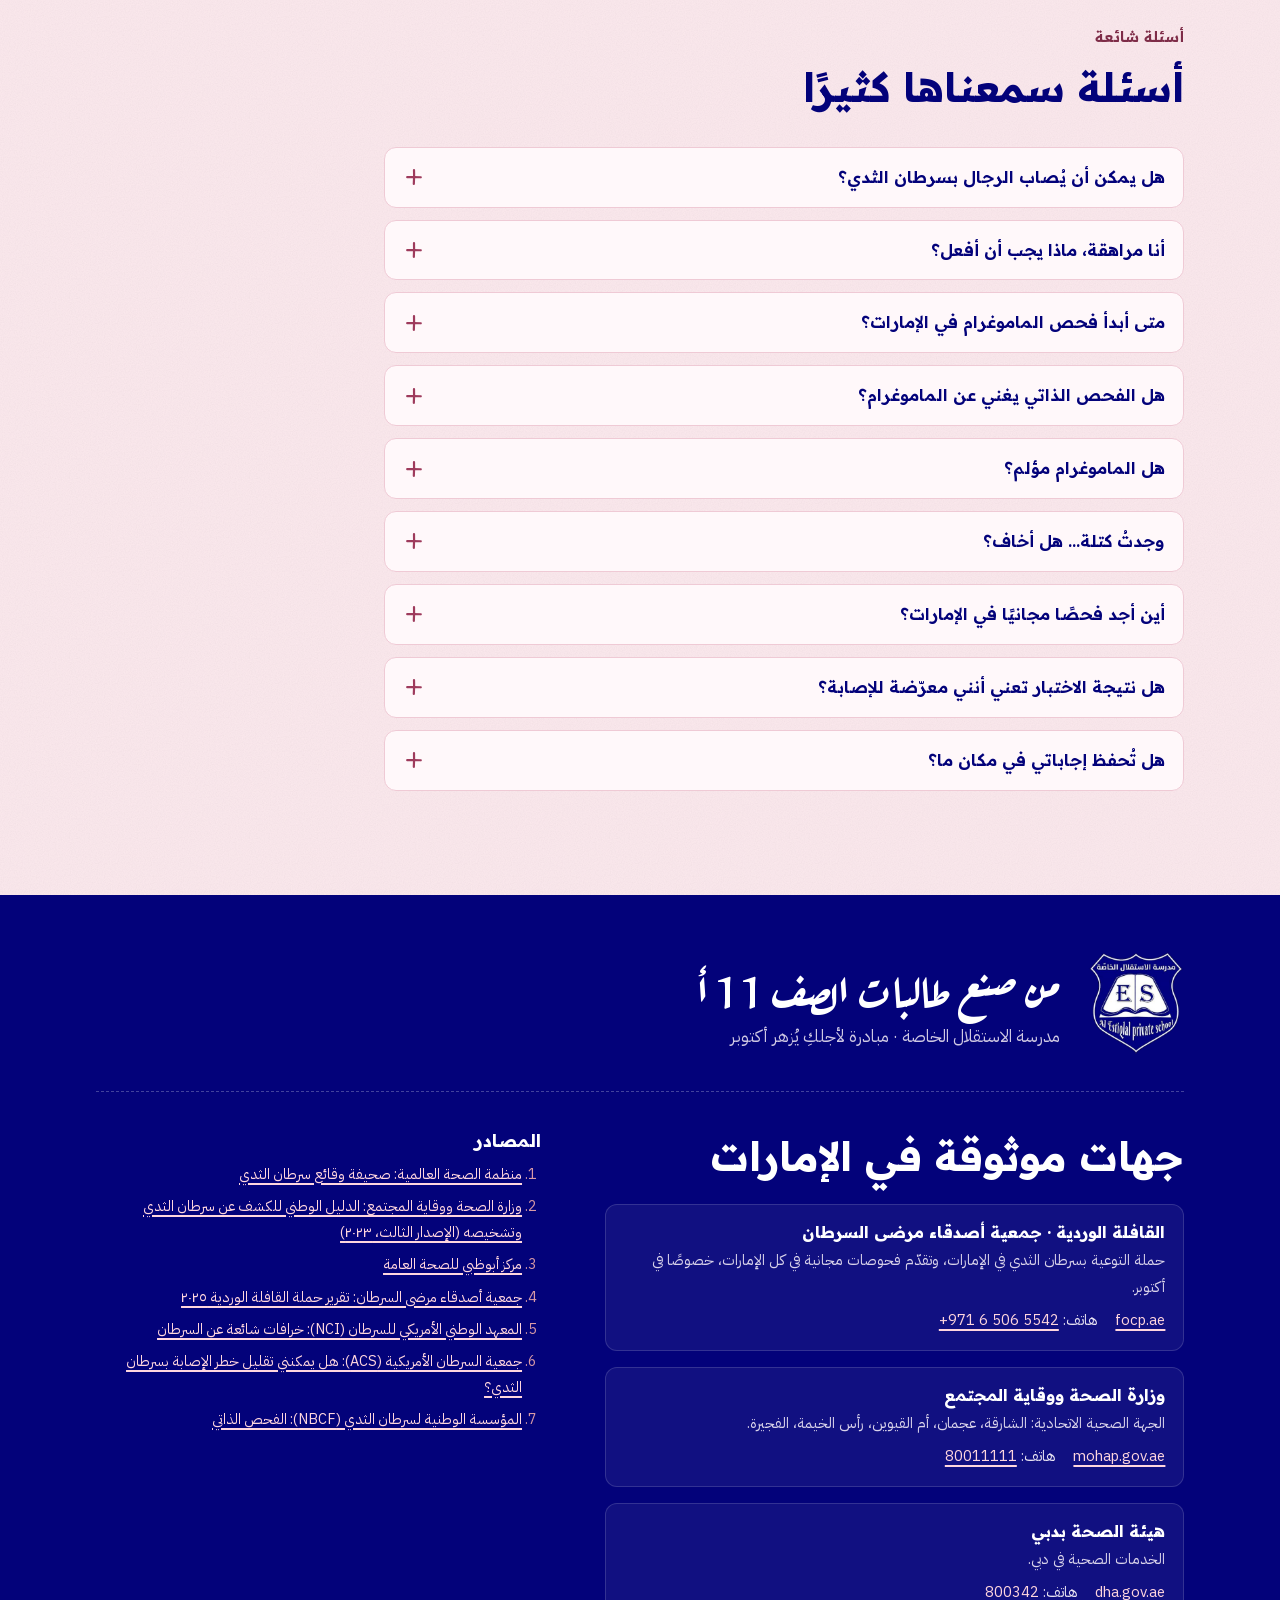
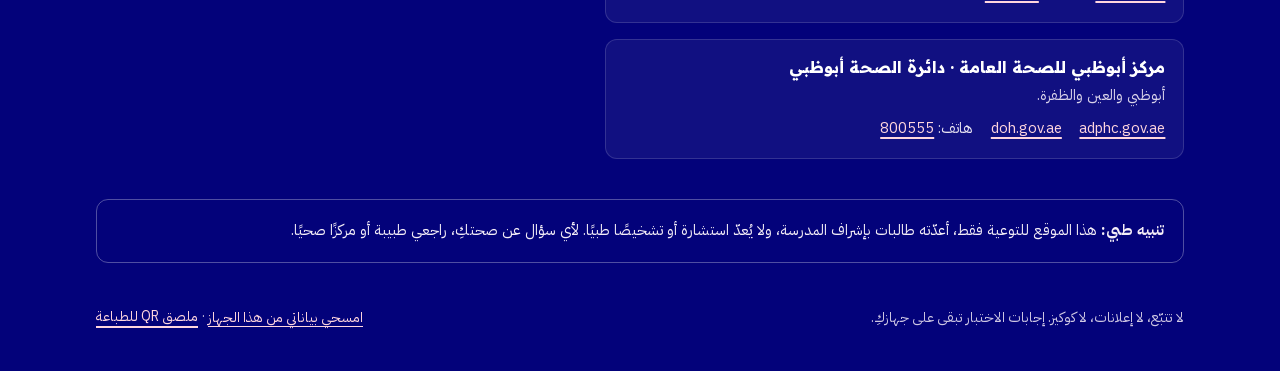
==== commit aee4ba73: "Sharper ribbon, class name 11 أ, remove question numbers from habits Co-Authored-By: Claude Opus 5.5" ====
--- a/index.html
+++ b/index.html
@@ -4,7 +4,7 @@
   <meta charset="utf-8">
   <meta name="viewport" content="width=device-width, initial-scale=1, viewport-fit=cover">
   <title>لأجلكِ يُزهر أكتوبر · مدرسة الاستقلال الخاصة</title>
-  <meta name="description" content="مبادرة توعوية بسرطان الثدي من طالبات الصف 11آ في مدرسة الاستقلال الخاصة: معلومات بسيطة، خرافات وحقائق، دليل الفحص الذاتي، واختبار «نسبة وعيك ووقايتك».">
+  <meta name="description" content="مبادرة توعوية بسرطان الثدي من طالبات الصف 11 أ في مدرسة الاستقلال الخاصة: معلومات بسيطة، خرافات وحقائق، دليل الفحص الذاتي، واختبار «نسبة وعيك ووقايتك».">
   <meta name="theme-color" content="#FCE9EE">
   <link rel="icon" href="assets/logo.png">
   <link rel="preload" href="assets/fonts/readex-pro-arabic-400.woff2" as="font" type="font/woff2" crossorigin>
@@ -59,11 +59,11 @@
         <div class="hero__text reveal">
           <p class="kicker hero__kicker">
             <svg viewBox="0 0 48 48" aria-hidden="true"><g fill="#D89AA6"><ellipse cx="24" cy="13" rx="6.5" ry="10"/><ellipse cx="24" cy="13" rx="6.5" ry="10" transform="rotate(72 24 24)"/><ellipse cx="24" cy="13" rx="6.5" ry="10" transform="rotate(144 24 24)"/><ellipse cx="24" cy="13" rx="6.5" ry="10" transform="rotate(216 24 24)"/><ellipse cx="24" cy="13" rx="6.5" ry="10" transform="rotate(288 24 24)"/></g><circle cx="24" cy="24" r="5" fill="#C99A2E"/></svg>
-            مبادرة من طالبات الصف <span data-c="className">11آ</span> · أكتوبر الوردي
+            مبادرة من طالبات الصف <span data-c="className">11 أ</span> · أكتوبر الوردي
           </p>
           <!-- ✏️ العنوان الرئيسي -->
           <h1>في أكتوبر، نتكلّم عن الشيء الذي <span class="scribble">نؤجّله<svg class="scribble__line" viewBox="0 0 200 16" preserveAspectRatio="none" aria-hidden="true"><path d="M2 10C40 4 70 13 104 8s70-3 94-1"/></svg></span> دائمًا.</h1>
-          <p class="hero__intro">نحن طالبات الصف <span data-c="className">11آ</span> في <span data-c="schoolName">مدرسة الاستقلال الخاصة</span>. قرأنا وسألنا وتعلّمنا عن سرطان الثدي، وجمعنا هنا ما نتمنّى أن تعرفه كل واحدة منّا: بلغة بسيطة، ومن دون تخويف.</p>
+          <p class="hero__intro">نحن طالبات الصف <span data-c="className">11 أ</span> في <span data-c="schoolName">مدرسة الاستقلال الخاصة</span>. قرأنا وسألنا وتعلّمنا عن سرطان الثدي، وجمعنا هنا ما نتمنّى أن تعرفه كل واحدة منّا: بلغة بسيطة، ومن دون تخويف.</p>
           <div class="btn-row">
             <a class="btn" href="quiz.html">ابدئي الاختبار</a>
             <a class="btn btn--ghost" href="#why">اعرفي أكثر</a>
@@ -76,7 +76,7 @@
 
         <div class="hero__aside reveal">
           <div class="ribbon" role="img" aria-label="الشريط الوردي، رمز التوعية بسرطان الثدي">
-            <img src="assets/ribbon.png" alt="" width="515" height="779">
+            <img src="assets/ribbon.png" alt="" width="900" height="1356">
             <span class="ribbon__label">أكتوبر الوردي</span>
           </div>
           <aside class="sticky" aria-label="ملاحظة من فريقنا">
@@ -229,7 +229,7 @@
         <div class="reveal">
           <p class="kicker">عادات تحميكِ</p>
           <h2 id="habits-title">عادات صغيرة، <span class="scribble scribble--rose">أثرها كبير<svg class="scribble__line" viewBox="0 0 200 16" preserveAspectRatio="none" aria-hidden="true"><path d="M3 9C38 13 76 4 110 8s62 5 86-2"/></svg></span></h2>
-          <p class="lead">لا توجد طريقة مضمونة لمنع سرطان الثدي، لكن هذه العادات تقلّل بعض عوامل الخطر. وكل واحدة منها مرتبطة بسؤال في الاختبار.</p>
+          <p class="lead">لا توجد طريقة مضمونة لمنع سرطان الثدي، لكن هذه العادات تقلّل بعض عوامل الخطر.</p>
         </div>
         <ul class="habits">
           <li class="habit reveal" id="habit-move">
@@ -237,7 +237,6 @@
             <div class="habit__body">
               <h3>تحرّكي</h3>
               <p>المشي السريع يُحسب! يُنصح البالغون بـ١٥٠ إلى ٣٠٠ دقيقة من النشاط المعتدل أسبوعيًا. ابدئي بعشر دقائق، والباقي يأتي.</p>
-              <span class="qchip">السؤال ١ في الاختبار</span>
             </div>
           </li>
           <li class="habit reveal" id="habit-weight">
@@ -245,7 +244,6 @@
             <div class="habit__body">
               <h3>وزن صحي ومستقر</h3>
               <p>ليس رقمًا على الميزان ولا حمية قاسية. وجبات منتظمة، وحركة، ونوم كافٍ. ولأي سؤال عن وزنكِ، الطبيبة أو أخصائية التغذية هما العنوان.</p>
-              <span class="qchip">السؤال ٢</span>
             </div>
           </li>
           <li class="habit reveal" id="habit-food">
@@ -253,7 +251,6 @@
             <div class="habit__body">
               <h3>طبق ملوّن</h3>
               <p>خضار وفواكه وحبوب وبقوليات، مع تقليل اللحوم المصنّعة. كلما تنوّعت الألوان في طبقكِ، كان أفضل.</p>
-              <span class="qchip">السؤال ٥</span>
             </div>
           </li>
           <li class="habit reveal" id="habit-smoke">
@@ -261,7 +258,6 @@
             <div class="habit__body">
               <h3>هواء بلا دخان</h3>
               <p>التدخين، ومنه الشيشة، من عوامل الخطر المعروفة. وابتعدي عن أماكن الدخان قدر ما تستطيعين.</p>
-              <span class="qchip">السؤال ٤</span>
             </div>
           </li>
           <li class="habit reveal" id="habit-hormones">
@@ -269,7 +265,6 @@
             <div class="habit__body">
               <h3>الهرمونات باستشارة</h3>
               <p>العلاج الهرموني بعد سنّ اليأس من عوامل الخطر المعروفة. لا تبدئي أي علاج هرموني من دون طبيبة، واسألي دائمًا عن فوائده ومخاطره.</p>
-              <span class="qchip">السؤالان ٦ و٧</span>
             </div>
           </li>
           <li class="habit reveal" id="habit-family">
@@ -277,7 +272,6 @@
             <div class="habit__body">
               <h3>اعرفي قصة عائلتكِ</h3>
               <p>إن أُصيبت قريبة مقرّبة (أم، أخت، ابنة) بسرطان الثدي، قد تنصحكِ الطبيبة ببدء الفحص قبل الأربعين. اسألي بهدوء، فالمعلومة تحمي.</p>
-              <span class="qchip">السؤال ٨</span>
             </div>
           </li>
           <li class="habit reveal" id="habit-screening">
@@ -285,7 +279,6 @@
             <div class="habit__body">
               <h3>الفحص في وقته</h3>
               <p>من عمر ٤٠: ماموغرام كل سنتين للنساء متوسطات الخطورة. وقبل ذلك: اعرفي جسمكِ، واسألي الطبيبة عمّا يناسبكِ أنتِ.</p>
-              <span class="qchip">السؤالان ٣ و٩</span>
             </div>
           </li>
           <li class="habit reveal" id="habit-act">
@@ -293,7 +286,6 @@
             <div class="habit__body">
               <h3>لا تؤجّلي</h3>
               <p>أي تغيير جديد؟ موعد مع الطبيبة، بلا قلق وبلا تأجيل. <a href="#signs">العلامات التي تستحق الانتباه</a></p>
-              <span class="qchip">السؤال ١٠</span>
             </div>
           </li>
         </ul>
@@ -399,7 +391,7 @@
         </article>
         <div class="made-by reveal">
           <img src="assets/logo.png" alt="" width="72" height="79">
-          <p class="made-by__big"><span class="scribble"><span data-c="credit">من صنع طالبات الصف 11آ</span><svg class="scribble__line" viewBox="0 0 200 16" preserveAspectRatio="none" aria-hidden="true"><path d="M3 9C38 13 76 4 110 8s62 5 86-2"/></svg></span></p>
+          <p class="made-by__big"><span class="scribble"><span data-c="credit">من صنع طالبات الصف 11 أ</span><svg class="scribble__line" viewBox="0 0 200 16" preserveAspectRatio="none" aria-hidden="true"><path d="M3 9C38 13 76 4 110 8s62 5 86-2"/></svg></span></p>
         </div>
       </div>
     </section>
@@ -423,7 +415,7 @@
       <div class="footer-credit">
         <img src="assets/logo.png" alt="شعار مدرسة الاستقلال الخاصة" width="96" height="105">
         <div class="footer-credit__text">
-          <span class="footer-credit__big" data-c="credit">من صنع طالبات الصف 11آ</span>
+          <span class="footer-credit__big" data-c="credit">من صنع طالبات الصف 11 أ</span>
           <span class="footer-credit__sub"><span data-c="schoolName">مدرسة الاستقلال الخاصة</span> · مبادرة <span data-c="initiativeName">لأجلكِ يُزهر أكتوبر</span></span>
         </div>
       </div>
--- a/css/style.css
+++ b/css/style.css
@@ -629,17 +629,6 @@
 .habit h3 { margin-bottom: .2rem; font-size: 1.15rem; }
 .habit p { margin-bottom: .45rem; color: var(--ink-soft); }
 .habit__body { min-width: 0; }
-.qchip {
-  display: inline-flex;
-  align-items: center;
-  gap: .3rem;
-  font-size: .82rem;
-  font-weight: 600;
-  color: var(--navy);
-  background: rgba(3, 2, 122, .07);
-  padding: .1rem .65rem;
-  border-radius: 999px;
-}
 
 /* ---------- 14. Quiz teaser ---------- */
 .teaser {
